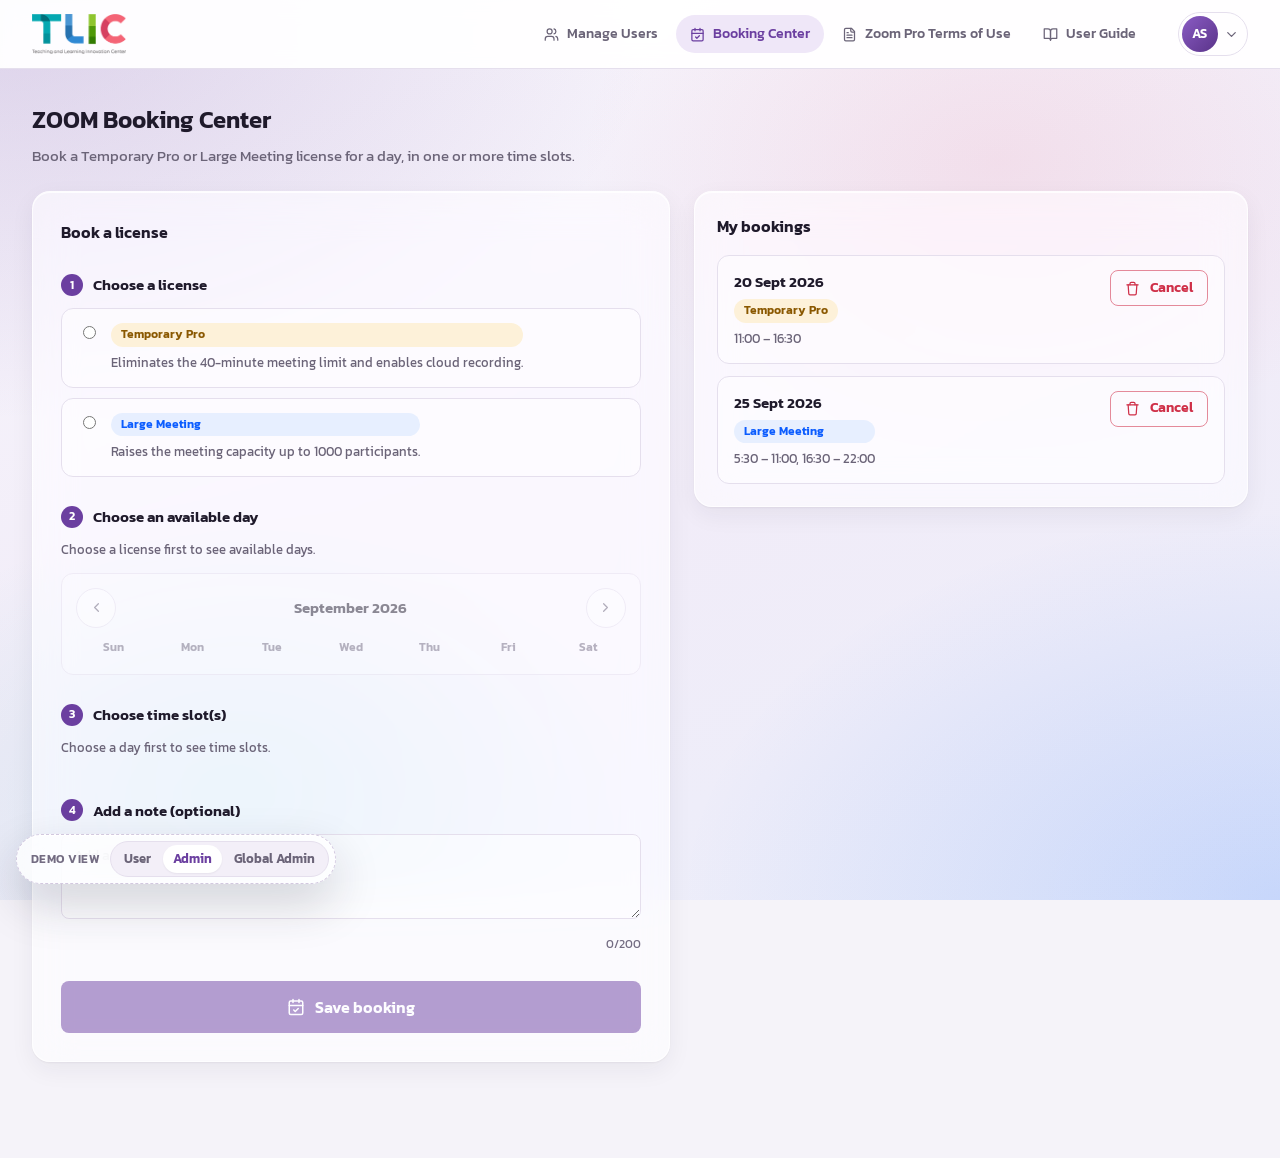
==== design/booking.html @ 45e8663c "feat(design): add login state and ZOOM booking center Landing page now shows Manage Your License / G" ====
<!DOCTYPE html>
<html lang="en">
<head>
  <meta charset="utf-8">
  <meta name="viewport" content="width=device-width, initial-scale=1">
  <title>ZOOM Booking Center · CMU ZOOM</title>
  <link rel="icon" type="image/png" href="../images/favicon.png">
  <link rel="preconnect" href="https://fonts.googleapis.com">
  <link rel="preconnect" href="https://fonts.gstatic.com" crossorigin>
  <link rel="stylesheet" href="https://fonts.googleapis.com/css2?family=Kanit:ital,wght@0,400;0,500;0,600;0,700;1,400&display=swap">
  <link rel="stylesheet" href="assets/css/styles.css">
  <script src="assets/js/i18n.js"></script>
  <script src="assets/js/app.js"></script>
  <script src="assets/js/booking.js" defer></script>
</head>
<body data-demo-switcher>
  <!-- ===== Navbar (shared with profile.html / manage-users.html) ===== -->
  <header class="navbar">
    <div class="navbar-inner">
      <a class="brand" href="profile.html" data-i18n-aria-label="nav.home">
        <img src="../images/logo-tlic.png" alt="TLIC" width="200" height="85">
      </a>

      <nav class="nav-links" data-i18n-aria-label="nav.primary">
        <a class="nav-link" href="manage-users.html" data-admin-only>
          <svg class="icon icon-sm" aria-hidden="true"><use href="#i-users"></use></svg>
          <span data-i18n="menu.manageUsers">Manage Users</span>
        </a>
        <a class="nav-link" href="booking.html" aria-current="page">
          <svg class="icon icon-sm" aria-hidden="true"><use href="#i-calendar-check"></use></svg>
          <span data-i18n="nav.booking">Booking Center</span>
        </a>
        <button type="button" class="nav-link" data-modal-open="terms-modal">
          <svg class="icon icon-sm" aria-hidden="true"><use href="#i-file-text"></use></svg>
          <span data-i18n="nav.terms">Zoom Pro Terms of Use</span>
        </button>
        <a class="nav-link" href="https://docs.tlic.cmu.ac.th/cmu-zoom" target="_blank" rel="noopener">
          <svg class="icon icon-sm" aria-hidden="true"><use href="#i-book"></use></svg>
          <span data-i18n="nav.guide">User Guide</span>
        </a>
      </nav>

      <div class="dropdown" data-dropdown>
        <button type="button" class="avatar-button" data-dropdown-toggle aria-expanded="false" aria-controls="user-menu" data-i18n-aria-label="menu.open">
          <span class="avatar avatar-sm" aria-hidden="true">AS</span>
          <svg class="icon icon-sm" aria-hidden="true"><use href="#i-chevron-down"></use></svg>
        </button>

        <div class="menu" id="user-menu" data-dropdown-menu hidden>
          <div class="menu-header">
            <span class="avatar avatar-md" aria-hidden="true">AS</span>
            <div>
              <strong>Anong Srisuk</strong>
              <a href="https://zoom.us/profile" target="_blank" rel="noopener" data-i18n="menu.editProfile">Edit Profile</a>
            </div>
          </div>

          <div class="menu-section menu-mobile-only">
            <a class="menu-item" href="manage-users.html" data-admin-only>
              <svg class="icon" aria-hidden="true"><use href="#i-users"></use></svg>
              <span data-i18n="menu.manageUsers">Manage Users</span>
            </a>
            <a class="menu-item" href="booking.html" aria-current="page">
              <svg class="icon" aria-hidden="true"><use href="#i-calendar-check"></use></svg>
              <span data-i18n="nav.booking">Booking Center</span>
            </a>
            <button type="button" class="menu-item" data-modal-open="terms-modal">
              <svg class="icon" aria-hidden="true"><use href="#i-file-text"></use></svg>
              <span data-i18n="nav.terms">Zoom Pro Terms of Use</span>
            </button>
            <a class="menu-item" href="https://docs.tlic.cmu.ac.th/cmu-zoom" target="_blank" rel="noopener">
              <svg class="icon" aria-hidden="true"><use href="#i-book"></use></svg>
              <span data-i18n="nav.guide">User Guide</span>
            </a>
          </div>

          <div class="menu-section">
            <div class="menu-row">
              <svg class="icon" aria-hidden="true"><use href="#i-globe"></use></svg>
              <span data-i18n="menu.language">Language</span>
              <div class="segmented" role="group" data-i18n-aria-label="menu.language">
                <button type="button" data-set-lang="en">EN</button>
                <button type="button" data-set-lang="th">TH</button>
              </div>
            </div>
            <div class="menu-row">
              <svg class="icon" aria-hidden="true"><use href="#i-moon"></use></svg>
              <span data-i18n="menu.theme">Theme</span>
              <div class="segmented" role="group" data-i18n-aria-label="menu.theme">
                <button type="button" data-set-theme="light" data-i18n-aria-label="menu.themeLight"><svg class="icon icon-sm" aria-hidden="true"><use href="#i-sun"></use></svg></button>
                <button type="button" data-set-theme="dark" data-i18n-aria-label="menu.themeDark"><svg class="icon icon-sm" aria-hidden="true"><use href="#i-moon"></use></svg></button>
              </div>
            </div>
          </div>

          <div class="menu-section">
            <a class="menu-item menu-item-danger" href="index.html" data-logout>
              <svg class="icon" aria-hidden="true"><use href="#i-log-out"></use></svg>
              <span data-i18n="menu.logout">Logout</span>
            </a>
          </div>
        </div>
      </div>
    </div>
  </header>

  <!-- ===== 3. Booking Center ===== -->
  <main class="page page-wide">
    <div class="page-header">
      <h1 data-i18n="booking.title">ZOOM Booking Center</h1>
      <p class="page-subtitle" data-i18n="booking.subtitle">Book a Temporary Pro or Large Meeting license for a day, in one or more time slots.</p>
    </div>

    <div class="booking-grid">
      <section class="card booking-card" aria-labelledby="booking-form-title">
        <h2 class="card-title" id="booking-form-title" data-i18n="booking.formTitle">Book a license</h2>

        <div class="booking-step">
          <p class="booking-step-label"><span class="step-number">1</span> <span data-i18n="booking.step.license">Choose a license</span></p>
          <div class="license-picker" role="radiogroup" data-license-picker data-i18n-aria-label="booking.step.license">
            <label class="license-option">
              <input type="radio" name="booking-license" value="tempPro" data-license-radio>
              <span class="license-option-body">
                <span class="badge badge-tempPro" data-i18n="booking.tempProLabel">Temporary Pro</span>
                <span class="license-option-desc" data-i18n="booking.tempProDesc"></span>
              </span>
            </label>
            <label class="license-option">
              <input type="radio" name="booking-license" value="largeMeeting" data-license-radio>
              <span class="license-option-body">
                <span class="badge badge-largeMeeting" data-i18n="license.largeMeeting">Large Meeting</span>
                <span class="license-option-desc" data-i18n="booking.largeMeetingDesc"></span>
              </span>
            </label>
          </div>
        </div>

        <div class="booking-step">
          <p class="booking-step-label"><span class="step-number">2</span> <span data-i18n="booking.step.date">Choose an available day</span></p>
          <p class="booking-hint" data-pick-license-hint data-i18n="booking.pickLicenseFirst">Choose a license first to see available days.</p>

          <div class="calendar" data-calendar aria-disabled="true">
            <div class="calendar-head">
              <button type="button" class="icon-button" data-cal-prev data-i18n-aria-label="booking.prevMonth">
                <svg class="icon icon-sm" aria-hidden="true"><use href="#i-chevron-left"></use></svg>
              </button>
              <span class="calendar-title" data-cal-title></span>
              <button type="button" class="icon-button" data-cal-next data-i18n-aria-label="booking.nextMonth">
                <svg class="icon icon-sm" aria-hidden="true"><use href="#i-chevron-right"></use></svg>
              </button>
            </div>
            <div class="calendar-weekdays" data-cal-weekdays></div>
            <div class="calendar-grid" data-cal-grid></div>
          </div>
        </div>

        <div class="booking-step">
          <p class="booking-step-label">
            <span class="step-number">3</span> <span data-i18n="booking.step.time">Choose time slot(s)</span>
            <span class="date-chip" data-picked-date hidden></span>
          </p>
          <p class="booking-hint" data-pick-date-hint data-i18n="booking.pickDateFirst">Choose a day first to see time slots.</p>

          <div class="time-slot-picker" role="group" data-time-slot-picker aria-disabled="true" data-i18n-aria-label="booking.step.time"></div>
        </div>

        <div class="booking-step">
          <p class="booking-step-label"><span class="step-number">4</span> <span data-i18n="booking.step.note">Add a note (optional)</span></p>
          <label class="visually-hidden" for="booking-note" data-i18n="booking.noteLabel">Note</label>
          <textarea class="textarea" id="booking-note" rows="3" maxlength="200" data-note-input data-i18n-placeholder="booking.notePlaceholder"></textarea>
          <p class="textarea-count" data-note-count>0/200</p>
        </div>

        <button type="button" class="btn btn-primary btn-lg btn-block" data-save-booking disabled>
          <svg class="icon" aria-hidden="true"><use href="#i-calendar-check"></use></svg>
          <span data-save-label data-i18n="booking.save">Save booking</span>
        </button>
      </section>

      <section class="card bookings-card" aria-labelledby="my-bookings-title">
        <h2 class="card-title" id="my-bookings-title" data-i18n="booking.myBookings">My bookings</h2>
        <div class="booking-list" data-booking-list></div>
        <div class="empty-state" data-booking-empty hidden>
          <svg class="icon" aria-hidden="true"><use href="#i-calendar-check"></use></svg>
          <p data-i18n="booking.empty">You have no upcoming bookings.</p>
        </div>
      </section>
    </div>
  </main>

  <!-- ===== Modals ===== -->
  <dialog class="modal" id="terms-modal" aria-labelledby="terms-title">
    <div class="modal-panel">
      <div class="modal-header">
        <span class="modal-icon"><svg class="icon" aria-hidden="true"><use href="#i-file-text"></use></svg></span>
        <h2 id="terms-title" data-i18n="terms.title">Zoom Pro Terms of Use</h2>
        <button type="button" class="icon-button" data-modal-close data-i18n-aria-label="modal.close">
          <svg class="icon" aria-hidden="true"><use href="#i-x"></use></svg>
        </button>
      </div>
      <div class="modal-body">
        <!-- Content from "เงื่อนไขการใช้ ZOOM Pro.txt"; text lives in i18n.js (terms.*). -->
        <ol class="terms-list">
          <li data-i18n="terms.1"></li>
          <li data-i18n="terms.2"></li>
        </ol>
        <div class="terms-notes">
          <p class="terms-notes-title" data-i18n="terms.notesTitle">Notes</p>
          <ul>
            <li>
              <span data-i18n="terms.note1"></span>
              <a href="https://line.me/R/ti/p/@tliccmu" target="_blank" rel="noopener">@tliccmu</a>
            </li>
            <li data-i18n="terms.note2"></li>
          </ul>
        </div>
      </div>
      <div class="modal-footer">
        <button type="button" class="btn btn-primary" data-modal-close data-i18n="terms.accept">I understand</button>
      </div>
    </div>
  </dialog>

  <dialog class="modal" id="cancel-booking-modal" aria-labelledby="cancel-booking-title">
    <div class="modal-panel">
      <div class="modal-header">
        <span class="modal-icon modal-icon-danger"><svg class="icon" aria-hidden="true"><use href="#i-trash"></use></svg></span>
        <h2 id="cancel-booking-title" data-i18n="cancelBooking.title">Cancel this booking?</h2>
        <button type="button" class="icon-button" data-modal-close data-i18n-aria-label="modal.close">
          <svg class="icon" aria-hidden="true"><use href="#i-x"></use></svg>
        </button>
      </div>
      <div class="modal-body">
        <p data-i18n="cancelBooking.body"></p>
      </div>
      <div class="modal-footer">
        <button type="button" class="btn btn-ghost" data-modal-close data-i18n="modal.cancel">Cancel</button>
        <button type="button" class="btn btn-danger" data-confirm-cancel-booking data-i18n="cancelBooking.confirm">Cancel booking</button>
      </div>
    </div>
  </dialog>
</body>
</html>
---- design/assets/css/styles.css ----
/* ==========================================================================
   CMU ZOOM V4 — design prototype styles
   ========================================================================== */

/* ---------- tokens ---------- */
:root {
  /* Kanit is loaded from Google Fonts in each page <head> (400/500/600/700 + italic 400). */
  --font-sans: "Kanit", "Segoe UI", "Leelawadee UI", Tahoma, system-ui, sans-serif;

  --bg: #f5f3f9;
  /* Page background: CMU purple glow top-left, Zoom blue glow bottom-right, plus faint TLIC pink/teal
     accents so the glass panels have colour to blur, over a soft lavender base. */
  --bg-gradient:
    radial-gradient(1100px 700px at 0% 0%, rgba(107, 63, 160, 0.20), transparent 60%),
    radial-gradient(1000px 650px at 100% 100%, rgba(11, 92, 255, 0.16), transparent 60%),
    radial-gradient(600px 420px at 78% 18%, rgba(232, 76, 110, 0.10), transparent 70%),
    radial-gradient(560px 400px at 18% 88%, rgba(0, 164, 170, 0.10), transparent 70%),
    linear-gradient(160deg, #f8f6fc 0%, #f1ecf8 55%, #ebeefa 100%);
  --surface: #ffffff;
  --surface-2: #f3eff8;
  --border: #e5dfed;
  --border-strong: #d2c8df;
  --navbar-bg: #ffffff;
  --navbar-border: var(--border);
  --navbar-hover: var(--surface-2);
  /* Frosted-glass panels */
  --glass-bg: rgba(255, 255, 255, 0.58);
  --glass-bg-strong: rgba(255, 255, 255, 0.78);
  --glass-inset: rgba(255, 255, 255, 0.45);
  --glass-border: rgba(255, 255, 255, 0.75);
  --glass-highlight: inset 0 1px 0 rgba(255, 255, 255, 0.8);
  --glass-blur: blur(20px) saturate(1.5);
  --text: #1f1a2b;
  --text-muted: #6b6478;
  --text-subtle: #736c82;

  --primary: #6b3fa0;
  --primary-hover: #5a3389;
  --primary-soft: #efe7f8;
  --on-primary: #ffffff;

  --zoom: #0b5cff;
  --zoom-hover: #084bd6;
  --zoom-text: #0b5cff;
  --zoom-soft: #e7efff;

  --danger: #cf2f48;
  --danger-soft: #fde8ec;
  --success: #17875b;
  --success-soft: #e3f5ec;
  --warning: #8a5800;
  --warning-soft: #fdf1d9;

  --logo-chip: transparent;
  --focus-ring: 0 0 0 3px color-mix(in srgb, var(--primary) 35%, transparent);

  --radius-sm: 8px;
  --radius: 12px;
  --radius-lg: 18px;
  --shadow-sm: 0 1px 2px rgba(31, 26, 43, 0.06);
  --shadow: 0 1px 2px rgba(31, 26, 43, 0.05), 0 8px 24px rgba(31, 26, 43, 0.06);
  --shadow-lg: 0 20px 48px rgba(31, 26, 43, 0.18);

  --navbar-height: 68px;
  --page-max: 1120px;
  --gutter: clamp(16px, 4vw, 32px);

  color-scheme: light;
}

:root[data-theme="dark"] {
  --bg: #13111a;
  --bg-gradient:
    radial-gradient(1100px 700px at 0% 0%, rgba(176, 138, 224, 0.24), transparent 60%),
    radial-gradient(1000px 650px at 100% 100%, rgba(46, 109, 255, 0.20), transparent 60%),
    radial-gradient(600px 420px at 78% 18%, rgba(232, 76, 110, 0.10), transparent 70%),
    radial-gradient(560px 400px at 18% 88%, rgba(0, 164, 170, 0.10), transparent 70%),
    linear-gradient(160deg, #17131f 0%, #13111a 55%, #0f1119 100%);
  --surface: #1c1926;
  --surface-2: #252131;
  --border: #322c40;
  --border-strong: #463d58;
  --navbar-bg: #332d45;
  --navbar-border: #463d58;
  --navbar-hover: #40395a;
  --glass-bg: rgba(36, 31, 50, 0.52);
  --glass-bg-strong: rgba(36, 31, 50, 0.78);
  --glass-inset: rgba(255, 255, 255, 0.04);
  --glass-border: rgba(255, 255, 255, 0.10);
  --glass-highlight: inset 0 1px 0 rgba(255, 255, 255, 0.06);
  --text: #ece8f4;
  --text-muted: #a8a0b8;
  --text-subtle: #857d95;

  --primary: #b08ae0;
  --primary-hover: #c3a4ea;
  --primary-soft: #2c2440;
  --on-primary: #1a1325;

  --zoom: #1f5eff;
  --zoom-hover: #3a73ff;
  --zoom-text: #8fb2ff;
  --zoom-soft: #1b2745;

  --danger: #f2748a;
  --danger-soft: #3a1f29;
  --success: #52cc98;
  --success-soft: #16302a;
  --warning: #e9b54f;
  --warning-soft: #33291a;

  --logo-chip: #ffffff;
  --shadow-sm: 0 1px 2px rgba(0, 0, 0, 0.4);
  --shadow: 0 1px 2px rgba(0, 0, 0, 0.3), 0 8px 24px rgba(0, 0, 0, 0.3);
  --shadow-lg: 0 20px 48px rgba(0, 0, 0, 0.55);

  color-scheme: dark;
}

/* ---------- base ---------- */
*,
*::before,
*::after {
  box-sizing: border-box;
}

html {
  -webkit-text-size-adjust: 100%;
}

body {
  margin: 0;
  min-height: 100vh;
  font-family: var(--font-sans);
  font-size: 15px;
  line-height: 1.55;
  color: var(--text);
  background-color: var(--bg);
  background-image: var(--bg-gradient);
  /* Keep the gradient anchored to the viewport so long pages don't stretch it. */
  background-attachment: fixed;
  -webkit-font-smoothing: antialiased;
}

img,
svg {
  display: block;
  max-width: 100%;
}

a {
  color: inherit;
}

button,
input,
select {
  font: inherit;
  color: inherit;
}

button {
  cursor: pointer;
}

:focus-visible {
  /* Transparent outline stays visible in forced-colors mode, where box-shadow is dropped. */
  outline: 2px solid transparent;
  box-shadow: var(--focus-ring);
}

[hidden] {
  display: none !important;
}

.visually-hidden {
  position: absolute;
  width: 1px;
  height: 1px;
  margin: -1px;
  overflow: hidden;
  clip: rect(0 0 0 0);
  white-space: nowrap;
}

.icon {
  width: 18px;
  height: 18px;
  flex: none;
  fill: none;
  stroke: currentColor;
  stroke-width: 2;
  stroke-linecap: round;
  stroke-linejoin: round;
}

.icon-sm {
  width: 15px;
  height: 15px;
}

/* ---------- buttons ---------- */
.btn {
  display: inline-flex;
  align-items: center;
  justify-content: center;
  gap: 10px;
  min-height: 44px;
  padding: 10px 20px;
  border: 1px solid transparent;
  border-radius: var(--radius-sm);
  font-weight: 600;
  font-size: 15px;
  line-height: 1.2;
  text-decoration: none;
  transition: background-color 0.15s ease, border-color 0.15s ease, color 0.15s ease, transform 0.1s ease;
}

.btn:active {
  transform: translateY(1px);
}

.btn-block {
  width: 100%;
}

.btn-lg {
  min-height: 52px;
  font-size: 16px;
}

.btn-primary {
  background: var(--primary);
  color: var(--on-primary);
}

.btn-primary:hover {
  background: var(--primary-hover);
}

.btn-zoom {
  background: var(--zoom);
  color: #ffffff;
}

.btn-zoom:hover {
  background: var(--zoom-hover);
}

.btn-outline-zoom {
  background: transparent;
  border-color: var(--zoom-text);
  color: var(--zoom-text);
}

.btn-outline-zoom:hover {
  background: var(--zoom-soft);
}

.btn-outline-danger {
  background: transparent;
  border-color: color-mix(in srgb, var(--danger) 55%, transparent);
  color: var(--danger);
}

.btn-outline-danger:hover {
  background: var(--danger-soft);
  border-color: var(--danger);
}

.btn-outline-primary {
  background: transparent;
  border-color: var(--primary);
  color: var(--primary);
}

.btn-outline-primary:hover {
  background: var(--primary-soft);
}

.btn-danger {
  background: var(--danger);
  color: #ffffff;
}

:root[data-theme="dark"] .btn-danger {
  color: #1a1016;
}

.btn-ghost {
  background: transparent;
  /* Stronger edge so it stays visible on glass panels. */
  border-color: var(--border-strong);
  color: var(--text);
}

.btn-ghost:hover {
  background: var(--surface-2);
}

.icon-button {
  display: inline-grid;
  place-items: center;
  width: 40px;
  height: 40px;
  padding: 0;
  border: 1px solid var(--border);
  border-radius: 50%;
  background: var(--surface);
  color: var(--text-muted);
}

.icon-button:hover {
  color: var(--text);
  background: var(--surface-2);
}

.theme-icon-dark,
:root[data-theme="dark"] .theme-icon-light {
  display: none;
}

:root[data-theme="dark"] .theme-icon-dark {
  display: block;
}

/* ---------- segmented control ---------- */
.segmented {
  display: inline-flex;
  padding: 3px;
  gap: 2px;
  border-radius: 999px;
  background: var(--surface-2);
  border: 1px solid var(--border);
}

.segmented button {
  display: inline-flex;
  align-items: center;
  justify-content: center;
  gap: 4px;
  min-width: 36px;
  min-height: 28px;
  padding: 2px 10px;
  border: 0;
  border-radius: 999px;
  background: transparent;
  color: var(--text-muted);
  font-size: 13px;
  font-weight: 600;
  white-space: nowrap;
}

.segmented button[aria-pressed="true"] {
  background: var(--surface);
  color: var(--primary);
  box-shadow: var(--shadow-sm);
}

/* ---------- logos ---------- */
.logo-chip {
  display: inline-flex;
  align-items: center;
  padding: 0;
  border-radius: var(--radius-sm);
  background: var(--logo-chip);
}

:root[data-theme="dark"] .logo-chip {
  padding: 4px 8px;
}

/* ---------- navbar ---------- */
.navbar {
  position: sticky;
  top: 0;
  z-index: 20;
  background: color-mix(in srgb, var(--navbar-bg) 94%, transparent);
  backdrop-filter: saturate(1.4) blur(10px);
  border-bottom: 1px solid var(--navbar-border);
}

.navbar-inner {
  display: flex;
  align-items: center;
  gap: 24px;
  max-width: 1280px;
  height: var(--navbar-height);
  margin: 0 auto;
  padding-inline: var(--gutter);
}

.brand {
  display: inline-flex;
  align-items: center;
  border-radius: var(--radius-sm);
}

.brand img {
  width: auto;
  height: 40px;
}

.nav-links {
  display: flex;
  align-items: center;
  gap: 4px;
  margin-left: auto;
}

.nav-link {
  display: inline-flex;
  align-items: center;
  gap: 8px;
  padding: 8px 14px;
  border: 0;
  border-radius: 999px;
  background: transparent;
  color: var(--text-muted);
  font-size: 14px;
  font-weight: 500;
  text-decoration: none;
  white-space: nowrap;
}

.nav-link:hover {
  background: var(--navbar-hover);
  color: var(--text);
}

.nav-link[aria-current="page"] {
  background: var(--primary-soft);
  color: var(--primary);
}

/* ---------- avatar & account menu ---------- */
.avatar {
  display: inline-grid;
  place-items: center;
  flex: none;
  border-radius: 50%;
  background: linear-gradient(135deg, #8a5cc4, #5a3389);
  color: #ffffff;
  font-weight: 600;
  letter-spacing: 0.02em;
  user-select: none;
}

.avatar-sm {
  width: 36px;
  height: 36px;
  font-size: 13px;
}

.avatar-md {
  width: 44px;
  height: 44px;
  font-size: 15px;
}

.avatar-xl {
  width: 112px;
  height: 112px;
  font-size: 38px;
  box-shadow: 0 0 0 6px var(--primary-soft);
}

.dropdown {
  position: relative;
}

.nav-links + .dropdown {
  margin-left: 4px;
}

.avatar-button {
  display: inline-flex;
  align-items: center;
  gap: 6px;
  padding: 3px 8px 3px 3px;
  border: 1px solid var(--navbar-border);
  border-radius: 999px;
  background: transparent;
  color: var(--text-muted);
}

.avatar-button:hover {
  background: var(--navbar-hover);
}

.avatar-button[aria-expanded="true"] .icon {
  transform: rotate(180deg);
}

.avatar-button .icon {
  transition: transform 0.15s ease;
}

.menu {
  position: absolute;
  top: calc(100% + 10px);
  right: 0;
  width: 300px;
  max-width: calc(100vw - 32px);
  padding: 6px;
  border: 1px solid var(--glass-border);
  border-radius: var(--radius);
  background: var(--glass-bg-strong);
  box-shadow: var(--shadow-lg), var(--glass-highlight);
  -webkit-backdrop-filter: var(--glass-blur);
  backdrop-filter: var(--glass-blur);
  animation: pop-in 0.14s ease-out;
}

.menu-header {
  display: flex;
  align-items: center;
  gap: 12px;
  padding: 10px 10px 12px;
}

.menu-header strong {
  display: block;
  font-size: 15px;
  line-height: 1.3;
}

.menu-header a {
  font-size: 13px;
  font-weight: 500;
  color: var(--zoom-text);
  text-decoration: none;
}

.menu-header a:hover {
  text-decoration: underline;
}

.menu-section {
  padding: 4px 0;
  border-top: 1px solid var(--border);
}

.menu-item,
.menu-row {
  display: flex;
  align-items: center;
  gap: 12px;
  width: 100%;
  min-height: 42px;
  padding: 6px 10px;
  border: 0;
  border-radius: var(--radius-sm);
  background: transparent;
  color: var(--text);
  font-size: 14px;
  text-align: left;
  text-decoration: none;
}

.menu-item:hover,
.menu-item[aria-current="page"] {
  background: var(--surface-2);
}

.menu-item .icon,
.menu-row > .icon {
  color: var(--text-muted);
}

.menu-row .segmented {
  margin-left: auto;
}

.menu-item-danger {
  color: var(--danger);
}

.menu-item-danger .icon {
  color: var(--danger) !important;
}

.menu-mobile-only {
  display: none;
}

:root[data-role="user"] [data-admin-only] {
  display: none !important;
}

/* Landing page: shows the Login button when signed out, the two action buttons when signed in. */
:root[data-auth="out"] [data-auth-show="in"],
:root[data-auth="in"] [data-auth-show="out"] {
  display: none !important;
}

@keyframes pop-in {
  from {
    opacity: 0;
    transform: translateY(-4px) scale(0.98);
  }
}

/* ---------- cards ---------- */
.card {
  border: 1px solid var(--glass-border);
  border-radius: var(--radius-lg);
  background: var(--glass-bg);
  box-shadow: var(--shadow), var(--glass-highlight);
  -webkit-backdrop-filter: var(--glass-blur);
  backdrop-filter: var(--glass-blur);
}

.card-title {
  margin: 0;
  font-size: 16px;
  font-weight: 600;
}

/* ---------- badges ---------- */
.badge {
  display: inline-flex;
  align-items: center;
  gap: 4px;
  padding: 2px 10px;
  border-radius: 999px;
  font-size: 12px;
  font-weight: 600;
  line-height: 1.6;
  white-space: nowrap;
}

.badge-basic {
  background: var(--surface-2);
  color: var(--text-muted);
}

.badge-pro {
  background: var(--primary-soft);
  color: var(--primary);
}

.badge-tempPro {
  background: var(--warning-soft);
  color: var(--warning);
}

.badge-largeMeeting {
  background: var(--zoom-soft);
  color: var(--zoom-text);
}

.badge-beta {
  padding: 0 7px;
  background: var(--primary-soft);
  color: var(--primary);
  font-size: 11px;
}

/* ---------- switch ---------- */
.switch {
  position: relative;
  display: inline-flex;
  flex: none;
  width: 40px;
  height: 22px;
}

.switch input {
  position: absolute;
  inset: 0;
  margin: 0;
  opacity: 0;
  cursor: pointer;
}

.switch-track {
  width: 100%;
  height: 100%;
  border-radius: 999px;
  background: var(--border-strong);
  transition: background-color 0.15s ease;
  pointer-events: none;
}

.switch-track::after {
  content: "";
  position: absolute;
  top: 3px;
  left: 3px;
  width: 16px;
  height: 16px;
  border-radius: 50%;
  background: #ffffff;
  box-shadow: var(--shadow-sm);
  transition: transform 0.15s ease;
}

.switch input:checked + .switch-track {
  background: var(--zoom);
}

.switch input:checked + .switch-track::after {
  transform: translateX(18px);
}

.switch input:focus-visible + .switch-track {
  box-shadow: var(--focus-ring);
}

.switch input:disabled {
  cursor: not-allowed;
}

.switch input:disabled + .switch-track {
  opacity: 0.45;
}

/* ---------- tooltip ---------- */
.tooltip {
  position: relative;
  display: inline-flex;
}

.tooltip-trigger {
  display: inline-grid;
  place-items: center;
  width: 26px;
  height: 26px;
  padding: 0;
  border: 0;
  border-radius: 50%;
  background: transparent;
  color: var(--text-subtle);
}

.tooltip-trigger:hover {
  color: var(--text);
}

.tooltip-content {
  position: absolute;
  right: -4px;
  bottom: calc(100% + 8px);
  z-index: 5;
  width: 240px;
  max-width: calc(100vw - 48px);
  padding: 10px 12px;
  border-radius: var(--radius-sm);
  background: var(--text);
  color: var(--bg);
  font-size: 13px;
  line-height: 1.45;
  text-align: left;
  box-shadow: var(--shadow-lg);
  opacity: 0;
  visibility: hidden;
  transition: opacity 0.15s ease;
}

.tooltip:hover .tooltip-content,
.tooltip:focus-within .tooltip-content {
  opacity: 1;
  visibility: visible;
}

/* ---------- form fields ---------- */
.field {
  display: flex;
  align-items: center;
  gap: 8px;
  min-height: 42px;
  padding: 0 12px;
  border: 1px solid var(--border);
  border-radius: var(--radius-sm);
  background: var(--glass-inset);
  color: var(--text-muted);
}

.field:focus-within {
  border-color: var(--primary);
  box-shadow: var(--focus-ring);
}

.field input,
.field select {
  flex: 1;
  min-width: 0;
  height: 40px;
  border: 0;
  background: transparent;
  color: var(--text);
  outline: none;
}

.field input::placeholder {
  color: var(--text-subtle);
}

.select {
  appearance: none;
  min-height: 36px;
  padding: 6px 34px 6px 12px;
  border: 1px solid var(--border);
  border-radius: var(--radius-sm);
  background-color: var(--surface);
  background-image: url("data:image/svg+xml,%3Csvg xmlns='http://www.w3.org/2000/svg' viewBox='0 0 24 24' fill='none' stroke='%238d869a' stroke-width='2' stroke-linecap='round' stroke-linejoin='round'%3E%3Cpath d='m6 9 6 6 6-6'/%3E%3C/svg%3E");
  background-repeat: no-repeat;
  background-position: right 10px center;
  background-size: 16px;
  color: var(--text);
  font-size: 14px;
  cursor: pointer;
}

.select:hover {
  border-color: var(--border-strong);
}

.select:focus-visible {
  border-color: var(--primary);
}

/* ---------- modal ---------- */
.modal {
  width: min(520px, calc(100vw - 32px));
  max-height: calc(100vh - 48px);
  padding: 0;
  border: 1px solid var(--glass-border);
  border-radius: var(--radius-lg);
  background: var(--glass-bg-strong);
  color: var(--text);
  box-shadow: var(--shadow-lg), var(--glass-highlight);
  -webkit-backdrop-filter: var(--glass-blur);
  backdrop-filter: var(--glass-blur);
}

.modal[open] {
  animation: pop-in 0.16s ease-out;
}

.modal::backdrop {
  background: rgba(19, 14, 28, 0.55);
  backdrop-filter: blur(2px);
}

.modal-panel {
  display: flex;
  flex-direction: column;
  max-height: calc(100vh - 50px);
}

.modal-header {
  display: flex;
  align-items: center;
  gap: 12px;
  padding: 20px 20px 12px 24px;
}

.modal-header h2 {
  margin: 0;
  font-size: 19px;
  font-weight: 600;
}

.modal-header .icon-button {
  margin-left: auto;
  border-color: transparent;
}

.modal-icon {
  display: grid;
  place-items: center;
  width: 40px;
  height: 40px;
  border-radius: 50%;
  background: var(--primary-soft);
  color: var(--primary);
}

.modal-icon-danger {
  background: var(--danger-soft);
  color: var(--danger);
}

.modal-body {
  padding: 0 24px 8px;
  overflow-y: auto;
  color: var(--text-muted);
}

.modal-body p {
  margin: 0 0 12px;
}

.modal-note {
  font-size: 13px;
}

.link-button {
  padding: 0;
  border: 0;
  background: none;
  color: var(--primary);
  font-weight: 500;
  text-decoration: underline;
  text-underline-offset: 2px;
}

.link-button:hover {
  color: var(--primary-hover);
}

.terms-list {
  display: grid;
  gap: 10px;
  margin: 0 0 12px;
  padding: 0;
  list-style: none;
  counter-reset: terms;
}

.terms-list li {
  position: relative;
  padding: 10px 12px 10px 44px;
  border-radius: var(--radius-sm);
  background: var(--surface-2);
  color: var(--text);
  counter-increment: terms;
}

.terms-list li::before {
  content: counter(terms);
  position: absolute;
  top: 10px;
  left: 12px;
  display: grid;
  place-items: center;
  width: 22px;
  height: 22px;
  border-radius: 50%;
  background: var(--primary);
  color: var(--on-primary);
  font-size: 12px;
  font-weight: 600;
}

/* "*" notes from the terms source: shown as a softer callout under the numbered conditions. */
.terms-notes {
  margin: 4px 0 12px;
  padding: 12px 14px;
  border: 1px solid color-mix(in srgb, var(--warning) 30%, transparent);
  border-radius: var(--radius-sm);
  background: color-mix(in srgb, var(--warning-soft) 70%, transparent);
  color: var(--text);
  font-size: 14px;
}

.terms-notes-title {
  margin: 0 0 6px !important;
  font-size: 12px;
  font-weight: 600;
  letter-spacing: 0.04em;
  text-transform: uppercase;
  color: var(--warning);
}

.terms-notes ul {
  display: grid;
  gap: 6px;
  margin: 0;
  padding-left: 18px;
}

.terms-notes a {
  color: var(--primary);
  font-weight: 600;
}

.modal-footer {
  display: flex;
  justify-content: flex-end;
  gap: 10px;
  padding: 12px 24px 22px;
}

/* ---------- toast ---------- */
.toast-region {
  position: fixed;
  right: 16px;
  bottom: 16px;
  z-index: 60;
  display: grid;
  gap: 8px;
  justify-items: end;
  max-width: calc(100vw - 32px);
}

.toast {
  max-width: 380px;
  padding: 12px 16px;
  border-left: 4px solid var(--primary);
  border-radius: var(--radius-sm);
  background: var(--text);
  color: var(--bg);
  font-size: 14px;
  box-shadow: var(--shadow-lg);
  animation: pop-in 0.18s ease-out;
}

.toast-success {
  border-left-color: var(--success);
}

.toast-error {
  border-left-color: var(--danger);
}

/* ---------- demo switcher ---------- */
/* Bottom-left dock: Demo view (role) switcher + page-specific demo pills side by side. */
.demo-dock {
  position: fixed;
  left: 16px;
  bottom: 16px;
  z-index: 50;
  display: flex;
  align-items: center;
  flex-wrap: wrap;
  gap: 10px;
  max-width: calc(100vw - 32px);
}

.demo-switcher {
  display: flex;
  align-items: center;
  gap: 10px;
  padding: 6px 6px 6px 14px;
  border: 1px dashed var(--border-strong);
  border-radius: 999px;
  background: var(--glass-bg-strong);
  box-shadow: var(--shadow-lg), var(--glass-highlight);
  -webkit-backdrop-filter: var(--glass-blur);
  backdrop-filter: var(--glass-blur);
}

.demo-label {
  font-size: 12px;
  font-weight: 600;
  letter-spacing: 0.04em;
  text-transform: uppercase;
  color: var(--text-subtle);
  white-space: nowrap;
}

/* ==========================================================================
   0. Landing
   ========================================================================== */
.landing {
  display: grid;
  grid-template-columns: minmax(0, 1.1fr) minmax(0, 1fr);
  min-height: 100vh;
}

.landing-media {
  position: relative;
  overflow: hidden;
  background: #e9e4dc;
}

.landing-media img {
  position: absolute;
  inset: 0;
  width: 100%;
  height: 100%;
  object-fit: cover;
  object-position: 55% 50%;
}

.landing-media::after {
  content: "";
  position: absolute;
  inset: 0;
  background: linear-gradient(180deg, transparent 55%, rgba(40, 20, 70, 0.35));
}

.landing-panel {
  position: relative;
  display: flex;
  flex-direction: column;
  padding: 24px var(--gutter);
  background-color: var(--bg);
  background-image: var(--bg-gradient);
}

.landing-toolbar {
  display: flex;
  justify-content: flex-end;
  gap: 8px;
}

.landing-content {
  display: flex;
  flex: 1;
  flex-direction: column;
  align-items: center;
  justify-content: center;
  width: 100%;
  max-width: 420px;
  margin: 0 auto;
  padding-block: 40px;
  text-align: center;
}

.logo-row {
  display: flex;
  align-items: center;
  justify-content: center;
  flex-wrap: wrap;
  gap: 18px;
}

.logo-row .logo-cmu {
  width: 64px;
  height: 64px;
}

.logo-row .logo-tlic {
  width: auto;
  height: 46px;
}

.logo-row .logo-zoom {
  width: auto;
  height: 26px;
}

.logo-divider {
  width: 1px;
  height: 40px;
  background: var(--border);
}

.landing-welcome {
  margin: 44px 0 0;
  font-size: 18px;
  font-weight: 500;
  color: var(--text-muted);
}

.landing-title {
  margin: 0;
  font-size: clamp(40px, 5vw, 56px);
  font-weight: 700;
  line-height: 1.1;
  letter-spacing: -0.02em;
  color: var(--primary);
}

.landing-subtitle {
  margin: 14px 0 36px;
  color: var(--text-muted);
}

.landing-actions {
  display: grid;
  gap: 12px;
  width: 100%;
}

.landing-actions .landing-note {
  margin-top: 2px;
}

.landing-note {
  margin: 14px 0 0;
  font-size: 13px;
  color: var(--text-subtle);
}

.landing-note a {
  color: var(--primary);
  font-weight: 500;
}

.landing-footer {
  margin: 0;
  font-size: 12px;
  color: var(--text-subtle);
  text-align: center;
}

/* ==========================================================================
   1. User Profile
   ========================================================================== */
.page {
  max-width: var(--page-max);
  margin: 0 auto;
  padding: 32px var(--gutter) 96px;
}

.page-wide {
  max-width: 1280px;
}

.profile-grid {
  display: grid;
  grid-template-columns: minmax(280px, 340px) minmax(0, 1fr);
  gap: 24px;
  align-items: stretch;
}

.profile-card {
  display: flex;
  flex-direction: column;
  align-items: center;
  padding: 36px 28px 28px;
  text-align: center;
}

.profile-name {
  margin: 24px 0 6px;
  font-size: 20px;
  font-weight: 600;
  line-height: 1.3;
}

.profile-email {
  margin: 0;
  font-size: 14px;
  color: var(--text-muted);
  word-break: break-all;
}

.profile-org {
  display: inline-flex;
  align-items: center;
  gap: 6px;
  margin: 18px 0 0;
  padding: 4px 12px;
  border-radius: 999px;
  background: var(--surface-2);
  font-size: 13px;
  color: var(--text-muted);
}

.license-box {
  width: 100%;
  margin-top: 32px;
  padding: 24px 16px;
  border-radius: var(--radius);
  background: linear-gradient(160deg, var(--primary-soft), var(--surface-2));
}

.license-caption {
  margin: 0;
  font-size: 13px;
  color: var(--text-muted);
}

.license-name {
  margin: 6px 0 12px;
  font-size: 30px;
  font-weight: 600;
  line-height: 1.2;
  color: var(--text);
}

.license-badges {
  display: flex;
  justify-content: center;
  flex-wrap: wrap;
  gap: 6px;
}

.license-expiry {
  margin: 8px 0 0;
  font-size: 13px;
  color: var(--warning);
}

/* Return / Request Pro button under the license box */
.profile-license-action {
  margin-top: 24px;
}

.request-hint {
  margin: 10px 0 0;
  font-size: 13px;
  color: var(--text-muted);
}


.recording-setting {
  display: flex;
  align-items: center;
  gap: 10px;
  width: 100%;
  margin-top: 28px;
  padding-top: 24px;
  border-top: 1px solid var(--border);
  text-align: left;
  font-size: 14px;
  color: var(--text-muted);
}

.recording-setting label {
  flex: 1;
  cursor: pointer;
}

.meeting-card {
  display: flex;
  flex-direction: column;
  /* Center the logos + actions vertically so they balance the taller profile card. */
  justify-content: center;
  padding: 36px 32px;
}

.meeting-logos {
  display: flex;
  align-items: center;
  justify-content: center;
  gap: 32px;
  padding: 0 0 36px;
  border-bottom: 1px solid var(--border);
}

.meeting-logos .logo-cmu {
  width: 96px;
  height: 96px;
}

.meeting-logos .logo-zoom {
  width: 200px;
  height: auto;
}

.meeting-actions {
  display: grid;
  gap: 18px;
  width: 100%;
  max-width: 440px;
  margin: 36px auto 0;
}

.meeting-actions .btn {
  justify-content: flex-start;
  min-height: 56px;
  padding-inline: 20px;
  font-size: 16px;
}

.meeting-actions .btn .icon:last-child {
  margin-left: auto;
  opacity: 0.7;
}

.btn-icon-circle {
  display: grid;
  place-items: center;
  width: 32px;
  height: 32px;
  border-radius: 50%;
  background: rgba(255, 255, 255, 0.18);
}

.btn-outline-zoom .btn-icon-circle {
  background: var(--zoom-soft);
}

.meeting-hint {
  margin: 28px 0 0;
  font-size: 13px;
  color: var(--text-subtle);
  text-align: center;
}

/* ==========================================================================
   2. Manage Users
   ========================================================================== */
.manage-grid {
  display: grid;
  grid-template-columns: minmax(240px, 280px) minmax(0, 1fr);
  gap: 24px;
  align-items: start;
}

.quota-card {
  position: sticky;
  top: calc(var(--navbar-height) + 24px);
  padding: 22px;
}

.quota-list {
  display: grid;
  gap: 20px;
  margin-top: 18px;
}

.quota-group {
  display: grid;
  gap: 16px;
}

.quota-group + .quota-group {
  padding-top: 18px;
  border-top: 1px solid var(--border);
}

.quota-group-label {
  margin: 0 0 -6px;
  font-size: 12px;
  font-weight: 600;
  letter-spacing: 0.04em;
  text-transform: uppercase;
  color: var(--text-subtle);
}

.quota-item-head {
  display: flex;
  align-items: baseline;
  justify-content: space-between;
  gap: 8px;
  margin-bottom: 8px;
}

.quota-item-head .badge {
  font-size: 12px;
}

.quota-left {
  font-size: 12px;
  color: var(--text-subtle);
}

.progress {
  height: 10px;
  overflow: hidden;
  border-radius: 999px;
  background: var(--surface-2);
  border: 1px solid var(--border);
}

.progress-bar {
  height: 100%;
  border-radius: inherit;
  background: repeating-linear-gradient(-45deg, var(--primary), var(--primary) 6px, color-mix(in srgb, var(--primary) 82%, #ffffff) 6px, color-mix(in srgb, var(--primary) 82%, #ffffff) 12px);
  transition: width 0.3s ease;
}

.progress-bar[data-license="tempPro"] {
  background: var(--warning);
}

.progress-bar[data-license="largeMeeting"] {
  background: var(--zoom);
}

.progress-bar.is-full {
  background: var(--danger);
}

.quota-numbers {
  margin: 6px 0 0;
  font-size: 13px;
  font-variant-numeric: tabular-nums;
  color: var(--text-muted);
}

.users-card {
  display: flex;
  flex-direction: column;
  min-width: 0;
  overflow: hidden;
}

.users-header {
  display: flex;
  align-items: center;
  flex-wrap: wrap;
  gap: 12px 16px;
  padding: 18px 22px;
  border-bottom: 1px solid var(--border);
}

.org-heading {
  display: flex;
  flex-direction: column;
  min-width: 0;
  margin-right: auto;
}

.org-heading h1 {
  margin: 0;
  font-size: 20px;
  font-weight: 600;
  line-height: 1.3;
}

.org-heading .org-count {
  font-size: 13px;
  color: var(--text-muted);
}

.org-select {
  min-height: 42px;
  max-width: 100%;
  font-size: 16px;
  font-weight: 600;
}

.users-header .field {
  width: min(280px, 100%);
}

.table-scroll {
  max-height: calc(100vh - var(--navbar-height) - 190px);
  min-height: 320px;
  overflow: auto;
}

.users-table {
  width: 100%;
  min-width: 560px;
  border-collapse: separate;
  border-spacing: 0;
}

.users-table th {
  position: sticky;
  top: 0;
  z-index: 1;
  padding: 10px 22px;
  border-bottom: 1px solid var(--border);
  /* Frosted sticky header so rows scrolling underneath stay blurred. */
  background: color-mix(in srgb, var(--surface-2) 72%, transparent);
  -webkit-backdrop-filter: var(--glass-blur);
  backdrop-filter: var(--glass-blur);
  font-size: 12px;
  font-weight: 600;
  letter-spacing: 0.04em;
  text-align: left;
  text-transform: uppercase;
  color: var(--text-muted);
}

.users-table td {
  padding: 10px 22px;
  border-bottom: 1px solid var(--border);
  vertical-align: middle;
}

.users-table tbody tr:hover td {
  background: color-mix(in srgb, var(--surface-2) 55%, transparent);
}

.users-table tbody tr:last-child td {
  border-bottom: 0;
}

.col-last-use {
  width: 22%;
}

.col-license {
  width: 220px;
}

.user-cell {
  display: flex;
  align-items: center;
  gap: 12px;
  min-width: 0;
}

.user-cell .avatar {
  background: var(--primary-soft);
  color: var(--primary);
}

.user-name {
  display: block;
  font-weight: 600;
  line-height: 1.35;
}

.user-email {
  display: block;
  font-size: 13px;
  color: var(--text-muted);
}

.last-use {
  font-size: 14px;
  font-variant-numeric: tabular-nums;
  color: var(--text-muted);
  white-space: nowrap;
}

.last-use.is-never {
  color: var(--text-subtle);
  font-style: italic;
}

.license-cell {
  display: flex;
  flex-direction: column;
  align-items: flex-start;
  gap: 6px;
}

/* Clickable license bubble; colours come from the matching .badge-* class. */
.license-bubble {
  display: inline-flex;
  align-items: center;
  gap: 4px;
  min-height: 32px;
  padding: 4px 8px 4px 14px;
  border: 1px solid color-mix(in srgb, currentColor 30%, transparent);
  border-radius: 999px;
  font-size: 14px;
  font-weight: 600;
  line-height: 1.3;
  white-space: nowrap;
  transition: box-shadow 0.15s ease, border-color 0.15s ease;
}

.license-bubble:hover {
  border-color: currentColor;
  box-shadow: 0 0 0 3px color-mix(in srgb, currentColor 16%, transparent);
}

.license-bubble .icon {
  opacity: 0.7;
}

/* ---------- license modal ---------- */
.modal-wide {
  width: min(640px, calc(100vw - 32px));
}

.modal-title-group {
  min-width: 0;
}

.modal-title-group h2 {
  line-height: 1.3;
}

.modal-subtitle {
  margin: 0;
  font-size: 13px;
  color: var(--text-muted);
  word-break: break-all;
}

.modal-section {
  padding: 16px 0 4px;
  border-top: 1px solid var(--border);
}

.modal-section:first-child {
  padding-top: 4px;
  border-top: 0;
}

.modal-section + .modal-section {
  margin-top: 12px;
}

.modal-section-head {
  display: flex;
  align-items: center;
  justify-content: space-between;
  flex-wrap: wrap;
  gap: 6px 12px;
  margin-bottom: 10px;
}

.modal-section-title {
  margin: 0;
  font-size: 15px;
  font-weight: 600;
  color: var(--text);
}

.modal-section-meta {
  font-size: 13px;
  color: var(--text-muted);
}

.current-license,
.current-license-badges {
  display: inline-flex;
  align-items: center;
  flex-wrap: wrap;
  gap: 6px;
}

.license-actions {
  display: grid;
  gap: 8px;
}

.license-action {
  display: flex;
  align-items: center;
  justify-content: space-between;
  flex-wrap: wrap;
  gap: 8px 12px;
  padding: 10px 12px;
  border: 1px solid var(--border);
  border-radius: var(--radius-sm);
  background: var(--glass-inset);
}

.license-action.is-current {
  border-color: color-mix(in srgb, var(--primary) 40%, var(--border));
  background: color-mix(in srgb, var(--primary-soft) 60%, transparent);
}

.license-action-info {
  display: flex;
  align-items: center;
  flex-wrap: wrap;
  gap: 6px 10px;
  min-width: 0;
}

.license-action-meta {
  font-size: 13px;
  color: var(--text-muted);
}

/* Read-only marker for CMU licenses when the viewer is not Global Admin. */
.license-lock {
  display: inline-flex;
  align-items: center;
  gap: 6px;
  padding: 4px 10px;
  border-radius: 999px;
  background: var(--surface-2);
  font-size: 12px;
  font-weight: 500;
  color: var(--text-muted);
}

.btn-sm {
  min-height: 36px;
  padding: 6px 14px;
  font-size: 14px;
}

.btn:disabled {
  cursor: not-allowed;
  opacity: 0.5;
  transform: none;
}

.usage-log {
  max-height: 280px;
  overflow: auto;
  border: 1px solid var(--border);
  border-radius: var(--radius-sm);
}

.usage-table {
  width: 100%;
  border-collapse: collapse;
  font-size: 14px;
  color: var(--text);
}

.usage-table th {
  position: sticky;
  top: 0;
  padding: 8px 12px;
  background: var(--surface-2);
  font-size: 12px;
  font-weight: 600;
  letter-spacing: 0.04em;
  text-align: left;
  text-transform: uppercase;
  color: var(--text-muted);
}

.usage-table td {
  padding: 8px 12px;
  border-top: 1px solid var(--border);
  font-variant-numeric: tabular-nums;
  white-space: nowrap;
}

.usage-table .num {
  text-align: right;
}

.usage-empty {
  margin: 0;
  padding: 24px 12px;
  text-align: center;
  color: var(--text-muted);
}

.empty-state {
  padding: 48px 24px;
  text-align: center;
  color: var(--text-muted);
}

.empty-state .icon {
  width: 32px;
  height: 32px;
  margin: 0 auto 10px;
  color: var(--text-subtle);
}

.no-permission {
  max-width: 480px;
  margin: 48px auto;
  padding: 40px 32px;
  text-align: center;
}

.no-permission .modal-icon {
  width: 56px;
  height: 56px;
  margin: 0 auto 16px;
}

.no-permission h1 {
  margin: 0 0 8px;
  font-size: 20px;
}

.no-permission p {
  margin: 0 0 24px;
  color: var(--text-muted);
}

/* ==========================================================================
   3. Booking Center
   ========================================================================== */
.page-header {
  margin-bottom: 24px;
}

.page-header h1 {
  margin: 0;
  font-size: 24px;
  font-weight: 600;
}

.page-subtitle {
  margin: 6px 0 0;
  color: var(--text-muted);
}

.booking-grid {
  display: grid;
  grid-template-columns: minmax(0, 1.15fr) minmax(280px, 1fr);
  gap: 24px;
  align-items: start;
}

.booking-card {
  display: grid;
  gap: 28px;
  padding: 28px;
}

.booking-step {
  display: grid;
  gap: 12px;
}

.booking-step-label {
  display: flex;
  flex-wrap: wrap;
  align-items: center;
  gap: 10px;
  margin: 0;
  font-weight: 600;
}

/* The day picked in step 2, echoed to the right of the step 3 label. */
.date-chip {
  margin-left: auto;
  padding: 4px 12px;
  border-radius: 999px;
  background: var(--primary-soft);
  color: var(--primary);
  font-size: 13px;
  font-weight: 500;
  white-space: nowrap;
}

.step-number {
  display: inline-grid;
  place-items: center;
  width: 22px;
  height: 22px;
  flex: none;
  border-radius: 50%;
  background: var(--primary);
  color: var(--on-primary);
  font-size: 12px;
}

.booking-hint {
  margin: 0;
  font-size: 13px;
  color: var(--text-muted);
}

/* ---------- license picker ---------- */
.license-picker {
  display: grid;
  gap: 10px;
}

.license-option {
  display: flex;
  align-items: flex-start;
  gap: 12px;
  padding: 14px 16px;
  border: 1px solid var(--border);
  border-radius: var(--radius);
  background: var(--glass-inset);
  cursor: pointer;
  transition: border-color 0.15s ease, background-color 0.15s ease;
}

.license-option:hover {
  border-color: var(--border-strong);
}

.license-option:has(input:checked) {
  border-color: var(--primary);
  background: var(--primary-soft);
}

.license-option:has(input:focus-visible) {
  box-shadow: var(--focus-ring);
}

.license-option input {
  margin-top: 3px;
}

.license-option-body {
  display: grid;
  gap: 6px;
}

.license-option-desc {
  font-size: 13px;
  color: var(--text-muted);
}

/* ---------- calendar ---------- */
.calendar {
  padding: 14px;
  border: 1px solid var(--border);
  border-radius: var(--radius);
  background: var(--glass-inset);
}

.calendar[aria-disabled="true"] {
  opacity: 0.5;
  pointer-events: none;
}

.calendar-head {
  display: flex;
  align-items: center;
  justify-content: space-between;
  margin-bottom: 10px;
}

.calendar-title {
  font-weight: 600;
  font-variant-numeric: tabular-nums;
}

.calendar-weekdays,
.calendar-grid {
  display: grid;
  grid-template-columns: repeat(7, minmax(0, 1fr));
  gap: 4px;
}

.calendar-weekdays {
  margin-bottom: 4px;
  font-size: 12px;
  font-weight: 600;
  text-align: center;
  color: var(--text-subtle);
}

.calendar-day {
  display: flex;
  flex-direction: column;
  align-items: center;
  justify-content: center;
  gap: 2px;
  aspect-ratio: 1;
  min-height: 44px;
  padding: 4px 2px;
  border: 1px solid transparent;
  border-radius: var(--radius-sm);
  background: var(--surface);
  color: var(--text);
  font-size: 13px;
  font-weight: 600;
  font-variant-numeric: tabular-nums;
}

.calendar-day:disabled {
  border-color: transparent;
  background: transparent;
  color: var(--text-subtle);
  opacity: 0.5;
  cursor: not-allowed;
}

.calendar-day:not(:disabled):hover {
  border-color: var(--border-strong);
}

/* Already booked (by the user, for this license): highlighted, not dimmed like a plain full day. */
.calendar-day.is-booked {
  background: var(--primary-soft);
  color: var(--primary);
  opacity: 1;
}

.calendar-day-label {
  font-size: 10px;
  font-weight: 500;
}

.calendar-day[aria-pressed="true"] {
  border-color: var(--primary-hover);
  background: var(--primary);
  color: var(--on-primary);
}

/* ---------- time slot picker ---------- */
.time-slot-picker {
  display: grid;
  gap: 8px;
}

.time-slot-picker[aria-disabled="true"] {
  opacity: 0.5;
  pointer-events: none;
}

.time-slot-option {
  display: flex;
  align-items: center;
  gap: 10px;
  padding: 12px 14px;
  border: 1px solid var(--border);
  border-radius: var(--radius-sm);
  background: var(--glass-inset);
  font-size: 14px;
  font-weight: 500;
  cursor: pointer;
  transition: border-color 0.15s ease, background-color 0.15s ease;
}

.time-slot-option:has(input:not(:disabled)):hover {
  border-color: var(--border-strong);
}

.time-slot-option:has(input:checked) {
  border-color: var(--primary);
  background: var(--primary-soft);
  color: var(--primary);
}

.time-slot-option:has(input:focus-visible) {
  box-shadow: var(--focus-ring);
}

.time-slot-option:has(input:disabled) {
  border-color: transparent;
  background: transparent;
  color: var(--text-subtle);
  opacity: 0.5;
  cursor: not-allowed;
}

/* ---------- note textarea ---------- */
.textarea {
  width: 100%;
  min-height: 84px;
  padding: 10px 12px;
  border: 1px solid var(--border);
  border-radius: var(--radius-sm);
  background: var(--glass-inset);
  color: var(--text);
  font-family: inherit;
  font-size: 14px;
  resize: vertical;
}

.textarea::placeholder {
  color: var(--text-subtle);
}

.textarea:focus-visible {
  border-color: var(--primary);
  box-shadow: var(--focus-ring);
}

.textarea-count {
  margin: 4px 0 0;
  font-size: 12px;
  text-align: right;
  color: var(--text-subtle);
}

/* ---------- my bookings ---------- */
.bookings-card {
  padding: 22px;
}

.booking-list {
  display: grid;
  gap: 12px;
  margin-top: 16px;
}

.booking-item {
  display: flex;
  align-items: flex-start;
  gap: 12px;
  padding: 14px 16px;
  border: 1px solid var(--border);
  border-radius: var(--radius);
  background: var(--glass-inset);
}

.booking-item-body {
  display: grid;
  gap: 6px;
  min-width: 0;
  margin-right: auto;
}

.booking-item-date {
  font-weight: 600;
}

.booking-item-slots {
  font-size: 13px;
  font-variant-numeric: tabular-nums;
  color: var(--text-muted);
}

.booking-item-note {
  font-size: 13px;
  color: var(--text-muted);
  word-break: break-word;
}

/* ==========================================================================
   Responsive
   ========================================================================== */
@media (max-width: 1023px) {
  .landing {
    grid-template-columns: minmax(0, 1fr) minmax(0, 1fr);
  }

  .manage-grid {
    grid-template-columns: minmax(0, 1fr);
  }

  .quota-card {
    position: static;
  }

  .quota-list {
    grid-template-columns: repeat(auto-fit, minmax(200px, 1fr));
  }

  .booking-grid {
    grid-template-columns: minmax(0, 1fr);
  }
}

@media (max-width: 860px) {
  .nav-links {
    display: none;
  }

  .navbar-inner .dropdown {
    margin-left: auto;
  }

  .menu-mobile-only {
    display: block;
  }

  .profile-grid {
    grid-template-columns: minmax(0, 1fr);
  }
}

@media (max-width: 767px) {
  body {
    font-size: 14px;
  }

  .landing {
    grid-template-columns: minmax(0, 1fr);
    grid-template-rows: auto 1fr;
  }

  .landing-media {
    aspect-ratio: 16 / 9;
    max-height: 42vh;
    max-width: 100%;
  }

  .landing-panel {
    margin-top: -24px;
    border-radius: var(--radius-lg) var(--radius-lg) 0 0;
  }

  .landing-content {
    padding-block: 16px 32px;
  }

  .landing-welcome {
    margin-top: 32px;
  }

  .page {
    padding-top: 20px;
  }

  .brand img {
    height: 34px;
  }

  .meeting-card {
    padding: 20px;
  }

  .meeting-logos {
    gap: 20px;
    padding: 8px 0 24px;
  }

  .meeting-logos .logo-cmu {
    width: 72px;
    height: 72px;
  }

  .meeting-logos .logo-zoom {
    width: 140px;
  }

  .meeting-actions {
    margin-top: 24px;
  }

  .users-header {
    padding: 16px;
  }

  .users-header .field {
    width: 100%;
  }

  /* Stack each user row: name on top, last use + license underneath. */
  .table-scroll {
    max-height: none;
    min-height: 0;
    overflow: visible;
  }

  .users-table {
    min-width: 0;
  }

  .users-table thead {
    position: absolute;
    width: 1px;
    height: 1px;
    overflow: hidden;
    clip: rect(0 0 0 0);
  }

  .users-table tbody tr {
    display: grid;
    grid-template-columns: minmax(0, 1fr) minmax(0, 190px);
    align-items: center;
    gap: 10px 12px;
    padding: 14px 16px;
    border-bottom: 1px solid var(--border);
  }

  .users-table tbody tr:last-child {
    border-bottom: 0;
  }

  .users-table td {
    display: block;
    padding: 0;
    border-bottom: 0;
  }

  .users-table tbody tr:hover td {
    background: transparent;
  }

  .users-table td:first-child {
    grid-column: 1 / -1;
  }

  .usage-table th,
  .usage-table td {
    padding-inline: 8px;
  }

  .usage-table th {
    font-size: 11px;
    letter-spacing: 0.02em;
  }

  .usage-table td {
    font-size: 13px;
  }

  /* Let the date column wrap so all three columns fit on phones. */
  .usage-table td:first-child {
    white-space: normal;
  }

  .users-table td[data-label]::before {
    content: attr(data-label);
    display: block;
    font-size: 11px;
    font-weight: 600;
    letter-spacing: 0.04em;
    text-transform: uppercase;
    color: var(--text-subtle);
  }

  /* Phones: stretch the dock across the bottom and stack its pills. */
  .demo-dock {
    right: 16px;
    flex-direction: column;
    align-items: stretch;
    gap: 8px;
  }

  .demo-switcher {
    justify-content: space-between;
    padding-left: 12px;
  }

  .demo-switcher .segmented button {
    padding-inline: 8px;
    font-size: 12px;
  }

  .toast-region {
    bottom: 72px;
  }

  /* Extra room when the dock holds two stacked pills. */
  body:has(.demo-dock > :nth-child(2)) .toast-region {
    bottom: 124px;
  }

  body:has(.demo-dock > :nth-child(2)) .page {
    padding-bottom: 140px;
  }

  .booking-card {
    padding: 20px;
  }

  .calendar-day {
    min-height: 36px;
    font-size: 12px;
  }
}

/* Compact logo row where the landing panel is narrow: tablet split view and small phones. */
@media (min-width: 768px) and (max-width: 1023px), (max-width: 420px) {
  .logo-row {
    flex-wrap: nowrap;
    gap: 12px;
  }

  .logo-row .logo-cmu {
    width: 52px;
    height: 52px;
  }

  .logo-row .logo-tlic {
    height: 38px;
  }

  .logo-row .logo-zoom {
    height: 22px;
  }
}

@media (max-width: 420px) {
  /* Only the 3-button role switcher needs to drop its label to fit. */
  .demo-role-switcher .demo-label {
    display: none;
  }

  .demo-role-switcher {
    justify-content: center;
  }
}

@media (prefers-reduced-motion: reduce) {
  *,
  *::before,
  *::after {
    animation: none !important;
    transition: none !important;
  }
}

/* Browsers without backdrop-filter get solid panels so text stays readable.
   Kept last so it overrides the glass backgrounds above. */
@supports not ((backdrop-filter: blur(1px)) or (-webkit-backdrop-filter: blur(1px))) {
  .card,
  .menu,
  .modal,
  .demo-switcher {
    background: var(--surface);
  }

  .users-table th {
    background: var(--surface-2);
  }
}
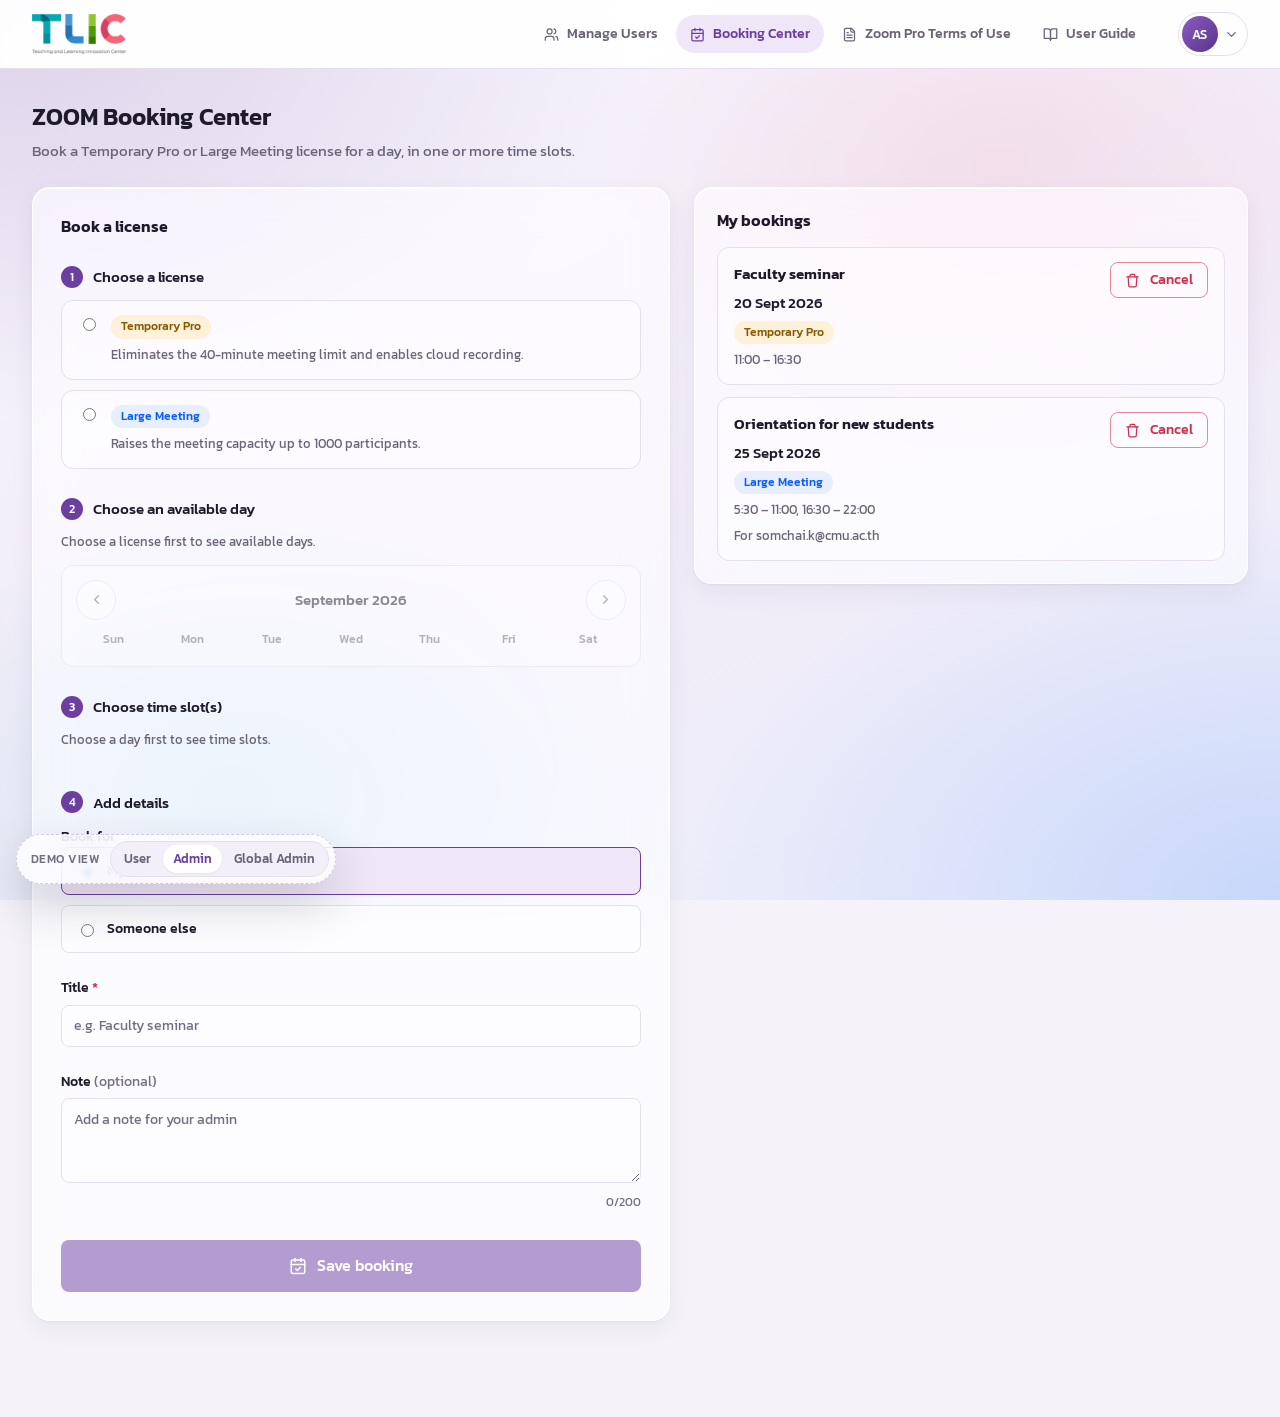
==== commit 7a293dba: "feat(design): add manage admin page and booking details Global Admin needs a way to see and change w" ====
--- a/design/booking.html
+++ b/design/booking.html
@@ -11,6 +11,7 @@
   <link rel="stylesheet" href="assets/css/styles.css">
   <script src="assets/js/i18n.js"></script>
   <script src="assets/js/app.js"></script>
+  <script src="assets/js/mock-data.js"></script>
   <script src="assets/js/booking.js" defer></script>
 </head>
 <body data-demo-switcher>
@@ -26,6 +27,10 @@
           <svg class="icon icon-sm" aria-hidden="true"><use href="#i-users"></use></svg>
           <span data-i18n="menu.manageUsers">Manage Users</span>
         </a>
+        <a class="nav-link" href="manage-admins.html" data-global-only>
+          <svg class="icon icon-sm" aria-hidden="true"><use href="#i-shield"></use></svg>
+          <span data-i18n="menu.manageAdmins">Manage Admin</span>
+        </a>
         <a class="nav-link" href="booking.html" aria-current="page">
           <svg class="icon icon-sm" aria-hidden="true"><use href="#i-calendar-check"></use></svg>
           <span data-i18n="nav.booking">Booking Center</span>
@@ -59,6 +64,10 @@
             <a class="menu-item" href="manage-users.html" data-admin-only>
               <svg class="icon" aria-hidden="true"><use href="#i-users"></use></svg>
               <span data-i18n="menu.manageUsers">Manage Users</span>
+            </a>
+            <a class="menu-item" href="manage-admins.html" data-global-only>
+              <svg class="icon" aria-hidden="true"><use href="#i-shield"></use></svg>
+              <span data-i18n="menu.manageAdmins">Manage Admin</span>
             </a>
             <a class="menu-item" href="booking.html" aria-current="page">
               <svg class="icon" aria-hidden="true"><use href="#i-calendar-check"></use></svg>
@@ -165,10 +174,46 @@
         </div>
 
         <div class="booking-step">
-          <p class="booking-step-label"><span class="step-number">4</span> <span data-i18n="booking.step.note">Add a note (optional)</span></p>
-          <label class="visually-hidden" for="booking-note" data-i18n="booking.noteLabel">Note</label>
-          <textarea class="textarea" id="booking-note" rows="3" maxlength="200" data-note-input data-i18n-placeholder="booking.notePlaceholder"></textarea>
-          <p class="textarea-count" data-note-count>0/200</p>
+          <p class="booking-step-label"><span class="step-number">4</span> <span data-i18n="booking.step.details">Add details</span></p>
+
+          <fieldset class="booking-field">
+            <legend class="booking-field-label" data-i18n="booking.bookFor">Book for</legend>
+            <div class="choice-group" data-book-for-group>
+              <label class="choice-option">
+                <input type="radio" name="booking-for" value="self" data-book-for checked>
+                <span data-i18n="booking.forSelf">Myself</span>
+              </label>
+              <!-- "Someone else" with its email box beside it (shown only when selected). -->
+              <div class="choice-row">
+                <label class="choice-option">
+                  <input type="radio" name="booking-for" value="other" data-book-for>
+                  <span data-i18n="booking.forOther">Someone else</span>
+                </label>
+                <div class="input-group" data-email-field hidden>
+                  <label class="visually-hidden" for="booking-email" data-i18n="booking.emailLabel">Email (CMU account Only)</label>
+                  <input class="input" id="booking-email" type="text" inputmode="email" autocomplete="off" autocapitalize="off" spellcheck="false"
+                    maxlength="64" aria-required="true" aria-describedby="booking-email-error" data-email-input data-i18n-placeholder="booking.emailPlaceholder">
+                  <span class="input-suffix" data-email-domain>@cmu.ac.th</span>
+                </div>
+              </div>
+              <p class="field-error" id="booking-email-error" data-email-error hidden></p>
+            </div>
+          </fieldset>
+
+          <div class="booking-field booking-field-group">
+            <label class="booking-field-label" for="booking-title">
+              <span data-i18n="booking.titleLabel">Title</span> <span class="required-mark" aria-hidden="true">*</span>
+            </label>
+            <input class="input" id="booking-title" type="text" maxlength="100" aria-required="true" data-title-input data-i18n-placeholder="booking.titlePlaceholder">
+          </div>
+
+          <div class="booking-field booking-field-group">
+            <label class="booking-field-label" for="booking-note">
+              <span data-i18n="booking.noteLabel">Note</span> <span class="optional-mark" data-i18n="booking.optional">(optional)</span>
+            </label>
+            <textarea class="textarea" id="booking-note" rows="3" maxlength="200" data-note-input data-i18n-placeholder="booking.notePlaceholder"></textarea>
+            <p class="textarea-count" data-note-count>0/200</p>
+          </div>
         </div>
 
         <button type="button" class="btn btn-primary btn-lg btn-block" data-save-booking disabled>
@@ -221,6 +266,27 @@
     </div>
   </dialog>
 
+  <!-- Booking summary shown before saving: filled by booking.js from the current selection. -->
+  <dialog class="modal" id="confirm-booking-modal" aria-labelledby="confirm-booking-title">
+    <div class="modal-panel">
+      <div class="modal-header">
+        <span class="modal-icon"><svg class="icon" aria-hidden="true"><use href="#i-calendar-check"></use></svg></span>
+        <h2 id="confirm-booking-title" data-i18n="confirmBooking.title">Confirm your booking</h2>
+        <button type="button" class="icon-button" data-modal-close data-i18n-aria-label="modal.close">
+          <svg class="icon" aria-hidden="true"><use href="#i-x"></use></svg>
+        </button>
+      </div>
+      <div class="modal-body">
+        <p data-i18n="confirmBooking.body">Please check the details below before confirming.</p>
+        <dl class="booking-summary" data-booking-summary></dl>
+      </div>
+      <div class="modal-footer">
+        <button type="button" class="btn btn-ghost" data-modal-close data-i18n="modal.cancel">Cancel</button>
+        <button type="button" class="btn btn-primary" data-confirm-booking data-i18n="confirmBooking.confirm">Confirm booking</button>
+      </div>
+    </div>
+  </dialog>
+
   <dialog class="modal" id="cancel-booking-modal" aria-labelledby="cancel-booking-title">
     <div class="modal-panel">
       <div class="modal-header">
@@ -235,7 +301,7 @@
       </div>
       <div class="modal-footer">
         <button type="button" class="btn btn-ghost" data-modal-close data-i18n="modal.cancel">Cancel</button>
-        <button type="button" class="btn btn-danger" data-confirm-cancel-booking data-i18n="cancelBooking.confirm">Cancel booking</button>
+        <button type="button" class="btn btn-danger" data-confirm-cancel-booking data-i18n="cancelBooking.confirm">Confirm</button>
       </div>
     </div>
   </dialog>
--- a/design/assets/css/styles.css
+++ b/design/assets/css/styles.css
@@ -6,6 +6,25 @@
 :root {
   /* Kanit is loaded from Google Fonts in each page <head> (400/500/600/700 + italic 400). */
   --font-sans: "Kanit", "Segoe UI", "Leelawadee UI", Tahoma, system-ui, sans-serif;
+
+  /* Type scale (15px base). Kanit runs heavy, so: 700 display, 600 titles, 500 controls/labels, 400 body. */
+  --fs-2xs: 12px;
+  --fs-xs: 13px;
+  --fs-sm: 14px;
+  --fs-base: 15px;
+  --fs-md: 16px;
+  --fs-lg: 18px;
+  --fs-xl: 20px;
+  --fs-2xl: 24px;
+  --fs-3xl: 30px;
+  --fs-display: clamp(40px, 5vw, 56px);
+  --fw-regular: 400;
+  --fw-medium: 500;
+  --fw-semibold: 600;
+  --fw-bold: 700;
+  --lh-tight: 1.2;
+  --lh-heading: 1.35;
+  --lh-body: 1.55;
 
   --bg: #f5f3f9;
   /* Page background: CMU purple glow top-left, Zoom blue glow bottom-right, plus faint TLIC pink/teal
@@ -132,8 +151,9 @@
   margin: 0;
   min-height: 100vh;
   font-family: var(--font-sans);
-  font-size: 15px;
-  line-height: 1.55;
+  font-size: var(--fs-base);
+  font-weight: var(--fw-regular);
+  line-height: var(--lh-body);
   color: var(--text);
   background-color: var(--bg);
   background-image: var(--bg-gradient);
@@ -209,9 +229,10 @@
   padding: 10px 20px;
   border: 1px solid transparent;
   border-radius: var(--radius-sm);
-  font-weight: 600;
-  font-size: 15px;
-  line-height: 1.2;
+  font-weight: var(--fw-medium);
+  font-size: var(--fs-base);
+  line-height: var(--lh-tight);
+  text-align: center;
   text-decoration: none;
   transition: background-color 0.15s ease, border-color 0.15s ease, color 0.15s ease, transform 0.1s ease;
 }
@@ -226,7 +247,7 @@
 
 .btn-lg {
   min-height: 52px;
-  font-size: 16px;
+  font-size: var(--fs-md);
 }
 
 .btn-primary {
@@ -346,8 +367,8 @@
   border-radius: 999px;
   background: transparent;
   color: var(--text-muted);
-  font-size: 13px;
-  font-weight: 600;
+  font-size: var(--fs-xs);
+  font-weight: var(--fw-medium);
   white-space: nowrap;
 }
 
@@ -417,8 +438,8 @@
   border-radius: 999px;
   background: transparent;
   color: var(--text-muted);
-  font-size: 14px;
-  font-weight: 500;
+  font-size: var(--fs-sm);
+  font-weight: var(--fw-medium);
   text-decoration: none;
   white-space: nowrap;
 }
@@ -441,7 +462,8 @@
   border-radius: 50%;
   background: linear-gradient(135deg, #8a5cc4, #5a3389);
   color: #ffffff;
-  font-weight: 600;
+  font-weight: var(--fw-medium);
+  line-height: 1;
   letter-spacing: 0.02em;
   user-select: none;
 }
@@ -521,13 +543,14 @@
 
 .menu-header strong {
   display: block;
-  font-size: 15px;
-  line-height: 1.3;
+  font-size: var(--fs-base);
+  font-weight: var(--fw-semibold);
+  line-height: var(--lh-heading);
 }
 
 .menu-header a {
-  font-size: 13px;
-  font-weight: 500;
+  font-size: var(--fs-xs);
+  font-weight: var(--fw-medium);
   color: var(--zoom-text);
   text-decoration: none;
 }
@@ -553,7 +576,7 @@
   border-radius: var(--radius-sm);
   background: transparent;
   color: var(--text);
-  font-size: 14px;
+  font-size: var(--fs-sm);
   text-align: left;
   text-decoration: none;
 }
@@ -585,6 +608,10 @@
 }
 
 :root[data-role="user"] [data-admin-only] {
+  display: none !important;
+}
+
+:root:not([data-role="global"]) [data-global-only] {
   display: none !important;
 }
 
@@ -613,8 +640,9 @@
 
 .card-title {
   margin: 0;
-  font-size: 16px;
-  font-weight: 600;
+  font-size: var(--fs-md);
+  font-weight: var(--fw-semibold);
+  line-height: var(--lh-heading);
 }
 
 /* ---------- badges ---------- */
@@ -624,8 +652,8 @@
   gap: 4px;
   padding: 2px 10px;
   border-radius: 999px;
-  font-size: 12px;
-  font-weight: 600;
+  font-size: var(--fs-2xs);
+  font-weight: var(--fw-medium);
   line-height: 1.6;
   white-space: nowrap;
 }
@@ -654,7 +682,7 @@
   padding: 0 7px;
   background: var(--primary-soft);
   color: var(--primary);
-  font-size: 11px;
+  font-size: var(--fs-2xs);
 }
 
 /* ---------- switch ---------- */
@@ -749,7 +777,7 @@
   border-radius: var(--radius-sm);
   background: var(--text);
   color: var(--bg);
-  font-size: 13px;
+  font-size: var(--fs-xs);
   line-height: 1.45;
   text-align: left;
   box-shadow: var(--shadow-lg);
@@ -809,7 +837,7 @@
   background-position: right 10px center;
   background-size: 16px;
   color: var(--text);
-  font-size: 14px;
+  font-size: var(--fs-sm);
   cursor: pointer;
 }
 
@@ -859,8 +887,9 @@
 
 .modal-header h2 {
   margin: 0;
-  font-size: 19px;
-  font-weight: 600;
+  font-size: var(--fs-xl);
+  font-weight: var(--fw-semibold);
+  line-height: var(--lh-heading);
 }
 
 .modal-header .icon-button {
@@ -889,12 +918,17 @@
   color: var(--text-muted);
 }
 
+/* Modals closed only by the header "x" have no footer: give the body the footer's bottom spacing. */
+.modal-body:last-child {
+  padding-bottom: 22px;
+}
+
 .modal-body p {
   margin: 0 0 12px;
 }
 
 .modal-note {
-  font-size: 13px;
+  font-size: var(--fs-xs);
 }
 
 .link-button {
@@ -902,7 +936,7 @@
   border: 0;
   background: none;
   color: var(--primary);
-  font-weight: 500;
+  font-weight: var(--fw-medium);
   text-decoration: underline;
   text-underline-offset: 2px;
 }
@@ -941,8 +975,9 @@
   border-radius: 50%;
   background: var(--primary);
   color: var(--on-primary);
-  font-size: 12px;
-  font-weight: 600;
+  font-size: var(--fs-2xs);
+  font-weight: var(--fw-medium);
+  line-height: 1;
 }
 
 /* "*" notes from the terms source: shown as a softer callout under the numbered conditions. */
@@ -953,13 +988,13 @@
   border-radius: var(--radius-sm);
   background: color-mix(in srgb, var(--warning-soft) 70%, transparent);
   color: var(--text);
-  font-size: 14px;
+  font-size: var(--fs-sm);
 }
 
 .terms-notes-title {
   margin: 0 0 6px !important;
-  font-size: 12px;
-  font-weight: 600;
+  font-size: var(--fs-2xs);
+  font-weight: var(--fw-medium);
   letter-spacing: 0.04em;
   text-transform: uppercase;
   color: var(--warning);
@@ -974,7 +1009,7 @@
 
 .terms-notes a {
   color: var(--primary);
-  font-weight: 600;
+  font-weight: var(--fw-medium);
 }
 
 .modal-footer {
@@ -1003,7 +1038,7 @@
   border-radius: var(--radius-sm);
   background: var(--text);
   color: var(--bg);
-  font-size: 14px;
+  font-size: var(--fs-sm);
   box-shadow: var(--shadow-lg);
   animation: pop-in 0.18s ease-out;
 }
@@ -1044,8 +1079,8 @@
 }
 
 .demo-label {
-  font-size: 12px;
-  font-weight: 600;
+  font-size: var(--fs-2xs);
+  font-weight: var(--fw-medium);
   letter-spacing: 0.04em;
   text-transform: uppercase;
   color: var(--text-subtle);
@@ -1142,15 +1177,15 @@
 
 .landing-welcome {
   margin: 44px 0 0;
-  font-size: 18px;
-  font-weight: 500;
+  font-size: var(--fs-lg);
+  font-weight: var(--fw-medium);
   color: var(--text-muted);
 }
 
 .landing-title {
   margin: 0;
-  font-size: clamp(40px, 5vw, 56px);
-  font-weight: 700;
+  font-size: var(--fs-display);
+  font-weight: var(--fw-bold);
   line-height: 1.1;
   letter-spacing: -0.02em;
   color: var(--primary);
@@ -1173,18 +1208,18 @@
 
 .landing-note {
   margin: 14px 0 0;
-  font-size: 13px;
+  font-size: var(--fs-xs);
   color: var(--text-subtle);
 }
 
 .landing-note a {
   color: var(--primary);
-  font-weight: 500;
+  font-weight: var(--fw-medium);
 }
 
 .landing-footer {
   margin: 0;
-  font-size: 12px;
+  font-size: var(--fs-2xs);
   color: var(--text-subtle);
   text-align: center;
 }
@@ -1219,14 +1254,14 @@
 
 .profile-name {
   margin: 24px 0 6px;
-  font-size: 20px;
-  font-weight: 600;
-  line-height: 1.3;
+  font-size: var(--fs-xl);
+  font-weight: var(--fw-semibold);
+  line-height: var(--lh-heading);
 }
 
 .profile-email {
   margin: 0;
-  font-size: 14px;
+  font-size: var(--fs-sm);
   color: var(--text-muted);
   word-break: break-all;
 }
@@ -1239,7 +1274,7 @@
   padding: 4px 12px;
   border-radius: 999px;
   background: var(--surface-2);
-  font-size: 13px;
+  font-size: var(--fs-xs);
   color: var(--text-muted);
 }
 
@@ -1253,14 +1288,14 @@
 
 .license-caption {
   margin: 0;
-  font-size: 13px;
+  font-size: var(--fs-xs);
   color: var(--text-muted);
 }
 
 .license-name {
   margin: 6px 0 12px;
-  font-size: 30px;
-  font-weight: 600;
+  font-size: var(--fs-3xl);
+  font-weight: var(--fw-semibold);
   line-height: 1.2;
   color: var(--text);
 }
@@ -1274,7 +1309,7 @@
 
 .license-expiry {
   margin: 8px 0 0;
-  font-size: 13px;
+  font-size: var(--fs-xs);
   color: var(--warning);
 }
 
@@ -1285,7 +1320,7 @@
 
 .request-hint {
   margin: 10px 0 0;
-  font-size: 13px;
+  font-size: var(--fs-xs);
   color: var(--text-muted);
 }
 
@@ -1299,7 +1334,7 @@
   padding-top: 24px;
   border-top: 1px solid var(--border);
   text-align: left;
-  font-size: 14px;
+  font-size: var(--fs-sm);
   color: var(--text-muted);
 }
 
@@ -1347,7 +1382,8 @@
   justify-content: flex-start;
   min-height: 56px;
   padding-inline: 20px;
-  font-size: 16px;
+  font-size: var(--fs-md);
+  text-align: left;
 }
 
 .meeting-actions .btn .icon:last-child {
@@ -1370,7 +1406,7 @@
 
 .meeting-hint {
   margin: 28px 0 0;
-  font-size: 13px;
+  font-size: var(--fs-xs);
   color: var(--text-subtle);
   text-align: center;
 }
@@ -1385,10 +1421,109 @@
   align-items: start;
 }
 
-.quota-card {
+.manage-side {
   position: sticky;
   top: calc(var(--navbar-height) + 24px);
+  display: grid;
+  gap: 16px;
+}
+
+.quota-card {
   padding: 22px;
+}
+
+/* ---------- Pro expiration interval ---------- */
+.expiry-card {
+  padding: 22px;
+}
+
+.expiry-row {
+  display: flex;
+  align-items: center;
+  justify-content: space-between;
+  flex-wrap: wrap;
+  gap: 8px;
+  margin: 14px 0 6px;
+}
+
+.expiry-edit.btn-sm {
+  min-height: 32px;
+  padding: 4px 10px;
+  gap: 6px;
+}
+
+.expiry-value {
+  display: flex;
+  align-items: center;
+  gap: 8px;
+  margin: 0;
+  font-size: var(--fs-xl);
+  font-weight: var(--fw-semibold);
+  font-variant-numeric: tabular-nums;
+  color: var(--text);
+}
+
+.expiry-value .icon {
+  color: var(--primary);
+}
+
+.expiry-desc {
+  margin: 0;
+  font-size: var(--fs-xs);
+  color: var(--text-muted);
+}
+
+.expiry-fieldset {
+  margin: 4px 0 12px;
+  padding: 0;
+  border: 0;
+}
+
+.expiry-fieldset legend {
+  margin-bottom: 10px;
+  padding: 0;
+}
+
+.expiry-options {
+  display: grid;
+  grid-template-columns: repeat(2, minmax(0, 1fr));
+  gap: 8px;
+}
+
+.expiry-option {
+  display: flex;
+  align-items: center;
+  gap: 10px;
+  padding: 10px 12px;
+  border: 1px solid var(--border);
+  border-radius: var(--radius-sm);
+  background: var(--glass-inset);
+  color: var(--text);
+  font-variant-numeric: tabular-nums;
+  cursor: pointer;
+}
+
+.expiry-option.is-never {
+  grid-column: 1 / -1;
+}
+
+.expiry-option:hover {
+  border-color: var(--border-strong);
+}
+
+.expiry-option:has(input:checked) {
+  border-color: var(--primary);
+  background: color-mix(in srgb, var(--primary-soft) 70%, transparent);
+  font-weight: var(--fw-medium);
+}
+
+.expiry-option:focus-within {
+  box-shadow: var(--focus-ring);
+}
+
+.expiry-option input {
+  margin: 0;
+  accent-color: var(--primary);
 }
 
 .quota-list {
@@ -1409,8 +1544,8 @@
 
 .quota-group-label {
   margin: 0 0 -6px;
-  font-size: 12px;
-  font-weight: 600;
+  font-size: var(--fs-2xs);
+  font-weight: var(--fw-medium);
   letter-spacing: 0.04em;
   text-transform: uppercase;
   color: var(--text-subtle);
@@ -1425,11 +1560,11 @@
 }
 
 .quota-item-head .badge {
-  font-size: 12px;
+  font-size: var(--fs-2xs);
 }
 
 .quota-left {
-  font-size: 12px;
+  font-size: var(--fs-2xs);
   color: var(--text-subtle);
 }
 
@@ -1462,7 +1597,7 @@
 
 .quota-numbers {
   margin: 6px 0 0;
-  font-size: 13px;
+  font-size: var(--fs-xs);
   font-variant-numeric: tabular-nums;
   color: var(--text-muted);
 }
@@ -1492,21 +1627,21 @@
 
 .org-heading h1 {
   margin: 0;
-  font-size: 20px;
-  font-weight: 600;
-  line-height: 1.3;
+  font-size: var(--fs-xl);
+  font-weight: var(--fw-semibold);
+  line-height: var(--lh-heading);
 }
 
 .org-heading .org-count {
-  font-size: 13px;
+  font-size: var(--fs-xs);
   color: var(--text-muted);
 }
 
 .org-select {
   min-height: 42px;
   max-width: 100%;
-  font-size: 16px;
-  font-weight: 600;
+  font-size: var(--fs-md);
+  font-weight: var(--fw-medium);
 }
 
 .users-header .field {
@@ -1536,8 +1671,8 @@
   background: color-mix(in srgb, var(--surface-2) 72%, transparent);
   -webkit-backdrop-filter: var(--glass-blur);
   backdrop-filter: var(--glass-blur);
-  font-size: 12px;
-  font-weight: 600;
+  font-size: var(--fs-2xs);
+  font-weight: var(--fw-medium);
   letter-spacing: 0.04em;
   text-align: left;
   text-transform: uppercase;
@@ -1580,18 +1715,18 @@
 
 .user-name {
   display: block;
-  font-weight: 600;
+  font-weight: var(--fw-medium);
   line-height: 1.35;
 }
 
 .user-email {
   display: block;
-  font-size: 13px;
+  font-size: var(--fs-xs);
   color: var(--text-muted);
 }
 
 .last-use {
-  font-size: 14px;
+  font-size: var(--fs-sm);
   font-variant-numeric: tabular-nums;
   color: var(--text-muted);
   white-space: nowrap;
@@ -1618,8 +1753,8 @@
   padding: 4px 8px 4px 14px;
   border: 1px solid color-mix(in srgb, currentColor 30%, transparent);
   border-radius: 999px;
-  font-size: 14px;
-  font-weight: 600;
+  font-size: var(--fs-sm);
+  font-weight: var(--fw-medium);
   line-height: 1.3;
   white-space: nowrap;
   transition: box-shadow 0.15s ease, border-color 0.15s ease;
@@ -1643,13 +1778,9 @@
   min-width: 0;
 }
 
-.modal-title-group h2 {
-  line-height: 1.3;
-}
-
 .modal-subtitle {
   margin: 0;
-  font-size: 13px;
+  font-size: var(--fs-xs);
   color: var(--text-muted);
   word-break: break-all;
 }
@@ -1679,13 +1810,13 @@
 
 .modal-section-title {
   margin: 0;
-  font-size: 15px;
-  font-weight: 600;
+  font-size: var(--fs-base);
+  font-weight: var(--fw-semibold);
   color: var(--text);
 }
 
 .modal-section-meta {
-  font-size: 13px;
+  font-size: var(--fs-xs);
   color: var(--text-muted);
 }
 
@@ -1728,7 +1859,7 @@
 }
 
 .license-action-meta {
-  font-size: 13px;
+  font-size: var(--fs-xs);
   color: var(--text-muted);
 }
 
@@ -1740,15 +1871,15 @@
   padding: 4px 10px;
   border-radius: 999px;
   background: var(--surface-2);
-  font-size: 12px;
-  font-weight: 500;
+  font-size: var(--fs-2xs);
+  font-weight: var(--fw-medium);
   color: var(--text-muted);
 }
 
 .btn-sm {
   min-height: 36px;
   padding: 6px 14px;
-  font-size: 14px;
+  font-size: var(--fs-sm);
 }
 
 .btn:disabled {
@@ -1767,7 +1898,7 @@
 .usage-table {
   width: 100%;
   border-collapse: collapse;
-  font-size: 14px;
+  font-size: var(--fs-sm);
   color: var(--text);
 }
 
@@ -1776,8 +1907,8 @@
   top: 0;
   padding: 8px 12px;
   background: var(--surface-2);
-  font-size: 12px;
-  font-weight: 600;
+  font-size: var(--fs-2xs);
+  font-weight: var(--fw-medium);
   letter-spacing: 0.04em;
   text-align: left;
   text-transform: uppercase;
@@ -1815,6 +1946,48 @@
   color: var(--text-subtle);
 }
 
+/* ---------- manage admins ---------- */
+.org-heading h1.card-title {
+  margin-bottom: 8px;
+  font-size: var(--fs-md);
+}
+
+.users-table .col-action {
+  width: 140px;
+  text-align: right;
+}
+
+.admin-candidates {
+  display: flex;
+  flex-direction: column;
+  max-height: 360px;
+  margin-top: 12px;
+  overflow-y: auto;
+  border: 1px solid var(--border);
+  border-radius: var(--radius-sm);
+}
+
+.admin-candidate {
+  display: flex;
+  align-items: center;
+  gap: 12px;
+  padding: 10px 14px;
+  border-bottom: 1px solid var(--border);
+  color: var(--text);
+}
+
+.admin-candidate:last-child {
+  border-bottom: 0;
+}
+
+.admin-candidate .user-cell {
+  flex: 1;
+}
+
+.admin-candidates .usage-empty {
+  padding: 24px 12px;
+}
+
 .no-permission {
   max-width: 480px;
   margin: 48px auto;
@@ -1830,7 +2003,9 @@
 
 .no-permission h1 {
   margin: 0 0 8px;
-  font-size: 20px;
+  font-size: var(--fs-xl);
+  font-weight: var(--fw-semibold);
+  line-height: var(--lh-heading);
 }
 
 .no-permission p {
@@ -1847,8 +2022,9 @@
 
 .page-header h1 {
   margin: 0;
-  font-size: 24px;
-  font-weight: 600;
+  font-size: var(--fs-2xl);
+  font-weight: var(--fw-semibold);
+  line-height: var(--lh-heading);
 }
 
 .page-subtitle {
@@ -1880,7 +2056,7 @@
   align-items: center;
   gap: 10px;
   margin: 0;
-  font-weight: 600;
+  font-weight: var(--fw-medium);
 }
 
 /* The day picked in step 2, echoed to the right of the step 3 label. */
@@ -1890,8 +2066,8 @@
   border-radius: 999px;
   background: var(--primary-soft);
   color: var(--primary);
-  font-size: 13px;
-  font-weight: 500;
+  font-size: var(--fs-xs);
+  font-weight: var(--fw-medium);
   white-space: nowrap;
 }
 
@@ -1904,12 +2080,14 @@
   border-radius: 50%;
   background: var(--primary);
   color: var(--on-primary);
-  font-size: 12px;
+  font-size: var(--fs-2xs);
+  font-weight: var(--fw-medium);
+  line-height: 1;
 }
 
 .booking-hint {
   margin: 0;
-  font-size: 13px;
+  font-size: var(--fs-xs);
   color: var(--text-muted);
 }
 
@@ -1950,11 +2128,12 @@
 
 .license-option-body {
   display: grid;
+  justify-items: start;
   gap: 6px;
 }
 
 .license-option-desc {
-  font-size: 13px;
+  font-size: var(--fs-xs);
   color: var(--text-muted);
 }
 
@@ -1979,7 +2158,7 @@
 }
 
 .calendar-title {
-  font-weight: 600;
+  font-weight: var(--fw-medium);
   font-variant-numeric: tabular-nums;
 }
 
@@ -1992,8 +2171,8 @@
 
 .calendar-weekdays {
   margin-bottom: 4px;
-  font-size: 12px;
-  font-weight: 600;
+  font-size: var(--fs-2xs);
+  font-weight: var(--fw-medium);
   text-align: center;
   color: var(--text-subtle);
 }
@@ -2011,9 +2190,11 @@
   border-radius: var(--radius-sm);
   background: var(--surface);
   color: var(--text);
-  font-size: 13px;
-  font-weight: 600;
+  font-size: var(--fs-xs);
+  font-weight: var(--fw-medium);
   font-variant-numeric: tabular-nums;
+  line-height: var(--lh-tight);
+  text-align: center;
 }
 
 .calendar-day:disabled {
@@ -2036,8 +2217,11 @@
 }
 
 .calendar-day-label {
-  font-size: 10px;
-  font-weight: 500;
+  font-size: var(--fs-2xs);
+  font-weight: var(--fw-medium);
+  line-height: 1;
+  /* One line: a wrapped "จองแล้ว" spills out of the day cell. */
+  white-space: nowrap;
 }
 
 .calendar-day[aria-pressed="true"] {
@@ -2057,7 +2241,8 @@
   pointer-events: none;
 }
 
-.time-slot-option {
+.time-slot-option,
+.choice-option {
   display: flex;
   align-items: center;
   gap: 10px;
@@ -2065,23 +2250,26 @@
   border: 1px solid var(--border);
   border-radius: var(--radius-sm);
   background: var(--glass-inset);
-  font-size: 14px;
-  font-weight: 500;
+  font-size: var(--fs-sm);
+  font-weight: var(--fw-medium);
   cursor: pointer;
   transition: border-color 0.15s ease, background-color 0.15s ease;
 }
 
-.time-slot-option:has(input:not(:disabled)):hover {
+.time-slot-option:has(input:not(:disabled)):hover,
+.choice-option:hover {
   border-color: var(--border-strong);
 }
 
-.time-slot-option:has(input:checked) {
+.time-slot-option:has(input:checked),
+.choice-option:has(input:checked) {
   border-color: var(--primary);
   background: var(--primary-soft);
   color: var(--primary);
 }
 
-.time-slot-option:has(input:focus-visible) {
+.time-slot-option:has(input:focus-visible),
+.choice-option:has(input:focus-visible) {
   box-shadow: var(--focus-ring);
 }
 
@@ -2091,6 +2279,129 @@
   color: var(--text-subtle);
   opacity: 0.5;
   cursor: not-allowed;
+}
+
+/* ---------- booking details (step 4) ---------- */
+.booking-field {
+  display: grid;
+  gap: 6px;
+  min-width: 0;
+  margin: 0;
+  padding: 0;
+  border: 0;
+}
+
+.booking-field[hidden] {
+  display: none;
+}
+
+/* Separates the Book for / Title / Note groups; the email box stays close to Book for. */
+.booking-field-group {
+  margin-top: 12px;
+}
+
+.booking-field-label {
+  padding: 0;
+  font-size: var(--fs-sm);
+  font-weight: var(--fw-medium);
+  color: var(--text);
+}
+
+.required-mark {
+  color: var(--danger);
+}
+
+.optional-mark {
+  font-weight: var(--fw-regular);
+  color: var(--text-subtle);
+}
+
+.choice-group {
+  display: grid;
+  gap: 10px;
+}
+
+.input {
+  width: 100%;
+  min-height: 42px;
+  padding: 8px 12px;
+  border: 1px solid var(--border);
+  border-radius: var(--radius-sm);
+  background: var(--glass-inset);
+  color: var(--text);
+  font-family: inherit;
+  font-size: var(--fs-sm);
+}
+
+.input::placeholder {
+  color: var(--text-subtle);
+}
+
+.input:focus-visible {
+  border-color: var(--primary);
+  box-shadow: var(--focus-ring);
+  outline: none;
+}
+
+/* Text input with a fixed, non-editable suffix (e.g. the @cmu.ac.th email domain). */
+.input-group {
+  display: flex;
+  align-items: stretch;
+  border: 1px solid var(--border);
+  border-radius: var(--radius-sm);
+  background: var(--glass-inset);
+  overflow: hidden;
+}
+
+.input-group:focus-within {
+  border-color: var(--primary);
+  box-shadow: var(--focus-ring);
+}
+
+.input-group .input {
+  flex: 1;
+  min-width: 0;
+  border: 0;
+  border-radius: 0;
+  background: transparent;
+  box-shadow: none;
+}
+
+.input-suffix {
+  display: flex;
+  align-items: center;
+  padding: 0 12px;
+  border-left: 1px solid var(--border);
+  background: var(--surface-2);
+  color: var(--text-muted);
+  font-size: var(--fs-sm);
+  white-space: nowrap;
+  user-select: none;
+}
+
+/* "Someone else" is full width; once selected, its email box appears beside it and they split the row. */
+.choice-row {
+  display: grid;
+  grid-template-columns: minmax(0, 1fr);
+  gap: 10px;
+}
+
+.choice-row:has(> .input-group:not([hidden])) {
+  grid-template-columns: repeat(2, minmax(0, 1fr));
+}
+
+.input-group[hidden] {
+  display: none;
+}
+
+.input-group.is-invalid {
+  border-color: var(--danger);
+}
+
+.field-error {
+  margin: 0;
+  font-size: var(--fs-xs);
+  color: var(--danger);
 }
 
 /* ---------- note textarea ---------- */
@@ -2103,7 +2414,7 @@
   background: var(--glass-inset);
   color: var(--text);
   font-family: inherit;
-  font-size: 14px;
+  font-size: var(--fs-sm);
   resize: vertical;
 }
 
@@ -2118,7 +2429,7 @@
 
 .textarea-count {
   margin: 4px 0 0;
-  font-size: 12px;
+  font-size: var(--fs-2xs);
   text-align: right;
   color: var(--text-subtle);
 }
@@ -2146,25 +2457,84 @@
 
 .booking-item-body {
   display: grid;
+  justify-items: start;
   gap: 6px;
   min-width: 0;
   margin-right: auto;
 }
 
+.booking-item-title {
+  font-weight: var(--fw-semibold);
+  color: var(--text);
+  word-break: break-word;
+}
+
 .booking-item-date {
-  font-weight: 600;
+  font-weight: var(--fw-medium);
+}
+
+.booking-item-for {
+  font-size: var(--fs-xs);
+  color: var(--text-muted);
+  word-break: break-all;
 }
 
 .booking-item-slots {
-  font-size: 13px;
+  font-size: var(--fs-xs);
   font-variant-numeric: tabular-nums;
   color: var(--text-muted);
 }
 
 .booking-item-note {
-  font-size: 13px;
+  font-size: var(--fs-xs);
   color: var(--text-muted);
   word-break: break-word;
+}
+
+/* Booking confirmation summary: label / value rows. */
+.booking-summary {
+  display: grid;
+  grid-template-columns: max-content minmax(0, 1fr);
+  gap: 12px 20px;
+  margin: 4px 0 8px;
+  padding: 16px;
+  border: 1px solid var(--border);
+  border-radius: var(--radius);
+  background: var(--glass-inset);
+}
+
+.booking-summary dt {
+  font-size: var(--fs-sm);
+  color: var(--text-muted);
+}
+
+.booking-summary dd {
+  margin: 0;
+  color: var(--text);
+  font-weight: var(--fw-medium);
+  font-variant-numeric: tabular-nums;
+  word-break: break-word;
+}
+
+.booking-summary-slots {
+  display: grid;
+  gap: 4px;
+  margin: 0;
+  padding: 0;
+  list-style: none;
+}
+
+.booking-summary .is-empty {
+  color: var(--text-subtle);
+  font-weight: var(--fw-regular);
+  font-style: italic;
+}
+
+/* ---------- Thai text ---------- */
+/* Tracking splits Thai tone marks from their consonants, so uppercase-style labels drop it in Thai. */
+:lang(th) :is(.avatar, .demo-label, .quota-group-label, .terms-notes-title, .users-table th, .usage-table th),
+:lang(th) .users-table td[data-label]::before {
+  letter-spacing: 0;
 }
 
 /* ==========================================================================
@@ -2179,7 +2549,7 @@
     grid-template-columns: minmax(0, 1fr);
   }
 
-  .quota-card {
+  .manage-side {
     position: static;
   }
 
@@ -2192,7 +2562,8 @@
   }
 }
 
-@media (max-width: 860px) {
+/* Collapse the navbar links into the account menu before they overflow (Global Admin sees five). */
+@media (max-width: 1080px) {
   .nav-links {
     display: none;
   }
@@ -2204,7 +2575,9 @@
   .menu-mobile-only {
     display: block;
   }
-
+}
+
+@media (max-width: 860px) {
   .profile-grid {
     grid-template-columns: minmax(0, 1fr);
   }
@@ -2212,7 +2585,7 @@
 
 @media (max-width: 767px) {
   body {
-    font-size: 14px;
+    font-size: var(--fs-sm);
   }
 
   .landing {
@@ -2323,18 +2696,27 @@
     grid-column: 1 / -1;
   }
 
+  /* Admins table has no second-line cells: keep the Revoke button beside the name. */
+  .admins-table tbody tr {
+    grid-template-columns: minmax(0, 1fr) auto;
+  }
+
+  .admins-table td:first-child {
+    grid-column: auto;
+  }
+
   .usage-table th,
   .usage-table td {
     padding-inline: 8px;
   }
 
   .usage-table th {
-    font-size: 11px;
+    font-size: var(--fs-2xs);
     letter-spacing: 0.02em;
   }
 
   .usage-table td {
-    font-size: 13px;
+    font-size: var(--fs-xs);
   }
 
   /* Let the date column wrap so all three columns fit on phones. */
@@ -2345,8 +2727,8 @@
   .users-table td[data-label]::before {
     content: attr(data-label);
     display: block;
-    font-size: 11px;
-    font-weight: 600;
+    font-size: var(--fs-2xs);
+    font-weight: var(--fw-medium);
     letter-spacing: 0.04em;
     text-transform: uppercase;
     color: var(--text-subtle);
@@ -2367,7 +2749,7 @@
 
   .demo-switcher .segmented button {
     padding-inline: 8px;
-    font-size: 12px;
+    font-size: var(--fs-2xs);
   }
 
   .toast-region {
@@ -2387,9 +2769,19 @@
     padding: 20px;
   }
 
+  .choice-row,
+  .choice-row:has(> .input-group:not([hidden])) {
+    grid-template-columns: minmax(0, 1fr);
+  }
+
   .calendar-day {
     min-height: 36px;
-    font-size: 12px;
+    font-size: var(--fs-2xs);
+  }
+
+  /* Only text below 12px: "Booked" must fit the narrow phone calendar cells. */
+  .calendar-day-label {
+    font-size: 11px;
   }
 }
 
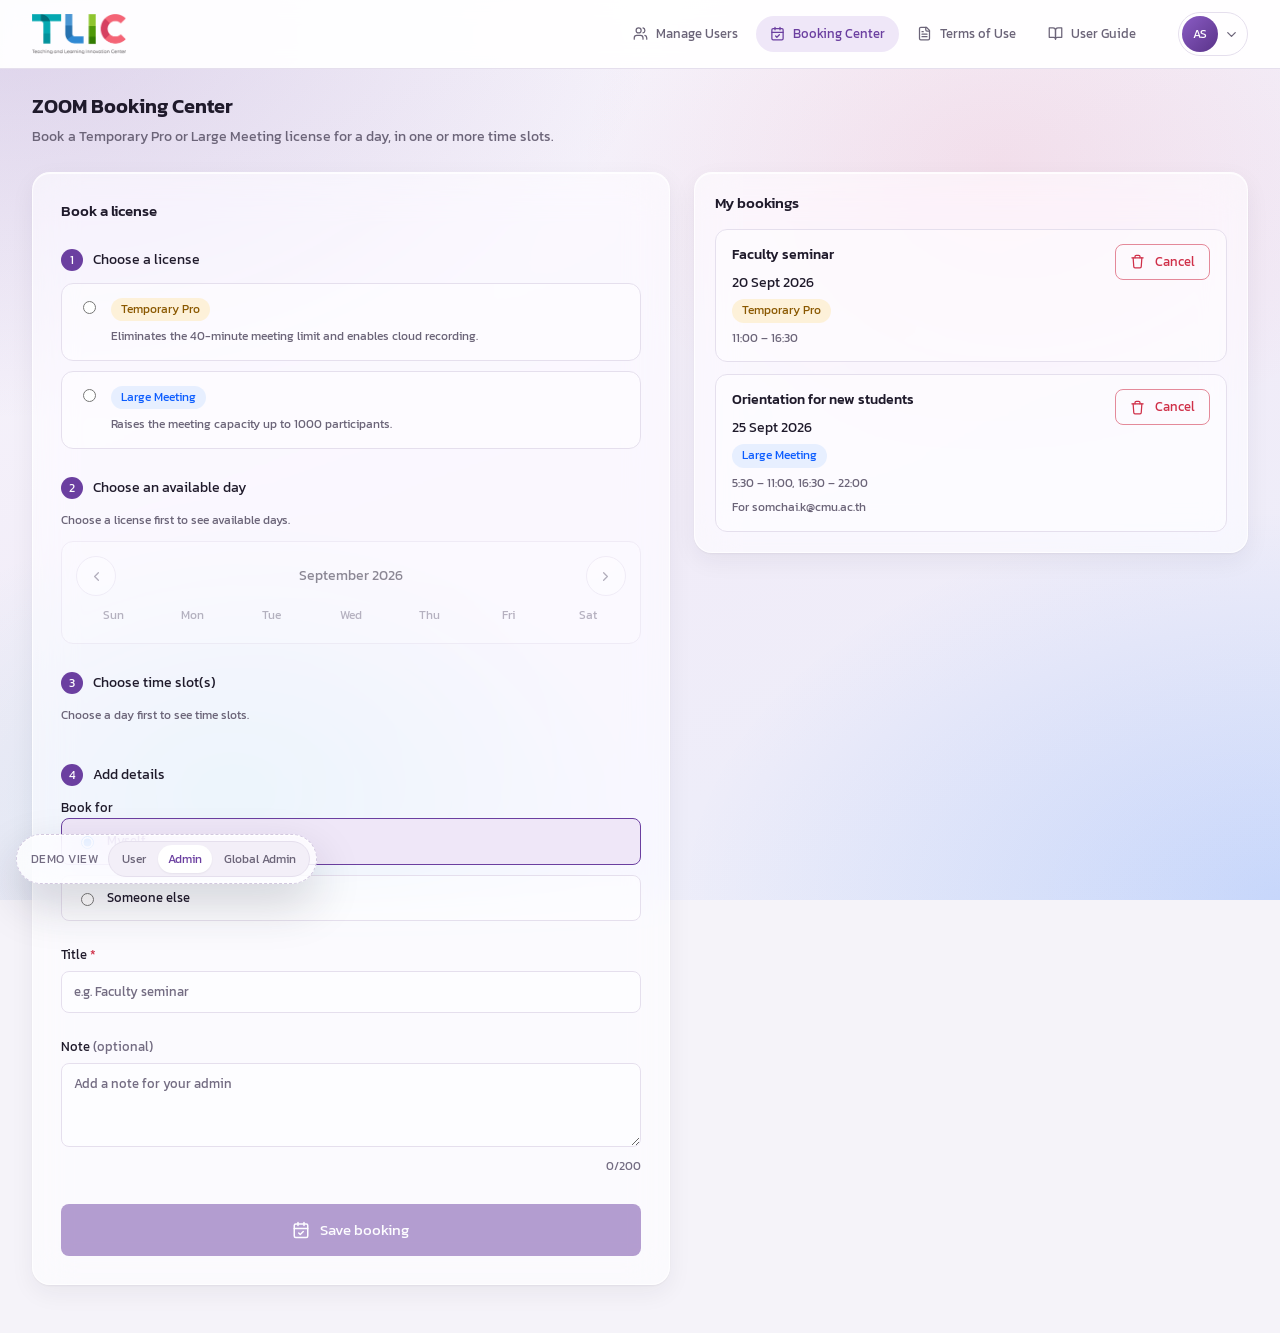
==== commit eb7251c9: "feat(design): reorder and rename navigation items Navigation now reads Admin Console, Manage Users, " ====
--- a/design/booking.html
+++ b/design/booking.html
@@ -23,13 +23,13 @@
       </a>
 
       <nav class="nav-links" data-i18n-aria-label="nav.primary">
+        <a class="nav-link" href="manage-admins.html" data-global-only>
+          <svg class="icon icon-sm" aria-hidden="true"><use href="#i-shield"></use></svg>
+          <span data-i18n="menu.manageAdmins">Admin Console</span>
+        </a>
         <a class="nav-link" href="manage-users.html" data-admin-only>
           <svg class="icon icon-sm" aria-hidden="true"><use href="#i-users"></use></svg>
           <span data-i18n="menu.manageUsers">Manage Users</span>
-        </a>
-        <a class="nav-link" href="manage-admins.html" data-global-only>
-          <svg class="icon icon-sm" aria-hidden="true"><use href="#i-shield"></use></svg>
-          <span data-i18n="menu.manageAdmins">Manage Admin</span>
         </a>
         <a class="nav-link" href="booking.html" aria-current="page">
           <svg class="icon icon-sm" aria-hidden="true"><use href="#i-calendar-check"></use></svg>
@@ -37,7 +37,7 @@
         </a>
         <button type="button" class="nav-link" data-modal-open="terms-modal">
           <svg class="icon icon-sm" aria-hidden="true"><use href="#i-file-text"></use></svg>
-          <span data-i18n="nav.terms">Zoom Pro Terms of Use</span>
+          <span data-i18n="nav.terms">Terms of Use</span>
         </button>
         <a class="nav-link" href="https://docs.tlic.cmu.ac.th/cmu-zoom" target="_blank" rel="noopener">
           <svg class="icon icon-sm" aria-hidden="true"><use href="#i-book"></use></svg>
@@ -61,21 +61,21 @@
           </div>
 
           <div class="menu-section menu-mobile-only">
+            <a class="menu-item" href="manage-admins.html" data-global-only>
+              <svg class="icon" aria-hidden="true"><use href="#i-shield"></use></svg>
+              <span data-i18n="menu.manageAdmins">Admin Console</span>
+            </a>
             <a class="menu-item" href="manage-users.html" data-admin-only>
               <svg class="icon" aria-hidden="true"><use href="#i-users"></use></svg>
               <span data-i18n="menu.manageUsers">Manage Users</span>
             </a>
-            <a class="menu-item" href="manage-admins.html" data-global-only>
-              <svg class="icon" aria-hidden="true"><use href="#i-shield"></use></svg>
-              <span data-i18n="menu.manageAdmins">Manage Admin</span>
-            </a>
             <a class="menu-item" href="booking.html" aria-current="page">
               <svg class="icon" aria-hidden="true"><use href="#i-calendar-check"></use></svg>
               <span data-i18n="nav.booking">Booking Center</span>
             </a>
             <button type="button" class="menu-item" data-modal-open="terms-modal">
               <svg class="icon" aria-hidden="true"><use href="#i-file-text"></use></svg>
-              <span data-i18n="nav.terms">Zoom Pro Terms of Use</span>
+              <span data-i18n="nav.terms">Terms of Use</span>
             </button>
             <a class="menu-item" href="https://docs.tlic.cmu.ac.th/cmu-zoom" target="_blank" rel="noopener">
               <svg class="icon" aria-hidden="true"><use href="#i-book"></use></svg>
--- a/design/assets/css/styles.css
+++ b/design/assets/css/styles.css
@@ -7,17 +7,17 @@
   /* Kanit is loaded from Google Fonts in each page <head> (400/500/600/700 + italic 400). */
   --font-sans: "Kanit", "Segoe UI", "Leelawadee UI", Tahoma, system-ui, sans-serif;
 
-  /* Type scale (15px base). Kanit runs heavy, so: 700 display, 600 titles, 500 controls/labels, 400 body. */
+  /* Type scale (14px base). Kanit runs heavy, so: 600 display, 500 titles, 400 controls/labels/body. */
   --fs-2xs: 12px;
-  --fs-xs: 13px;
-  --fs-sm: 14px;
-  --fs-base: 15px;
-  --fs-md: 16px;
-  --fs-lg: 18px;
-  --fs-xl: 20px;
-  --fs-2xl: 24px;
-  --fs-3xl: 30px;
-  --fs-display: clamp(40px, 5vw, 56px);
+  --fs-xs: 12px;
+  --fs-sm: 13px;
+  --fs-base: 14px;
+  --fs-md: 15px;
+  --fs-lg: 16px;
+  --fs-xl: 18px;
+  --fs-2xl: 20px;
+  --fs-3xl: 26px;
+  --fs-display: clamp(34px, 4.5vw, 46px);
   --fw-regular: 400;
   --fw-medium: 500;
   --fw-semibold: 600;
@@ -84,6 +84,16 @@
   --page-max: 1120px;
   --gutter: clamp(16px, 4vw, 32px);
 
+  /* Spacing scale for page/section rhythm. */
+  --space-2xs: 4px;
+  --space-xs: 8px;
+  --space-sm: 12px;
+  --space-md: 16px;
+  --space-lg: 20px;
+  --space-xl: 24px;
+  --space-2xl: 32px;
+  --space-3xl: 48px;
+
   color-scheme: light;
 }
 
@@ -229,7 +239,7 @@
   padding: 10px 20px;
   border: 1px solid transparent;
   border-radius: var(--radius-sm);
-  font-weight: var(--fw-medium);
+  font-weight: var(--fw-regular);
   font-size: var(--fs-base);
   line-height: var(--lh-tight);
   text-align: center;
@@ -368,7 +378,7 @@
   background: transparent;
   color: var(--text-muted);
   font-size: var(--fs-xs);
-  font-weight: var(--fw-medium);
+  font-weight: var(--fw-regular);
   white-space: nowrap;
 }
 
@@ -396,9 +406,19 @@
   position: sticky;
   top: 0;
   z-index: 20;
+  border-bottom: 1px solid var(--navbar-border);
+}
+
+/* The navbar glass lives on a pseudo-element: a backdrop-filter on .navbar itself would make it a
+   backdrop root, so the account menu's own blur could only sample the navbar, not the page. */
+.navbar::before {
+  content: "";
+  position: absolute;
+  inset: 0;
+  z-index: -1;
   background: color-mix(in srgb, var(--navbar-bg) 94%, transparent);
+  -webkit-backdrop-filter: saturate(1.4) blur(10px);
   backdrop-filter: saturate(1.4) blur(10px);
-  border-bottom: 1px solid var(--navbar-border);
 }
 
 .navbar-inner {
@@ -439,7 +459,7 @@
   background: transparent;
   color: var(--text-muted);
   font-size: var(--fs-sm);
-  font-weight: var(--fw-medium);
+  font-weight: var(--fw-regular);
   text-decoration: none;
   white-space: nowrap;
 }
@@ -462,7 +482,7 @@
   border-radius: 50%;
   background: linear-gradient(135deg, #8a5cc4, #5a3389);
   color: #ffffff;
-  font-weight: var(--fw-medium);
+  font-weight: var(--fw-regular);
   line-height: 1;
   letter-spacing: 0.02em;
   user-select: none;
@@ -471,19 +491,19 @@
 .avatar-sm {
   width: 36px;
   height: 36px;
-  font-size: 13px;
+  font-size: 12px;
 }
 
 .avatar-md {
   width: 44px;
   height: 44px;
-  font-size: 15px;
+  font-size: 14px;
 }
 
 .avatar-xl {
   width: 112px;
   height: 112px;
-  font-size: 38px;
+  font-size: 34px;
   box-shadow: 0 0 0 6px var(--primary-soft);
 }
 
@@ -544,13 +564,13 @@
 .menu-header strong {
   display: block;
   font-size: var(--fs-base);
-  font-weight: var(--fw-semibold);
+  font-weight: var(--fw-medium);
   line-height: var(--lh-heading);
 }
 
 .menu-header a {
   font-size: var(--fs-xs);
-  font-weight: var(--fw-medium);
+  font-weight: var(--fw-regular);
   color: var(--zoom-text);
   text-decoration: none;
 }
@@ -641,7 +661,7 @@
 .card-title {
   margin: 0;
   font-size: var(--fs-md);
-  font-weight: var(--fw-semibold);
+  font-weight: var(--fw-medium);
   line-height: var(--lh-heading);
 }
 
@@ -653,7 +673,7 @@
   padding: 2px 10px;
   border-radius: 999px;
   font-size: var(--fs-2xs);
-  font-weight: var(--fw-medium);
+  font-weight: var(--fw-regular);
   line-height: 1.6;
   white-space: nowrap;
 }
@@ -882,13 +902,13 @@
   display: flex;
   align-items: center;
   gap: 12px;
-  padding: 20px 20px 12px 24px;
+  padding: var(--space-md) var(--space-md) var(--space-xs) var(--space-lg);
 }
 
 .modal-header h2 {
   margin: 0;
   font-size: var(--fs-xl);
-  font-weight: var(--fw-semibold);
+  font-weight: var(--fw-medium);
   line-height: var(--lh-heading);
 }
 
@@ -936,7 +956,7 @@
   border: 0;
   background: none;
   color: var(--primary);
-  font-weight: var(--fw-medium);
+  font-weight: var(--fw-regular);
   text-decoration: underline;
   text-underline-offset: 2px;
 }
@@ -976,7 +996,7 @@
   background: var(--primary);
   color: var(--on-primary);
   font-size: var(--fs-2xs);
-  font-weight: var(--fw-medium);
+  font-weight: var(--fw-regular);
   line-height: 1;
 }
 
@@ -994,7 +1014,7 @@
 .terms-notes-title {
   margin: 0 0 6px !important;
   font-size: var(--fs-2xs);
-  font-weight: var(--fw-medium);
+  font-weight: var(--fw-regular);
   letter-spacing: 0.04em;
   text-transform: uppercase;
   color: var(--warning);
@@ -1009,7 +1029,7 @@
 
 .terms-notes a {
   color: var(--primary);
-  font-weight: var(--fw-medium);
+  font-weight: var(--fw-regular);
 }
 
 .modal-footer {
@@ -1080,7 +1100,7 @@
 
 .demo-label {
   font-size: var(--fs-2xs);
-  font-weight: var(--fw-medium);
+  font-weight: var(--fw-regular);
   letter-spacing: 0.04em;
   text-transform: uppercase;
   color: var(--text-subtle);
@@ -1142,7 +1162,7 @@
   width: 100%;
   max-width: 420px;
   margin: 0 auto;
-  padding-block: 40px;
+  padding-block: var(--space-2xl);
   text-align: center;
 }
 
@@ -1151,7 +1171,7 @@
   align-items: center;
   justify-content: center;
   flex-wrap: wrap;
-  gap: 18px;
+  gap: var(--space-md);
 }
 
 .logo-row .logo-cmu {
@@ -1176,23 +1196,23 @@
 }
 
 .landing-welcome {
-  margin: 44px 0 0;
+  margin: var(--space-2xl) 0 0;
   font-size: var(--fs-lg);
-  font-weight: var(--fw-medium);
+  font-weight: var(--fw-regular);
   color: var(--text-muted);
 }
 
 .landing-title {
   margin: 0;
   font-size: var(--fs-display);
-  font-weight: var(--fw-bold);
+  font-weight: var(--fw-semibold);
   line-height: 1.1;
   letter-spacing: -0.02em;
   color: var(--primary);
 }
 
 .landing-subtitle {
-  margin: 14px 0 36px;
+  margin: var(--space-xs) 0 var(--space-xl);
   color: var(--text-muted);
 }
 
@@ -1214,7 +1234,7 @@
 
 .landing-note a {
   color: var(--primary);
-  font-weight: var(--fw-medium);
+  font-weight: var(--fw-regular);
 }
 
 .landing-footer {
@@ -1230,7 +1250,7 @@
 .page {
   max-width: var(--page-max);
   margin: 0 auto;
-  padding: 32px var(--gutter) 96px;
+  padding: var(--space-xl) var(--gutter) var(--space-3xl);
 }
 
 .page-wide {
@@ -1240,7 +1260,7 @@
 .profile-grid {
   display: grid;
   grid-template-columns: minmax(280px, 340px) minmax(0, 1fr);
-  gap: 24px;
+  gap: var(--space-lg);
   align-items: stretch;
 }
 
@@ -1248,14 +1268,14 @@
   display: flex;
   flex-direction: column;
   align-items: center;
-  padding: 36px 28px 28px;
+  padding: 28px var(--space-xl) var(--space-xl);
   text-align: center;
 }
 
 .profile-name {
-  margin: 24px 0 6px;
+  margin: var(--space-md) 0 var(--space-2xs);
   font-size: var(--fs-xl);
-  font-weight: var(--fw-semibold);
+  font-weight: var(--fw-medium);
   line-height: var(--lh-heading);
 }
 
@@ -1270,7 +1290,7 @@
   display: inline-flex;
   align-items: center;
   gap: 6px;
-  margin: 18px 0 0;
+  margin: var(--space-sm) 0 0;
   padding: 4px 12px;
   border-radius: 999px;
   background: var(--surface-2);
@@ -1280,8 +1300,8 @@
 
 .license-box {
   width: 100%;
-  margin-top: 32px;
-  padding: 24px 16px;
+  margin-top: var(--space-xl);
+  padding: var(--space-lg) var(--space-md);
   border-radius: var(--radius);
   background: linear-gradient(160deg, var(--primary-soft), var(--surface-2));
 }
@@ -1295,7 +1315,7 @@
 .license-name {
   margin: 6px 0 12px;
   font-size: var(--fs-3xl);
-  font-weight: var(--fw-semibold);
+  font-weight: var(--fw-medium);
   line-height: 1.2;
   color: var(--text);
 }
@@ -1348,7 +1368,7 @@
   flex-direction: column;
   /* Center the logos + actions vertically so they balance the taller profile card. */
   justify-content: center;
-  padding: 36px 32px;
+  padding: 28px var(--space-xl);
 }
 
 .meeting-logos {
@@ -1417,24 +1437,24 @@
 .manage-grid {
   display: grid;
   grid-template-columns: minmax(240px, 280px) minmax(0, 1fr);
-  gap: 24px;
+  gap: var(--space-lg);
   align-items: start;
 }
 
 .manage-side {
   position: sticky;
-  top: calc(var(--navbar-height) + 24px);
-  display: grid;
-  gap: 16px;
+  top: calc(var(--navbar-height) + var(--space-lg));
+  display: grid;
+  gap: var(--space-sm);
 }
 
 .quota-card {
-  padding: 22px;
+  padding: var(--space-lg);
 }
 
 /* ---------- Pro expiration interval ---------- */
 .expiry-card {
-  padding: 22px;
+  padding: var(--space-lg);
 }
 
 .expiry-row {
@@ -1458,7 +1478,7 @@
   gap: 8px;
   margin: 0;
   font-size: var(--fs-xl);
-  font-weight: var(--fw-semibold);
+  font-weight: var(--fw-medium);
   font-variant-numeric: tabular-nums;
   color: var(--text);
 }
@@ -1514,7 +1534,7 @@
 .expiry-option:has(input:checked) {
   border-color: var(--primary);
   background: color-mix(in srgb, var(--primary-soft) 70%, transparent);
-  font-weight: var(--fw-medium);
+  font-weight: var(--fw-regular);
 }
 
 .expiry-option:focus-within {
@@ -1528,24 +1548,24 @@
 
 .quota-list {
   display: grid;
-  gap: 20px;
-  margin-top: 18px;
+  gap: var(--space-md);
+  margin-top: var(--space-sm);
 }
 
 .quota-group {
   display: grid;
-  gap: 16px;
+  gap: var(--space-sm);
 }
 
 .quota-group + .quota-group {
-  padding-top: 18px;
+  padding-top: var(--space-md);
   border-top: 1px solid var(--border);
 }
 
 .quota-group-label {
   margin: 0 0 -6px;
   font-size: var(--fs-2xs);
-  font-weight: var(--fw-medium);
+  font-weight: var(--fw-regular);
   letter-spacing: 0.04em;
   text-transform: uppercase;
   color: var(--text-subtle);
@@ -1628,7 +1648,7 @@
 .org-heading h1 {
   margin: 0;
   font-size: var(--fs-xl);
-  font-weight: var(--fw-semibold);
+  font-weight: var(--fw-medium);
   line-height: var(--lh-heading);
 }
 
@@ -1641,7 +1661,7 @@
   min-height: 42px;
   max-width: 100%;
   font-size: var(--fs-md);
-  font-weight: var(--fw-medium);
+  font-weight: var(--fw-regular);
 }
 
 .users-header .field {
@@ -1672,7 +1692,7 @@
   -webkit-backdrop-filter: var(--glass-blur);
   backdrop-filter: var(--glass-blur);
   font-size: var(--fs-2xs);
-  font-weight: var(--fw-medium);
+  font-weight: var(--fw-regular);
   letter-spacing: 0.04em;
   text-align: left;
   text-transform: uppercase;
@@ -1715,7 +1735,7 @@
 
 .user-name {
   display: block;
-  font-weight: var(--fw-medium);
+  font-weight: var(--fw-regular);
   line-height: 1.35;
 }
 
@@ -1754,7 +1774,7 @@
   border: 1px solid color-mix(in srgb, currentColor 30%, transparent);
   border-radius: 999px;
   font-size: var(--fs-sm);
-  font-weight: var(--fw-medium);
+  font-weight: var(--fw-regular);
   line-height: 1.3;
   white-space: nowrap;
   transition: box-shadow 0.15s ease, border-color 0.15s ease;
@@ -1811,7 +1831,7 @@
 .modal-section-title {
   margin: 0;
   font-size: var(--fs-base);
-  font-weight: var(--fw-semibold);
+  font-weight: var(--fw-medium);
   color: var(--text);
 }
 
@@ -1872,7 +1892,7 @@
   border-radius: 999px;
   background: var(--surface-2);
   font-size: var(--fs-2xs);
-  font-weight: var(--fw-medium);
+  font-weight: var(--fw-regular);
   color: var(--text-muted);
 }
 
@@ -1908,7 +1928,7 @@
   padding: 8px 12px;
   background: var(--surface-2);
   font-size: var(--fs-2xs);
-  font-weight: var(--fw-medium);
+  font-weight: var(--fw-regular);
   letter-spacing: 0.04em;
   text-align: left;
   text-transform: uppercase;
@@ -1928,7 +1948,7 @@
 
 .usage-empty {
   margin: 0;
-  padding: 24px 12px;
+  padding: var(--space-lg) var(--space-sm);
   text-align: center;
   color: var(--text-muted);
 }
@@ -1985,7 +2005,7 @@
 }
 
 .admin-candidates .usage-empty {
-  padding: 24px 12px;
+  padding: var(--space-lg) var(--space-sm);
 }
 
 .no-permission {
@@ -2004,7 +2024,7 @@
 .no-permission h1 {
   margin: 0 0 8px;
   font-size: var(--fs-xl);
-  font-weight: var(--fw-semibold);
+  font-weight: var(--fw-medium);
   line-height: var(--lh-heading);
 }
 
@@ -2056,7 +2076,7 @@
   align-items: center;
   gap: 10px;
   margin: 0;
-  font-weight: var(--fw-medium);
+  font-weight: var(--fw-regular);
 }
 
 /* The day picked in step 2, echoed to the right of the step 3 label. */
@@ -2067,7 +2087,7 @@
   background: var(--primary-soft);
   color: var(--primary);
   font-size: var(--fs-xs);
-  font-weight: var(--fw-medium);
+  font-weight: var(--fw-regular);
   white-space: nowrap;
 }
 
@@ -2081,7 +2101,7 @@
   background: var(--primary);
   color: var(--on-primary);
   font-size: var(--fs-2xs);
-  font-weight: var(--fw-medium);
+  font-weight: var(--fw-regular);
   line-height: 1;
 }
 
@@ -2158,7 +2178,7 @@
 }
 
 .calendar-title {
-  font-weight: var(--fw-medium);
+  font-weight: var(--fw-regular);
   font-variant-numeric: tabular-nums;
 }
 
@@ -2172,7 +2192,7 @@
 .calendar-weekdays {
   margin-bottom: 4px;
   font-size: var(--fs-2xs);
-  font-weight: var(--fw-medium);
+  font-weight: var(--fw-regular);
   text-align: center;
   color: var(--text-subtle);
 }
@@ -2191,7 +2211,7 @@
   background: var(--surface);
   color: var(--text);
   font-size: var(--fs-xs);
-  font-weight: var(--fw-medium);
+  font-weight: var(--fw-regular);
   font-variant-numeric: tabular-nums;
   line-height: var(--lh-tight);
   text-align: center;
@@ -2218,7 +2238,7 @@
 
 .calendar-day-label {
   font-size: var(--fs-2xs);
-  font-weight: var(--fw-medium);
+  font-weight: var(--fw-regular);
   line-height: 1;
   /* One line: a wrapped "จองแล้ว" spills out of the day cell. */
   white-space: nowrap;
@@ -2251,7 +2271,7 @@
   border-radius: var(--radius-sm);
   background: var(--glass-inset);
   font-size: var(--fs-sm);
-  font-weight: var(--fw-medium);
+  font-weight: var(--fw-regular);
   cursor: pointer;
   transition: border-color 0.15s ease, background-color 0.15s ease;
 }
@@ -2303,7 +2323,7 @@
 .booking-field-label {
   padding: 0;
   font-size: var(--fs-sm);
-  font-weight: var(--fw-medium);
+  font-weight: var(--fw-regular);
   color: var(--text);
 }
 
@@ -2436,7 +2456,7 @@
 
 /* ---------- my bookings ---------- */
 .bookings-card {
-  padding: 22px;
+  padding: var(--space-lg);
 }
 
 .booking-list {
@@ -2464,13 +2484,13 @@
 }
 
 .booking-item-title {
-  font-weight: var(--fw-semibold);
+  font-weight: var(--fw-medium);
   color: var(--text);
   word-break: break-word;
 }
 
 .booking-item-date {
-  font-weight: var(--fw-medium);
+  font-weight: var(--fw-regular);
 }
 
 .booking-item-for {
@@ -2511,7 +2531,7 @@
 .booking-summary dd {
   margin: 0;
   color: var(--text);
-  font-weight: var(--fw-medium);
+  font-weight: var(--fw-regular);
   font-variant-numeric: tabular-nums;
   word-break: break-word;
 }
@@ -2584,10 +2604,6 @@
 }
 
 @media (max-width: 767px) {
-  body {
-    font-size: var(--fs-sm);
-  }
-
   .landing {
     grid-template-columns: minmax(0, 1fr);
     grid-template-rows: auto 1fr;
@@ -2621,7 +2637,7 @@
   }
 
   .meeting-card {
-    padding: 20px;
+    padding: var(--space-md);
   }
 
   .meeting-logos {
@@ -2728,7 +2744,7 @@
     content: attr(data-label);
     display: block;
     font-size: var(--fs-2xs);
-    font-weight: var(--fw-medium);
+    font-weight: var(--fw-regular);
     letter-spacing: 0.04em;
     text-transform: uppercase;
     color: var(--text-subtle);
@@ -2766,7 +2782,7 @@
   }
 
   .booking-card {
-    padding: 20px;
+    padding: var(--space-md);
   }
 
   .choice-row,
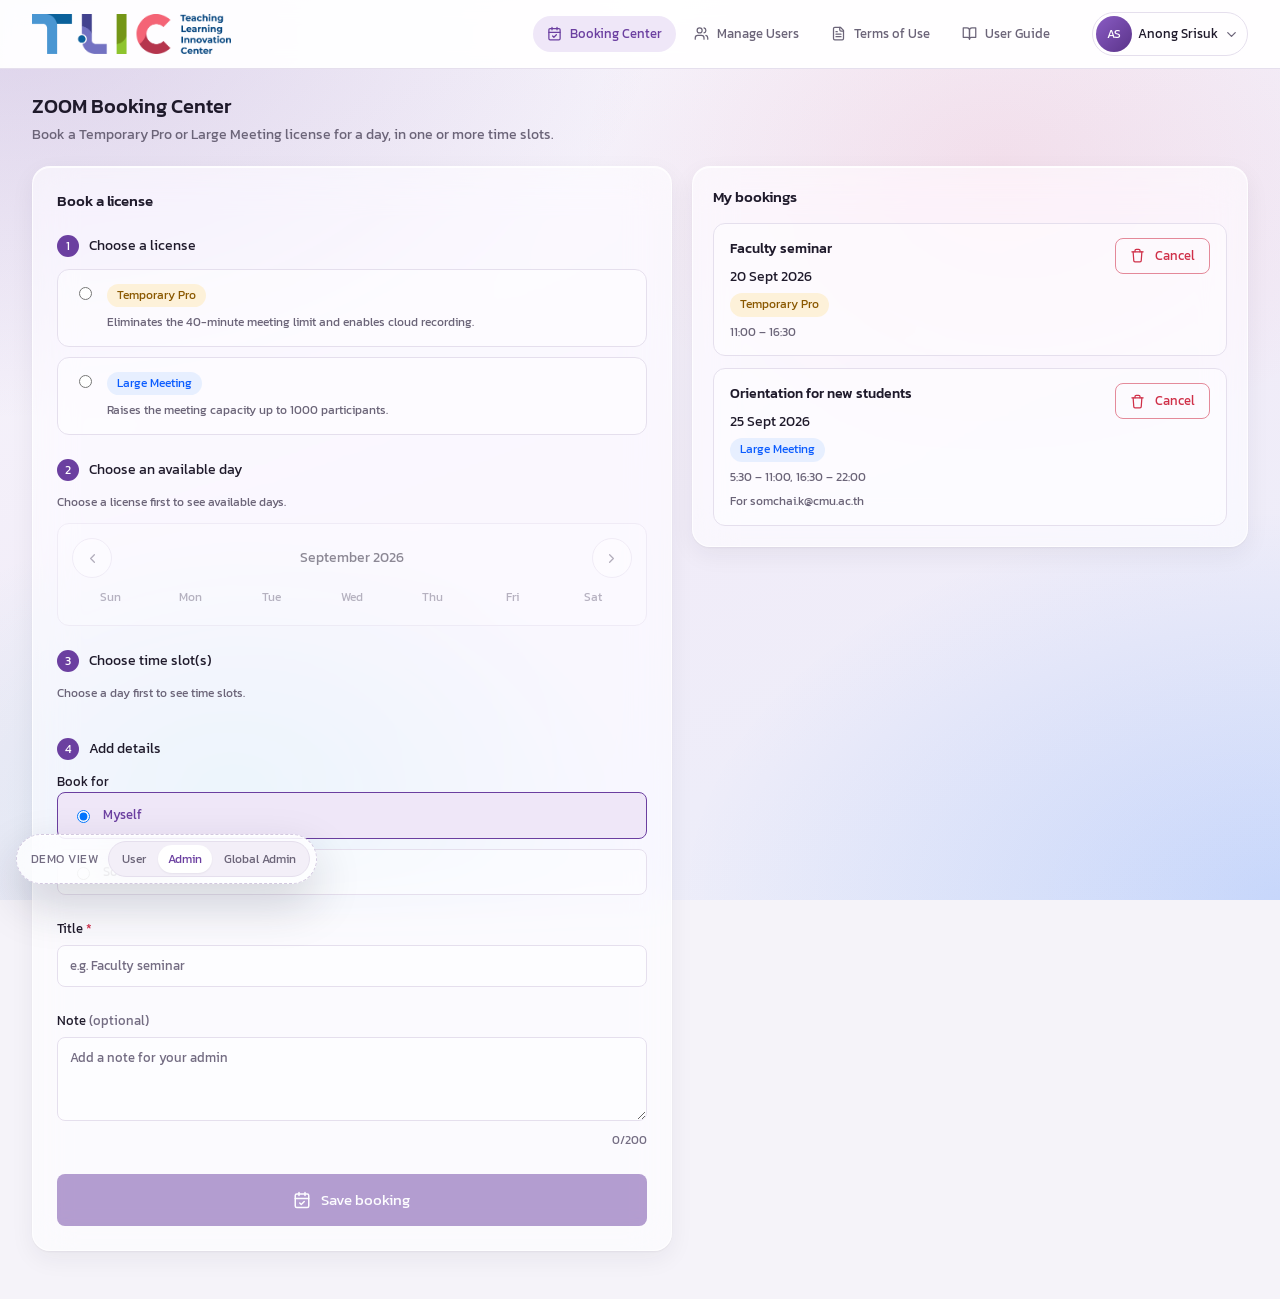
==== commit 60b0b874: "feat(design): rework login page, license rules and admin console Login: logos sit above a frosted-gl" ====
--- a/design/booking.html
+++ b/design/booking.html
@@ -23,17 +23,17 @@
       </a>
 
       <nav class="nav-links" data-i18n-aria-label="nav.primary">
-        <a class="nav-link" href="manage-admins.html" data-global-only>
-          <svg class="icon icon-sm" aria-hidden="true"><use href="#i-shield"></use></svg>
-          <span data-i18n="menu.manageAdmins">Admin Console</span>
+        <a class="nav-link" href="booking.html" aria-current="page">
+          <svg class="icon icon-sm" aria-hidden="true"><use href="#i-calendar-check"></use></svg>
+          <span data-i18n="nav.booking">Booking Center</span>
         </a>
         <a class="nav-link" href="manage-users.html" data-admin-only>
           <svg class="icon icon-sm" aria-hidden="true"><use href="#i-users"></use></svg>
           <span data-i18n="menu.manageUsers">Manage Users</span>
         </a>
-        <a class="nav-link" href="booking.html" aria-current="page">
-          <svg class="icon icon-sm" aria-hidden="true"><use href="#i-calendar-check"></use></svg>
-          <span data-i18n="nav.booking">Booking Center</span>
+        <a class="nav-link" href="manage-admins.html" data-global-only>
+          <svg class="icon icon-sm" aria-hidden="true"><use href="#i-shield"></use></svg>
+          <span data-i18n="menu.manageAdmins">Admin Console</span>
         </a>
         <button type="button" class="nav-link" data-modal-open="terms-modal">
           <svg class="icon icon-sm" aria-hidden="true"><use href="#i-file-text"></use></svg>
@@ -48,6 +48,7 @@
       <div class="dropdown" data-dropdown>
         <button type="button" class="avatar-button" data-dropdown-toggle aria-expanded="false" aria-controls="user-menu" data-i18n-aria-label="menu.open">
           <span class="avatar avatar-sm" aria-hidden="true">AS</span>
+          <span class="avatar-name">Anong Srisuk</span>
           <svg class="icon icon-sm" aria-hidden="true"><use href="#i-chevron-down"></use></svg>
         </button>
 
@@ -61,17 +62,17 @@
           </div>
 
           <div class="menu-section menu-mobile-only">
+            <a class="menu-item" href="booking.html" aria-current="page">
+              <svg class="icon" aria-hidden="true"><use href="#i-calendar-check"></use></svg>
+              <span data-i18n="nav.booking">Booking Center</span>
+            </a>
+            <a class="menu-item" href="manage-users.html" data-admin-only>
+              <svg class="icon" aria-hidden="true"><use href="#i-users"></use></svg>
+              <span data-i18n="menu.manageUsers">Manage Users</span>
+            </a>
             <a class="menu-item" href="manage-admins.html" data-global-only>
               <svg class="icon" aria-hidden="true"><use href="#i-shield"></use></svg>
               <span data-i18n="menu.manageAdmins">Admin Console</span>
-            </a>
-            <a class="menu-item" href="manage-users.html" data-admin-only>
-              <svg class="icon" aria-hidden="true"><use href="#i-users"></use></svg>
-              <span data-i18n="menu.manageUsers">Manage Users</span>
-            </a>
-            <a class="menu-item" href="booking.html" aria-current="page">
-              <svg class="icon" aria-hidden="true"><use href="#i-calendar-check"></use></svg>
-              <span data-i18n="nav.booking">Booking Center</span>
             </a>
             <button type="button" class="menu-item" data-modal-open="terms-modal">
               <svg class="icon" aria-hidden="true"><use href="#i-file-text"></use></svg>
--- a/design/assets/css/styles.css
+++ b/design/assets/css/styles.css
@@ -70,7 +70,6 @@
   --warning: #8a5800;
   --warning-soft: #fdf1d9;
 
-  --logo-chip: transparent;
   --focus-ring: 0 0 0 3px color-mix(in srgb, var(--primary) 35%, transparent);
 
   --radius-sm: 8px;
@@ -109,9 +108,9 @@
   --surface-2: #252131;
   --border: #322c40;
   --border-strong: #463d58;
-  --navbar-bg: #332d45;
-  --navbar-border: #463d58;
-  --navbar-hover: #40395a;
+  --navbar-bg: #3c3651;
+  --navbar-border: #4e4562;
+  --navbar-hover: #48415f;
   --glass-bg: rgba(36, 31, 50, 0.52);
   --glass-bg-strong: rgba(36, 31, 50, 0.78);
   --glass-inset: rgba(255, 255, 255, 0.04);
@@ -138,7 +137,6 @@
   --warning: #e9b54f;
   --warning-soft: #33291a;
 
-  --logo-chip: #ffffff;
   --shadow-sm: 0 1px 2px rgba(0, 0, 0, 0.4);
   --shadow: 0 1px 2px rgba(0, 0, 0, 0.3), 0 8px 24px rgba(0, 0, 0, 0.3);
   --shadow-lg: 0 20px 48px rgba(0, 0, 0, 0.55);
@@ -386,19 +384,6 @@
   background: var(--surface);
   color: var(--primary);
   box-shadow: var(--shadow-sm);
-}
-
-/* ---------- logos ---------- */
-.logo-chip {
-  display: inline-flex;
-  align-items: center;
-  padding: 0;
-  border-radius: var(--radius-sm);
-  background: var(--logo-chip);
-}
-
-:root[data-theme="dark"] .logo-chip {
-  padding: 4px 8px;
 }
 
 /* ---------- navbar ---------- */
@@ -421,6 +406,13 @@
   backdrop-filter: saturate(1.4) blur(10px);
 }
 
+/* Dark theme: a lighter, more see-through bar with a stronger blur so the page shows softly through it. */
+:root[data-theme="dark"] .navbar::before {
+  background: color-mix(in srgb, var(--navbar-bg) 72%, transparent);
+  -webkit-backdrop-filter: saturate(1.6) blur(24px);
+  backdrop-filter: saturate(1.6) blur(24px);
+}
+
 .navbar-inner {
   display: flex;
   align-items: center;
@@ -528,6 +520,15 @@
 
 .avatar-button:hover {
   background: var(--navbar-hover);
+}
+
+.avatar-name {
+  max-width: 160px;
+  overflow: hidden;
+  font-size: var(--fs-sm);
+  color: var(--text);
+  text-overflow: ellipsis;
+  white-space: nowrap;
 }
 
 .avatar-button[aria-expanded="true"] .icon {
@@ -635,12 +636,6 @@
   display: none !important;
 }
 
-/* Landing page: shows the Login button when signed out, the two action buttons when signed in. */
-:root[data-auth="out"] [data-auth-show="in"],
-:root[data-auth="in"] [data-auth-show="out"] {
-  display: none !important;
-}
-
 @keyframes pop-in {
   from {
     opacity: 0;
@@ -683,7 +678,8 @@
   color: var(--text-muted);
 }
 
-.badge-pro {
+.badge-pro,
+.badge-reservedPro {
   background: var(--primary-soft);
   color: var(--primary);
 }
@@ -1040,15 +1036,24 @@
 }
 
 /* ---------- toast ---------- */
+/* Shown as a manual popover (see app.js raiseToasts) so it sits in the top layer, above modal dialogs.
+   The resets below undo the popover defaults; z-index is the fallback for older browsers. */
 .toast-region {
   position: fixed;
-  right: 16px;
-  bottom: 16px;
+  inset: auto 16px 16px auto;
   z-index: 60;
   display: grid;
   gap: 8px;
   justify-items: end;
+  width: auto;
+  height: auto;
   max-width: calc(100vw - 32px);
+  margin: 0;
+  padding: 0;
+  border: 0;
+  overflow: visible;
+  background: transparent;
+  color: inherit;
 }
 
 .toast {
@@ -1142,7 +1147,8 @@
   position: relative;
   display: flex;
   flex-direction: column;
-  padding: 24px var(--gutter);
+  gap: var(--space-2xl);
+  padding: var(--space-xl) var(--space-xl);
   background-color: var(--bg);
   background-image: var(--bg-gradient);
 }
@@ -1153,25 +1159,45 @@
   gap: 8px;
 }
 
+.landing-main {
+  display: flex;
+  flex-direction: column;
+  align-items: center;
+  gap: var(--space-2xl);
+  width: 100%;
+  max-width: 480px;
+  margin: auto;
+}
+
 .landing-content {
   display: flex;
-  flex: 1;
   flex-direction: column;
   align-items: center;
+  width: 100%;
+  padding: var(--space-2xl) var(--space-xl);
+  border: 1px solid var(--glass-border);
+  border-radius: var(--radius-lg);
+  background: var(--glass-bg);
+  box-shadow: var(--shadow), var(--glass-highlight);
+  -webkit-backdrop-filter: var(--glass-blur);
+  backdrop-filter: var(--glass-blur);
+  text-align: center;
+}
+
+.logo-row {
+  display: flex;
+  align-items: center;
   justify-content: center;
+  flex-wrap: nowrap;
+  gap: var(--space-sm);
   width: 100%;
-  max-width: 420px;
-  margin: 0 auto;
-  padding-block: var(--space-2xl);
-  text-align: center;
-}
-
-.logo-row {
-  display: flex;
-  align-items: center;
-  justify-content: center;
-  flex-wrap: wrap;
-  gap: var(--space-md);
+}
+
+/* Widths follow each file's real ratio: CMU 1:1, TLIC 5:1, Zoom 4.3:1. The row stays on one line and
+   must fit the narrowest panel (about 440px at 1024px wide); the logos shrink if it ever runs out. */
+.logo-row img {
+  min-width: 0;
+  object-fit: contain;
 }
 
 .logo-row .logo-cmu {
@@ -1181,22 +1207,23 @@
 
 .logo-row .logo-tlic {
   width: auto;
-  height: 46px;
+  height: 30px;
 }
 
 .logo-row .logo-zoom {
   width: auto;
-  height: 26px;
+  height: 30px;
 }
 
 .logo-divider {
+  flex: none;
   width: 1px;
   height: 40px;
   background: var(--border);
 }
 
 .landing-welcome {
-  margin: var(--space-2xl) 0 0;
+  margin: 0 0 var(--space-xs);
   font-size: var(--fs-lg);
   font-weight: var(--fw-regular);
   color: var(--text-muted);
@@ -1212,22 +1239,22 @@
 }
 
 .landing-subtitle {
-  margin: var(--space-xs) 0 var(--space-xl);
+  margin: var(--space-sm) 0 var(--space-2xl);
   color: var(--text-muted);
 }
 
 .landing-actions {
   display: grid;
-  gap: 12px;
+  gap: var(--space-md);
   width: 100%;
 }
 
 .landing-actions .landing-note {
-  margin-top: 2px;
+  margin-top: var(--space-xs);
 }
 
 .landing-note {
-  margin: 14px 0 0;
+  margin: var(--space-md) 0 0;
   font-size: var(--fs-xs);
   color: var(--text-subtle);
 }
@@ -1255,6 +1282,22 @@
 
 .page-wide {
   max-width: 1280px;
+}
+
+/* Profile: centre the cards vertically in the space below the navbar (short content only;
+   taller content simply scrolls). */
+body:has(.page-centered) {
+  display: flex;
+  flex-direction: column;
+}
+
+.page-centered {
+  display: flex;
+  flex: 1;
+  flex-direction: column;
+  justify-content: center;
+  width: 100%;
+  padding-block: var(--space-xl);
 }
 
 .profile-grid {
@@ -1699,6 +1742,52 @@
   color: var(--text-muted);
 }
 
+/* Sortable column headers (Manage Users). */
+.sort-button {
+  display: inline-flex;
+  align-items: center;
+  gap: 6px;
+  padding: 0;
+  border: 0;
+  background: transparent;
+  color: inherit;
+  font: inherit;
+  letter-spacing: inherit;
+  text-transform: inherit;
+  cursor: pointer;
+}
+
+.sort-button:hover {
+  color: var(--text);
+}
+
+.sort-button:focus-visible {
+  outline: none;
+  border-radius: var(--radius-sm);
+  box-shadow: var(--focus-ring);
+}
+
+.sort-icon {
+  opacity: 0.45;
+}
+
+.sort-button:hover .sort-icon {
+  opacity: 0.8;
+}
+
+.users-table th[aria-sort] {
+  color: var(--text);
+}
+
+.users-table th[aria-sort] .sort-icon {
+  opacity: 1;
+  color: var(--primary);
+}
+
+.users-table th[aria-sort="ascending"] .sort-icon {
+  transform: rotate(180deg);
+}
+
 .users-table td {
   padding: 10px 22px;
   border-bottom: 1px solid var(--border);
@@ -1783,6 +1872,12 @@
 .license-bubble:hover {
   border-color: currentColor;
   box-shadow: 0 0 0 3px color-mix(in srgb, currentColor 16%, transparent);
+}
+
+/* Basic has no license to highlight, so its bubble carries no border (the transparent one keeps the size). */
+.license-bubble.badge-basic,
+.license-bubble.badge-basic:hover {
+  border-color: transparent;
 }
 
 .license-bubble .icon {
@@ -1883,6 +1978,25 @@
   color: var(--text-muted);
 }
 
+/* Confirmation text with line breaks (set through textContent). */
+.confirm-body {
+  white-space: pre-line;
+}
+
+/* "Expires in ..." beside the license name and quota note. */
+.license-action-expiry {
+  font-size: var(--fs-xs);
+  color: var(--text-muted);
+}
+
+.license-action-expiry.is-soon {
+  color: var(--warning);
+}
+
+.license-action-expiry.is-overdue {
+  color: var(--danger);
+}
+
 /* Read-only marker for CMU licenses when the viewer is not Global Admin. */
 .license-lock {
   display: inline-flex;
@@ -1967,7 +2081,8 @@
 }
 
 /* ---------- manage admins ---------- */
-.org-heading h1.card-title {
+/* Admin Console: the admins card titles its own section, so it is an h2 with the card title size. */
+.org-heading .card-title {
   margin-bottom: 8px;
   font-size: var(--fs-md);
 }
@@ -2033,41 +2148,206 @@
   color: var(--text-muted);
 }
 
+/* ---------- Admin Console: page filter, stats, quota table ---------- */
+/* The Admin Console stacks full-width cards instead of using the manage grid. */
+.page > .card + .card,
+.tab-panel > .card + .card {
+  margin-top: var(--space-lg);
+}
+
+/* Admin Console tabs: Stats / Admin Management. */
+.tabs {
+  display: flex;
+  gap: var(--space-xs);
+  margin-bottom: var(--space-lg);
+  border-bottom: 1px solid var(--border);
+}
+
+.tab {
+  margin-bottom: -1px;
+  padding: 10px var(--space-md);
+  border: 0;
+  border-bottom: 2px solid transparent;
+  background: transparent;
+  color: var(--text-muted);
+  font: inherit;
+  font-size: var(--fs-base);
+  cursor: pointer;
+}
+
+.tab:hover {
+  color: var(--text);
+}
+
+.tab[aria-selected="true"] {
+  border-bottom-color: var(--primary);
+  color: var(--primary);
+  font-weight: var(--fw-medium);
+}
+
+.tab:focus-visible {
+  outline: none;
+  box-shadow: var(--focus-ring);
+  border-radius: var(--radius-sm);
+}
+
+.page-header-row {
+  display: flex;
+  flex-wrap: wrap;
+  align-items: flex-end;
+  justify-content: space-between;
+  gap: var(--space-sm) var(--space-md);
+}
+
+.page-filter {
+  display: flex;
+  align-items: center;
+  gap: var(--space-xs);
+}
+
+.page-filter label {
+  font-size: var(--fs-xs);
+  color: var(--text-muted);
+}
+
+.stat-grid {
+  display: grid;
+  grid-template-columns: repeat(auto-fit, minmax(240px, 1fr));
+  gap: var(--space-md);
+  margin-top: var(--space-md);
+}
+
+.stat {
+  display: grid;
+  gap: 6px;
+  padding: var(--space-sm) var(--space-md) var(--space-md);
+  border: 1px solid var(--border);
+  border-radius: var(--radius);
+  background: var(--glass-inset);
+}
+
+.stat-head {
+  display: flex;
+  align-items: center;
+  justify-content: space-between;
+  gap: var(--space-xs);
+}
+
+.stat-left {
+  font-size: var(--fs-xs);
+  color: var(--text-muted);
+  font-variant-numeric: tabular-nums;
+}
+
+.stat-label {
+  margin: 0;
+  font-size: var(--fs-xs);
+  color: var(--text-muted);
+}
+
+.stat-value {
+  margin: 0;
+  font-size: var(--fs-2xl);
+  font-weight: var(--fw-medium);
+  line-height: var(--lh-tight);
+  font-variant-numeric: tabular-nums;
+}
+
+.stat-figures {
+  display: flex;
+  align-items: baseline;
+  justify-content: space-between;
+  gap: var(--space-xs);
+}
+
+.stat-percent {
+  font-size: var(--fs-md);
+  color: var(--text-muted);
+  font-variant-numeric: tabular-nums;
+}
+
+.stats-card {
+  padding: 18px 22px 22px;
+}
+
+/* Same shape as the users card: a padded title row, then a full-bleed table. */
+.quota-table-card {
+  display: flex;
+  flex-direction: column;
+  min-width: 0;
+  overflow: hidden;
+}
+
+.quota-table-head {
+  display: flex;
+  align-items: center;
+  justify-content: space-between;
+  gap: var(--space-sm);
+  padding: 18px 22px;
+  border-bottom: 1px solid var(--border);
+}
+
+.quota-total {
+  font-size: var(--fs-sm);
+  color: var(--text-muted);
+}
+
+.quota-table-card .table-scroll {
+  min-height: 0;
+  max-height: none;
+}
+
+.quota-field {
+  display: grid;
+  gap: 6px;
+}
+
+.quota-cell {
+  display: grid;
+  gap: 6px;
+  min-width: 180px;
+  max-width: 320px;
+}
+
+.quota-cell .quota-numbers {
+  margin: 0;
+}
+
 /* ==========================================================================
    3. Booking Center
    ========================================================================== */
 .page-header {
-  margin-bottom: 24px;
+  margin-bottom: var(--space-lg);
 }
 
 .page-header h1 {
   margin: 0;
   font-size: var(--fs-2xl);
-  font-weight: var(--fw-semibold);
+  font-weight: var(--fw-medium);
   line-height: var(--lh-heading);
 }
 
 .page-subtitle {
-  margin: 6px 0 0;
+  margin: var(--space-2xs) 0 0;
   color: var(--text-muted);
 }
 
 .booking-grid {
   display: grid;
   grid-template-columns: minmax(0, 1.15fr) minmax(280px, 1fr);
-  gap: 24px;
+  gap: var(--space-lg);
   align-items: start;
 }
 
 .booking-card {
   display: grid;
-  gap: 28px;
-  padding: 28px;
+  gap: var(--space-xl);
+  padding: var(--space-xl);
 }
 
 .booking-step {
   display: grid;
-  gap: 12px;
+  gap: var(--space-sm);
 }
 
 .booking-step-label {
@@ -2621,11 +2901,7 @@
   }
 
   .landing-content {
-    padding-block: 16px 32px;
-  }
-
-  .landing-welcome {
-    margin-top: 32px;
+    padding: var(--space-2xl) var(--space-lg);
   }
 
   .page {
@@ -2719,6 +2995,17 @@
 
   .admins-table td:first-child {
     grid-column: auto;
+  }
+
+  /* "All organizations": the org name goes on its own line, Revoke stays beside the name. */
+  .admins-table td.col-action {
+    grid-column: 2;
+    grid-row: 1;
+  }
+
+  .admins-table td[data-label] {
+    grid-column: 1 / -1;
+    grid-row: 2;
   }
 
   .usage-table th,
@@ -2804,25 +3091,33 @@
 /* Compact logo row where the landing panel is narrow: tablet split view and small phones. */
 @media (min-width: 768px) and (max-width: 1023px), (max-width: 420px) {
   .logo-row {
-    flex-wrap: nowrap;
-    gap: 12px;
+    gap: 10px;
   }
 
   .logo-row .logo-cmu {
-    width: 52px;
-    height: 52px;
+    width: 44px;
+    height: 44px;
   }
 
   .logo-row .logo-tlic {
-    height: 38px;
+    height: 23px;
   }
 
   .logo-row .logo-zoom {
-    height: 22px;
+    height: 23px;
+  }
+
+  .logo-divider {
+    height: 32px;
   }
 }
 
 @media (max-width: 420px) {
+  /* The name is dropped so the logo and account button fit on small phones. */
+  .avatar-name {
+    display: none;
+  }
+
   /* Only the 3-button role switcher needs to drop its label to fit. */
   .demo-role-switcher .demo-label {
     display: none;
@@ -2848,8 +3143,13 @@
   .card,
   .menu,
   .modal,
-  .demo-switcher {
+  .demo-switcher,
+  .landing-content {
     background: var(--surface);
+  }
+
+  :root[data-theme="dark"] .navbar::before {
+    background: var(--navbar-bg);
   }
 
   .users-table th {
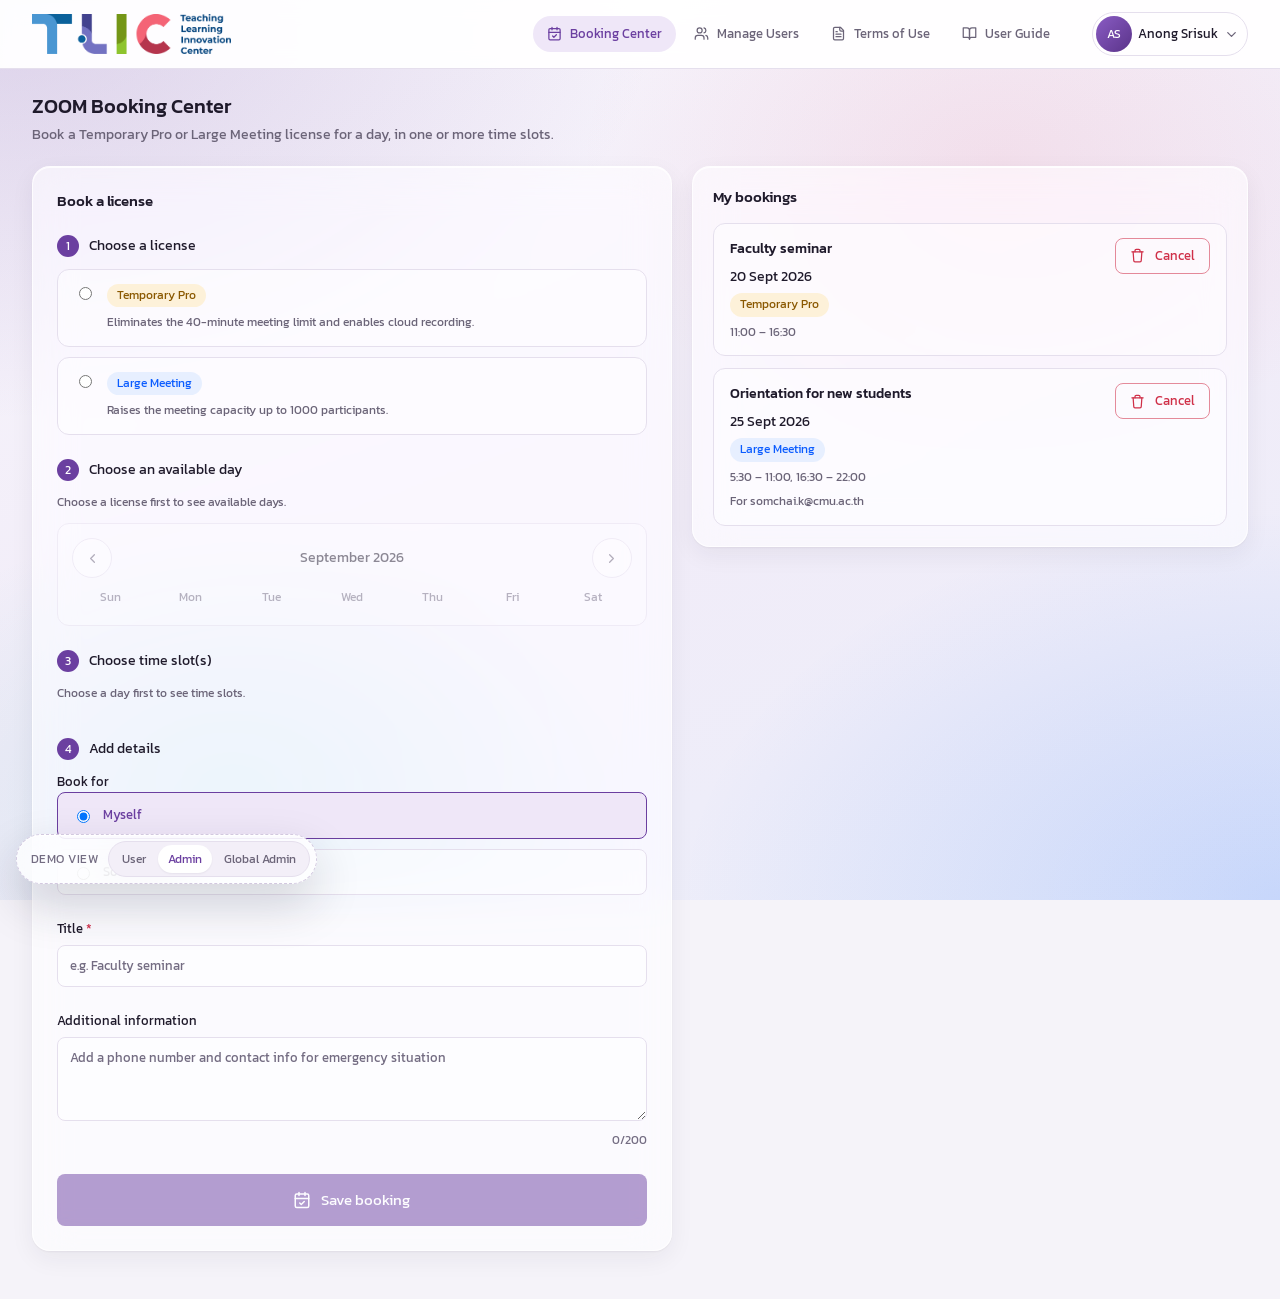
==== commit ad8ccc56: "feat(design): rework profile license cards and document Pro expiry The Terms of Use never said that " ====
--- a/design/booking.html
+++ b/design/booking.html
@@ -54,9 +54,10 @@
 
         <div class="menu" id="user-menu" data-dropdown-menu hidden>
           <div class="menu-header">
-            <span class="avatar avatar-md" aria-hidden="true">AS</span>
+            <span class="avatar avatar-lg" aria-hidden="true">AS</span>
             <div>
               <strong>Anong Srisuk</strong>
+              <p class="menu-email">anong.s@cmu.ac.th</p>
               <a href="https://zoom.us/profile" target="_blank" rel="noopener" data-i18n="menu.editProfile">Edit Profile</a>
             </div>
           </div>
@@ -210,7 +211,7 @@
 
           <div class="booking-field booking-field-group">
             <label class="booking-field-label" for="booking-note">
-              <span data-i18n="booking.noteLabel">Note</span> <span class="optional-mark" data-i18n="booking.optional">(optional)</span>
+              <span data-i18n="booking.noteLabel">Contact Info</span>
             </label>
             <textarea class="textarea" id="booking-note" rows="3" maxlength="200" data-note-input data-i18n-placeholder="booking.notePlaceholder"></textarea>
             <p class="textarea-count" data-note-count>0/200</p>
@@ -245,10 +246,12 @@
         </button>
       </div>
       <div class="modal-body">
-        <!-- Content from "เงื่อนไขการใช้ ZOOM Pro.txt"; text lives in i18n.js (terms.*). -->
+        <!-- Content from "เงื่อนไขการใช้ ZOOM Pro.txt" plus the Pro expiration interval (terms.3 /
+             terms.note3, not in that file); text lives in i18n.js (terms.*). -->
         <ol class="terms-list">
           <li data-i18n="terms.1"></li>
           <li data-i18n="terms.2"></li>
+          <li data-i18n="terms.3"></li>
         </ol>
         <div class="terms-notes">
           <p class="terms-notes-title" data-i18n="terms.notesTitle">Notes</p>
@@ -258,6 +261,7 @@
               <a href="https://line.me/R/ti/p/@tliccmu" target="_blank" rel="noopener">@tliccmu</a>
             </li>
             <li data-i18n="terms.note2"></li>
+            <li data-i18n="terms.note3"></li>
           </ul>
         </div>
       </div>
--- a/design/assets/css/styles.css
+++ b/design/assets/css/styles.css
@@ -8,6 +8,7 @@
   --font-sans: "Kanit", "Segoe UI", "Leelawadee UI", Tahoma, system-ui, sans-serif;
 
   /* Type scale (14px base). Kanit runs heavy, so: 600 display, 500 titles, 400 controls/labels/body. */
+  --fs-3xs: 11px;
   --fs-2xs: 12px;
   --fs-xs: 12px;
   --fs-sm: 13px;
@@ -492,11 +493,18 @@
   font-size: 14px;
 }
 
+/* Account menu header only; the navbar button keeps .avatar-sm. */
+.avatar-lg {
+  width: 56px;
+  height: 56px;
+  font-size: 18px;
+}
+
 .avatar-xl {
-  width: 112px;
-  height: 112px;
-  font-size: 34px;
-  box-shadow: 0 0 0 6px var(--primary-soft);
+  width: 140px;
+  height: 140px;
+  font-size: 42px;
+  box-shadow: 0 0 0 8px var(--primary-soft);
 }
 
 .dropdown {
@@ -567,6 +575,13 @@
   font-size: var(--fs-base);
   font-weight: var(--fw-medium);
   line-height: var(--lh-heading);
+}
+
+.menu-email {
+  margin: 2px 0 4px;
+  font-size: var(--fs-xs);
+  color: var(--text-muted);
+  word-break: break-all;
 }
 
 .menu-header a {
@@ -1302,22 +1317,46 @@
 
 .profile-grid {
   display: grid;
-  grid-template-columns: minmax(280px, 340px) minmax(0, 1fr);
+  grid-template-columns: minmax(0, 1fr) minmax(300px, 380px);
   gap: var(--space-lg);
   align-items: stretch;
 }
 
+/* Identity beside the license controls. auto-fit stacks them whenever the card is too narrow for two
+   columns, which a viewport breakpoint could not do: the card's width comes from its grid track, so
+   it is full-page below 860px but much narrower between 861px and ~1023px. */
 .profile-card {
-  display: flex;
-  flex-direction: column;
-  align-items: center;
+  display: grid;
+  grid-template-columns: repeat(auto-fit, minmax(240px, 1fr));
+  /* The content row absorbs the slack the taller Zoom panel adds, so both columns have room to
+     spread; the recording footer keeps its own height at the bottom. */
+  grid-template-rows: minmax(min-content, 1fr) auto;
+  gap: var(--space-xl);
   padding: 28px var(--space-xl) var(--space-xl);
   text-align: center;
 }
 
+.profile-identity,
+.profile-license {
+  display: flex;
+  flex-direction: column;
+  align-items: center;
+}
+
+/* Spread avatar, name, email and organization down the column instead of bunching them at the top
+   beside the taller license list. */
+.profile-identity {
+  justify-content: space-around;
+}
+
+
+.profile-nameplate {
+  margin-top: var(--space-md);
+}
+
 .profile-name {
-  margin: var(--space-md) 0 var(--space-2xs);
-  font-size: var(--fs-xl);
+  margin: 0;
+  font-size: var(--fs-3xl);
   font-weight: var(--fw-medium);
   line-height: var(--lh-heading);
 }
@@ -1341,44 +1380,89 @@
   color: var(--text-muted);
 }
 
+/* One card per held license: the Zoom license itself, then any add-on. Grows to fill the column and
+   spreads the cards down it, matching the identity block's distribution. */
+.license-list {
+  display: grid;
+  gap: var(--space-sm);
+  align-content: space-around;
+  flex-grow: 1;
+  width: 100%;
+}
+
 .license-box {
   width: 100%;
-  margin-top: var(--space-xl);
   padding: var(--space-lg) var(--space-md);
   border-radius: var(--radius);
   background: linear-gradient(160deg, var(--primary-soft), var(--surface-2));
 }
 
+/* With nothing to share the column, a single card fills it and spreads its own contents instead of
+   floating as a small block in empty space. Two or more cards keep their natural height and are
+   spread apart by the list's align-content above. */
+.license-list:has(.license-box:only-child) {
+  align-content: stretch;
+}
+
+.license-box:only-child {
+  display: flex;
+  flex-direction: column;
+  /* centre, so the name bubble keeps its pill width instead of stretching across the card */
+  align-items: center;
+  justify-content: space-around;
+}
+
 .license-caption {
   margin: 0;
   font-size: var(--fs-xs);
   color: var(--text-muted);
 }
 
+/* Same colour-per-license bubble as the Manage Users rows; .badge-{license} supplies the colours. */
 .license-name {
-  margin: 6px 0 12px;
-  font-size: var(--fs-3xl);
+  display: inline-flex;
+  align-items: center;
+  margin: 10px 0 0;
+  padding: 10px 28px;
+  /* Same tinted outline as .license-bubble: badge-pro's fill matches the card's gradient, so the
+     bubble needs an edge to stay legible. */
+  border: 1px solid color-mix(in srgb, currentColor 30%, transparent);
+  border-radius: 999px;
+  font-size: var(--fs-2xl);
   font-weight: var(--fw-medium);
-  line-height: 1.2;
-  color: var(--text);
-}
-
-.license-badges {
-  display: flex;
-  justify-content: center;
-  flex-wrap: wrap;
-  gap: 6px;
-}
-
+  line-height: 1.3;
+}
+
+/* Expiry sits directly on the divider above the Return link, the two kept as one block. */
+.license-footer {
+  width: 100%;
+  margin-top: var(--space-md);
+}
+
+/* Matches .license-return's padding-top, so the divider sits evenly between the two. */
 .license-expiry {
-  margin: 8px 0 0;
-  font-size: var(--fs-xs);
-  color: var(--warning);
-}
-
-/* Return / Request Pro button under the license box */
+  margin: 0 0 var(--space-sm);
+  font-size: var(--fs-3xs);
+  color: var(--text-muted);
+}
+
+/* Sits inside its own license card, under a divider, so it returns just that license.
+   Overrides .link-button's padding/border/colour, including on hover (same specificity, declared later). */
+.license-return {
+  width: 100%;
+  padding-top: var(--space-sm);
+  border-top: 1px solid var(--border);
+  color: var(--danger);
+  font-size: var(--fs-sm);
+}
+
+.license-return:hover {
+  color: color-mix(in srgb, var(--danger) 80%, var(--text));
+}
+
+/* Request Pro, inside the license card it refers to. */
 .profile-license-action {
-  margin-top: 24px;
+  margin-top: var(--space-md);
 }
 
 .request-hint {
@@ -1388,12 +1472,13 @@
 }
 
 
+/* Full-width footer row of the profile card; the grid gap supplies the space above the divider. */
 .recording-setting {
   display: flex;
   align-items: center;
   gap: 10px;
+  grid-column: 1 / -1;
   width: 100%;
-  margin-top: 28px;
   padding-top: 24px;
   border-top: 1px solid var(--border);
   text-align: left;
@@ -1409,27 +1494,28 @@
 .meeting-card {
   display: flex;
   flex-direction: column;
-  /* Center the logos + actions vertically so they balance the taller profile card. */
+  /* Center the logos + actions vertically so they balance the profile card beside them. */
   justify-content: center;
   padding: 28px var(--space-xl);
 }
 
+/* Sized to sit comfortably inside the 380px column: 80 + 24 + 168 = 272px of 332px available. */
 .meeting-logos {
   display: flex;
   align-items: center;
   justify-content: center;
-  gap: 32px;
+  gap: 24px;
   padding: 0 0 36px;
   border-bottom: 1px solid var(--border);
 }
 
 .meeting-logos .logo-cmu {
-  width: 96px;
-  height: 96px;
+  width: 80px;
+  height: 80px;
 }
 
 .meeting-logos .logo-zoom {
-  width: 200px;
+  width: 168px;
   height: auto;
 }
 
@@ -1449,7 +1535,7 @@
   text-align: left;
 }
 
-.meeting-actions .btn .icon:last-child {
+.meeting-actions .btn > .icon:last-child {
   margin-left: auto;
   opacity: 0.7;
 }
@@ -2609,11 +2695,6 @@
 
 .required-mark {
   color: var(--danger);
-}
-
-.optional-mark {
-  font-weight: var(--fw-regular);
-  color: var(--text-subtle);
 }
 
 .choice-group {
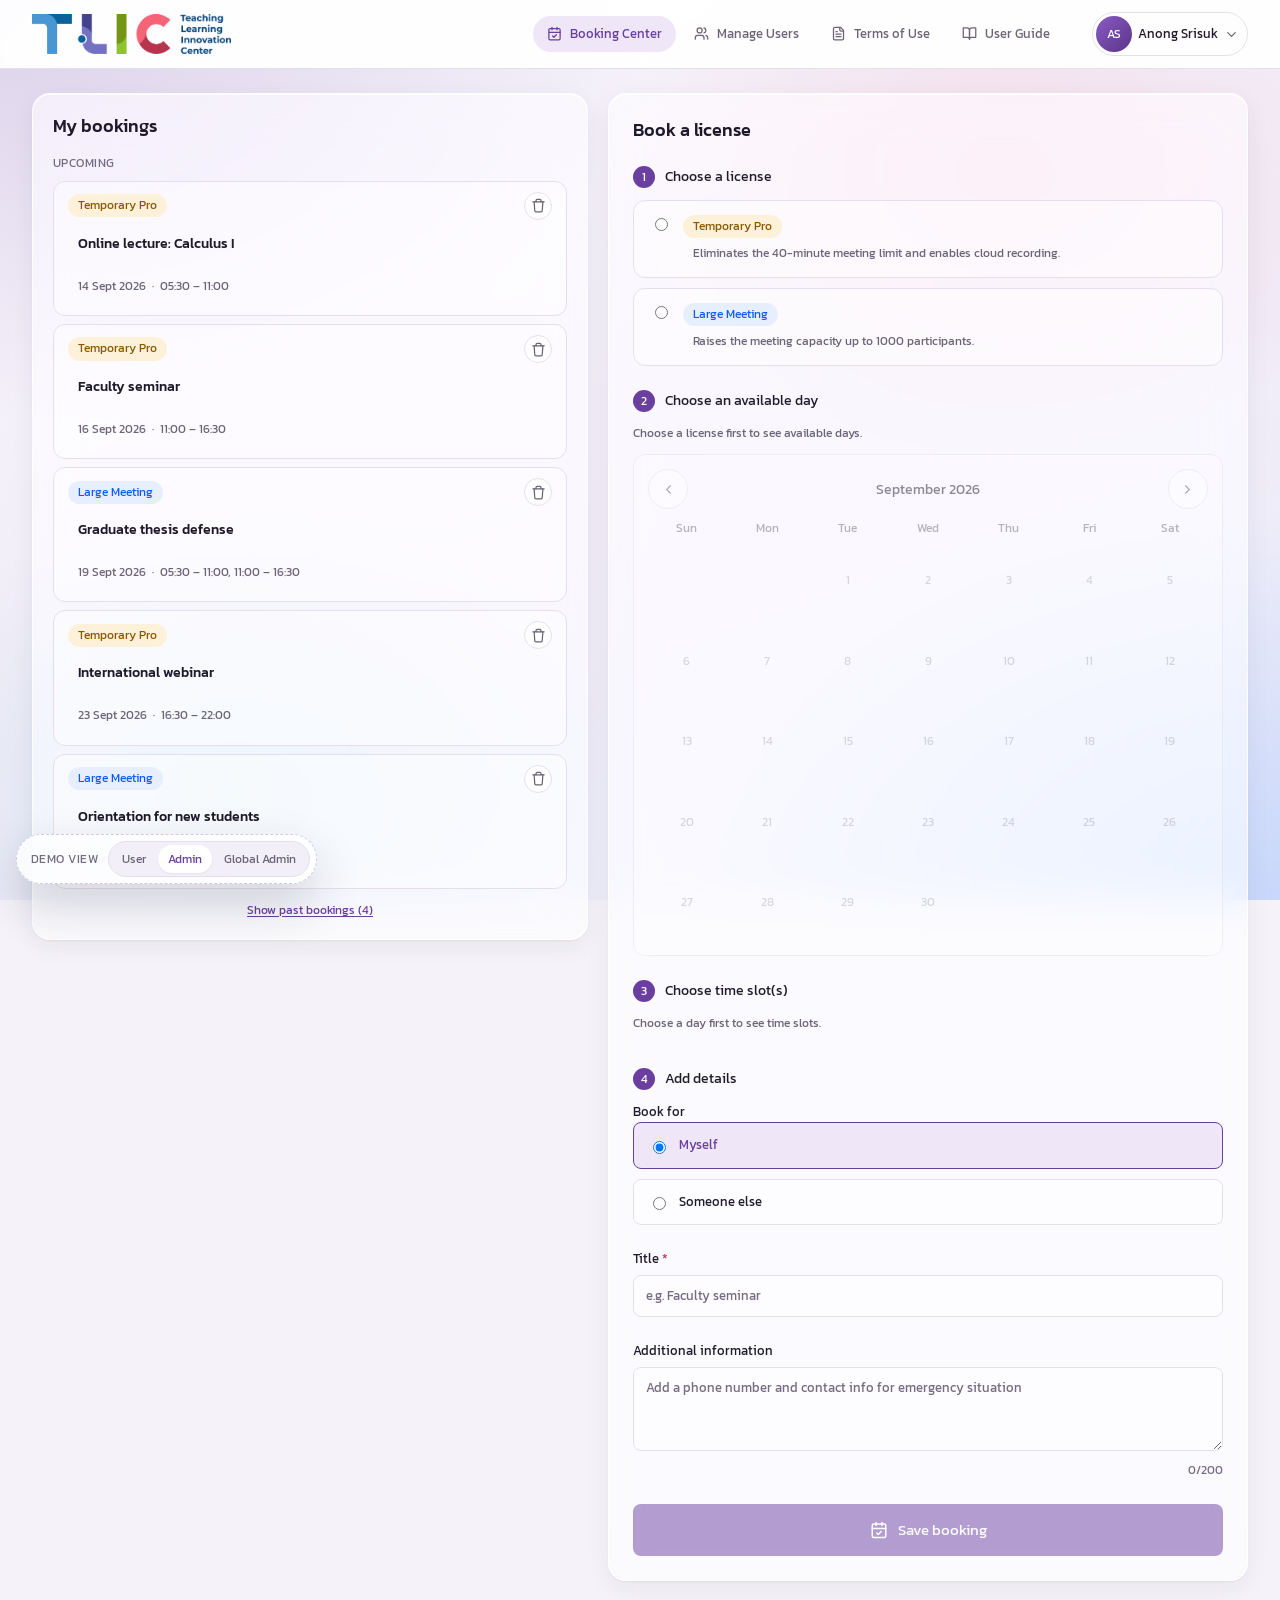
==== commit e5dc3639: "feat(design): match prototype to production app for user guide Bring every page in line with the pro" ====
--- a/design/booking.html
+++ b/design/booking.html
@@ -14,7 +14,7 @@
   <script src="assets/js/mock-data.js"></script>
   <script src="assets/js/booking.js" defer></script>
 </head>
-<body data-demo-switcher>
+<body data-demo-switcher data-page="booking">
   <!-- ===== Navbar (shared with profile.html / manage-users.html) ===== -->
   <header class="navbar">
     <div class="navbar-inner">
@@ -47,16 +47,16 @@
 
       <div class="dropdown" data-dropdown>
         <button type="button" class="avatar-button" data-dropdown-toggle aria-expanded="false" aria-controls="user-menu" data-i18n-aria-label="menu.open">
-          <span class="avatar avatar-sm" aria-hidden="true">AS</span>
-          <span class="avatar-name">Anong Srisuk</span>
+          <span class="avatar user-avatar avatar-sm" aria-hidden="true">AS</span>
+          <span class="avatar-name" data-i18n="demo.userName">Anong Srisuk</span>
           <svg class="icon icon-sm" aria-hidden="true"><use href="#i-chevron-down"></use></svg>
         </button>
 
         <div class="menu" id="user-menu" data-dropdown-menu hidden>
           <div class="menu-header">
-            <span class="avatar avatar-lg" aria-hidden="true">AS</span>
+            <span class="avatar user-avatar avatar-lg" aria-hidden="true">AS</span>
             <div>
-              <strong>Anong Srisuk</strong>
+              <strong data-i18n="demo.userName">Anong Srisuk</strong>
               <p class="menu-email">anong.s@cmu.ac.th</p>
               <a href="https://zoom.us/profile" target="_blank" rel="noopener" data-i18n="menu.editProfile">Edit Profile</a>
             </div>
@@ -115,19 +115,26 @@
     </div>
   </header>
 
-  <!-- ===== 3. Booking Center ===== -->
+  <!-- ===== 3. Booking Center (production app/pages/booking.vue) ===== -->
   <main class="page page-wide">
-    <div class="page-header">
-      <h1 data-i18n="booking.title">ZOOM Booking Center</h1>
-      <p class="page-subtitle" data-i18n="booking.subtitle">Book a Temporary Pro or Large Meeting license for a day, in one or more time slots.</p>
-    </div>
+    <h1 class="visually-hidden" data-i18n="booking.title">ZOOM Booking Center</h1>
 
     <div class="booking-grid">
+      <!-- My bookings: skeleton, grouped list or empty state, rendered by booking.js. -->
+      <section class="card bookings-card" aria-labelledby="my-bookings-title">
+        <h2 id="my-bookings-title" class="card-title" data-i18n="booking.myBookings">My bookings</h2>
+        <div data-my-bookings></div>
+      </section>
+
       <section class="card booking-card" aria-labelledby="booking-form-title">
-        <h2 class="card-title" id="booking-form-title" data-i18n="booking.formTitle">Book a license</h2>
-
+        <h2 id="booking-form-title" class="card-title" data-i18n="booking.formTitle">Book a license</h2>
+
+        <!-- Step 1: license -->
         <div class="booking-step">
-          <p class="booking-step-label"><span class="step-number">1</span> <span data-i18n="booking.step.license">Choose a license</span></p>
+          <p class="booking-step-label">
+            <span class="step-number">1</span>
+            <span data-i18n="booking.step.license">Choose a license</span>
+          </p>
           <div class="license-picker" role="radiogroup" data-license-picker data-i18n-aria-label="booking.step.license">
             <label class="license-option">
               <input type="radio" name="booking-license" value="tempPro" data-license-radio>
@@ -146,37 +153,50 @@
           </div>
         </div>
 
-        <div class="booking-step">
-          <p class="booking-step-label"><span class="step-number">2</span> <span data-i18n="booking.step.date">Choose an available day</span></p>
-          <p class="booking-hint" data-pick-license-hint data-i18n="booking.pickLicenseFirst">Choose a license first to see available days.</p>
-
-          <div class="calendar" data-calendar aria-disabled="true">
-            <div class="calendar-head">
-              <button type="button" class="icon-button" data-cal-prev data-i18n-aria-label="booking.prevMonth">
-                <svg class="icon icon-sm" aria-hidden="true"><use href="#i-chevron-left"></use></svg>
-              </button>
-              <span class="calendar-title" data-cal-title></span>
-              <button type="button" class="icon-button" data-cal-next data-i18n-aria-label="booking.nextMonth">
-                <svg class="icon icon-sm" aria-hidden="true"><use href="#i-chevron-right"></use></svg>
-              </button>
-            </div>
-            <div class="calendar-weekdays" data-cal-weekdays></div>
-            <div class="calendar-grid" data-cal-grid></div>
-          </div>
-        </div>
-
+        <!-- Step 2: day -->
         <div class="booking-step">
           <p class="booking-step-label">
-            <span class="step-number">3</span> <span data-i18n="booking.step.time">Choose time slot(s)</span>
+            <span class="step-number">2</span>
+            <span data-i18n="booking.step.date">Choose an available day</span>
+          </p>
+          <p class="booking-hint" data-pick-license-hint data-i18n="booking.pickLicenseFirst">Choose a license first to see available days.</p>
+
+          <!-- Dimmed and inert while that license's availability loads. -->
+          <div class="loading-region" data-availability-region>
+            <div class="calendar" data-calendar aria-disabled="true">
+              <div class="calendar-head">
+                <button type="button" class="icon-button" data-cal-prev data-i18n-aria-label="booking.prevMonth">
+                  <svg class="icon icon-sm" aria-hidden="true"><use href="#i-chevron-left"></use></svg>
+                </button>
+                <span class="calendar-title" data-cal-title></span>
+                <button type="button" class="icon-button" data-cal-next data-i18n-aria-label="booking.nextMonth">
+                  <svg class="icon icon-sm" aria-hidden="true"><use href="#i-chevron-right"></use></svg>
+                </button>
+              </div>
+              <div class="calendar-weekdays" data-cal-weekdays></div>
+              <div class="calendar-grid" data-cal-grid></div>
+            </div>
+          </div>
+        </div>
+
+        <!-- Step 3: time slots -->
+        <div class="booking-step">
+          <p class="booking-step-label">
+            <span class="step-number">3</span>
+            <span data-i18n="booking.step.time">Choose time slot(s)</span>
             <span class="date-chip" data-picked-date hidden></span>
           </p>
           <p class="booking-hint" data-pick-date-hint data-i18n="booking.pickDateFirst">Choose a day first to see time slots.</p>
 
-          <div class="time-slot-picker" role="group" data-time-slot-picker aria-disabled="true" data-i18n-aria-label="booking.step.time"></div>
-        </div>
-
+          <div class="time-slot-picker loading-region" role="group" data-time-slot-picker aria-disabled="true" data-i18n-aria-label="booking.step.time"></div>
+        </div>
+
+        <!-- Step 4: details -->
         <div class="booking-step">
-          <p class="booking-step-label"><span class="step-number">4</span> <span data-i18n="booking.step.details">Add details</span></p>
+          <p class="booking-step-label">
+            <span class="step-number">4</span>
+            <span data-i18n="booking.step.details">Add details</span>
+          </p>
 
           <fieldset class="booking-field">
             <legend class="booking-field-label" data-i18n="booking.bookFor">Book for</legend>
@@ -185,52 +205,48 @@
                 <input type="radio" name="booking-for" value="self" data-book-for checked>
                 <span data-i18n="booking.forSelf">Myself</span>
               </label>
-              <!-- "Someone else" with its email box beside it (shown only when selected). -->
+
               <div class="choice-row">
                 <label class="choice-option">
                   <input type="radio" name="booking-for" value="other" data-book-for>
                   <span data-i18n="booking.forOther">Someone else</span>
                 </label>
+                <!-- The `hidden` attribute: styles.css splits the row only while the box is not [hidden]. -->
                 <div class="input-group" data-email-field hidden>
                   <label class="visually-hidden" for="booking-email" data-i18n="booking.emailLabel">Email (CMU account Only)</label>
-                  <input class="input" id="booking-email" type="text" inputmode="email" autocomplete="off" autocapitalize="off" spellcheck="false"
+                  <input id="booking-email" class="input" type="text" inputmode="email" autocomplete="off" autocapitalize="off" spellcheck="false"
                     maxlength="64" aria-required="true" aria-describedby="booking-email-error" data-email-input data-i18n-placeholder="booking.emailPlaceholder">
-                  <span class="input-suffix" data-email-domain>@cmu.ac.th</span>
+                  <span class="input-suffix">@cmu.ac.th</span>
                 </div>
               </div>
-              <p class="field-error" id="booking-email-error" data-email-error hidden></p>
+
+              <!-- Validation error, or "not in CMU Zoom yet" + "Check … from MIS" after a failed save. -->
+              <p id="booking-email-error" class="field-error" data-email-error hidden></p>
+              <button type="button" class="link-button" data-provision hidden></button>
             </div>
           </fieldset>
 
           <div class="booking-field booking-field-group">
             <label class="booking-field-label" for="booking-title">
-              <span data-i18n="booking.titleLabel">Title</span> <span class="required-mark" aria-hidden="true">*</span>
+              <span data-i18n="booking.titleLabel">Title</span>
+              <span class="required-mark" aria-hidden="true">*</span>
             </label>
-            <input class="input" id="booking-title" type="text" maxlength="100" aria-required="true" data-title-input data-i18n-placeholder="booking.titlePlaceholder">
+            <input id="booking-title" class="input" type="text" maxlength="100" aria-required="true" data-title-input data-i18n-placeholder="booking.titlePlaceholder">
           </div>
 
           <div class="booking-field booking-field-group">
             <label class="booking-field-label" for="booking-note">
-              <span data-i18n="booking.noteLabel">Contact Info</span>
+              <span data-i18n="booking.noteLabel">Additional information</span>
             </label>
-            <textarea class="textarea" id="booking-note" rows="3" maxlength="200" data-note-input data-i18n-placeholder="booking.notePlaceholder"></textarea>
+            <textarea id="booking-note" class="textarea" rows="3" maxlength="200" data-note-input data-i18n-placeholder="booking.notePlaceholder"></textarea>
             <p class="textarea-count" data-note-count>0/200</p>
           </div>
         </div>
 
         <button type="button" class="btn btn-primary btn-lg btn-block" data-save-booking disabled>
           <svg class="icon" aria-hidden="true"><use href="#i-calendar-check"></use></svg>
-          <span data-save-label data-i18n="booking.save">Save booking</span>
-        </button>
-      </section>
-
-      <section class="card bookings-card" aria-labelledby="my-bookings-title">
-        <h2 class="card-title" id="my-bookings-title" data-i18n="booking.myBookings">My bookings</h2>
-        <div class="booking-list" data-booking-list></div>
-        <div class="empty-state" data-booking-empty hidden>
-          <svg class="icon" aria-hidden="true"><use href="#i-calendar-check"></use></svg>
-          <p data-i18n="booking.empty">You have no upcoming bookings.</p>
-        </div>
+          <span data-save-label>Save booking</span>
+        </button>
       </section>
     </div>
   </main>
@@ -272,11 +288,11 @@
   </dialog>
 
   <!-- Booking summary shown before saving: filled by booking.js from the current selection. -->
-  <dialog class="modal" id="confirm-booking-modal" aria-labelledby="confirm-booking-title">
+  <dialog class="modal" id="confirm-booking-modal" aria-labelledby="confirm-booking-modal-title">
     <div class="modal-panel">
       <div class="modal-header">
         <span class="modal-icon"><svg class="icon" aria-hidden="true"><use href="#i-calendar-check"></use></svg></span>
-        <h2 id="confirm-booking-title" data-i18n="confirmBooking.title">Confirm your booking</h2>
+        <h2 id="confirm-booking-modal-title" data-i18n="confirmBooking.title">Confirm your booking</h2>
         <button type="button" class="icon-button" data-modal-close data-i18n-aria-label="modal.close">
           <svg class="icon" aria-hidden="true"><use href="#i-x"></use></svg>
         </button>
@@ -292,21 +308,22 @@
     </div>
   </dialog>
 
-  <dialog class="modal" id="cancel-booking-modal" aria-labelledby="cancel-booking-title">
+  <!-- Cancel an upcoming booking, or "Free up now" for one in use (title, icon, body and button switch). -->
+  <dialog class="modal" id="cancel-booking-modal" aria-labelledby="cancel-booking-modal-title">
     <div class="modal-panel">
       <div class="modal-header">
-        <span class="modal-icon modal-icon-danger"><svg class="icon" aria-hidden="true"><use href="#i-trash"></use></svg></span>
-        <h2 id="cancel-booking-title" data-i18n="cancelBooking.title">Cancel this booking?</h2>
+        <span class="modal-icon modal-icon-danger"><svg class="icon" aria-hidden="true"><use href="#i-trash" data-cancel-icon></use></svg></span>
+        <h2 id="cancel-booking-modal-title" data-cancel-title></h2>
         <button type="button" class="icon-button" data-modal-close data-i18n-aria-label="modal.close">
           <svg class="icon" aria-hidden="true"><use href="#i-x"></use></svg>
         </button>
       </div>
       <div class="modal-body">
-        <p data-i18n="cancelBooking.body"></p>
+        <p data-cancel-body></p>
       </div>
       <div class="modal-footer">
         <button type="button" class="btn btn-ghost" data-modal-close data-i18n="modal.cancel">Cancel</button>
-        <button type="button" class="btn btn-danger" data-confirm-cancel-booking data-i18n="cancelBooking.confirm">Confirm</button>
+        <button type="button" class="btn btn-danger" data-confirm-cancel-booking></button>
       </div>
     </div>
   </dialog>
--- a/design/assets/css/styles.css
+++ b/design/assets/css/styles.css
@@ -704,6 +704,13 @@
   color: var(--warning);
 }
 
+/* Prototype key is `emergencyPro` (App.LICENSES.EMERGENCY_PRO); production's slug is `emergPro`. */
+.badge-emergPro,
+.badge-emergencyPro {
+  background: var(--danger-soft);
+  color: var(--danger);
+}
+
 .badge-largeMeeting {
   background: var(--zoom-soft);
   color: var(--zoom-text);
@@ -1691,6 +1698,12 @@
   border-top: 1px solid var(--border);
 }
 
+.quota-divider {
+  margin: 0;
+  border: 0;
+  border-top: 1px solid var(--border);
+}
+
 .quota-group-label {
   margin: 0 0 -6px;
   font-size: var(--fs-2xs);
@@ -1738,6 +1751,12 @@
 
 .progress-bar[data-license="largeMeeting"] {
   background: var(--zoom);
+}
+
+/* Tinted so it does not read as the solid red of .is-full below. */
+.progress-bar[data-license="emergPro"],
+.progress-bar[data-license="emergencyPro"] {
+  background: color-mix(in srgb, var(--danger) 60%, transparent);
 }
 
 .progress-bar.is-full {
@@ -2420,7 +2439,7 @@
 
 .booking-grid {
   display: grid;
-  grid-template-columns: minmax(0, 1.15fr) minmax(280px, 1fr);
+  grid-template-columns: minmax(280px, 1fr) minmax(0, 1.15fr);
   gap: var(--space-lg);
   align-items: start;
 }
@@ -2616,6 +2635,147 @@
   color: var(--on-primary);
 }
 
+/* Admin Console booking calendar: month grid (60%) beside today / upcoming / past bookings. */
+.admin-bookings {
+  display: grid;
+  grid-template-columns: minmax(0, 3fr) minmax(0, 2fr);
+  gap: var(--space-lg);
+  padding: var(--space-lg);
+}
+
+/*
+ * The list is as tall as the calendar beside it and scrolls inside that.
+ * `contain: size` keeps its own content out of the row height, so the
+ * calendar alone sets it and the grid stretches the list to match.
+ */
+.admin-bookings-day {
+  display: flex;
+  flex-direction: column;
+  gap: 8px;
+  contain: size;
+  overflow-y: auto;
+  padding-right: 4px;
+  overscroll-behavior: contain;
+}
+
+/* The filter stays in view while the list scrolls under it. */
+.admin-bookings-filter {
+  position: sticky;
+  top: 0;
+  z-index: 1;
+  padding-bottom: 8px;
+  background: var(--glass-bg);
+}
+
+.admin-bookings-day .booking-list {
+  margin-top: 0;
+}
+
+.admin-bookings-filter {
+  align-self: flex-end;
+}
+
+.admin-bookings-notify {
+  display: flex;
+  align-items: center;
+  gap: 8px;
+  margin-top: 12px;
+  cursor: pointer;
+}
+
+.admin-bookings-notify input {
+  margin: 0;
+  accent-color: var(--primary);
+}
+
+/* Taller day cells: the number on top, one coloured bar per booked license at the bottom. */
+.calendar-admin .calendar-day {
+  justify-content: space-between;
+  align-items: stretch;
+  aspect-ratio: auto;
+  min-height: 84px;
+  padding: 6px 4px 4px;
+  cursor: pointer;
+}
+
+.calendar-day-number {
+  text-align: center;
+}
+
+.calendar-day-bars {
+  display: grid;
+  gap: 2px;
+}
+
+/* Start time on the left, booking count on the right. */
+.calendar-day-bar {
+  justify-content: space-between;
+  padding: 0 5px;
+  line-height: 1.4;
+  font-variant-numeric: tabular-nums;
+}
+
+.admin-bookings-date {
+  display: flex;
+  flex-wrap: wrap;
+  align-items: center;
+  gap: 8px;
+}
+
+/* Under both panels; the grid's own bottom padding spaces it from them. */
+.calendar-legend {
+  display: flex;
+  flex-wrap: wrap;
+  gap: 8px;
+  margin: 0;
+  padding: 0 var(--space-lg) var(--space-lg);
+  list-style: none;
+}
+
+.calendar-admin .calendar-day.is-today {
+  border-color: var(--border-strong);
+}
+
+@media (max-width: 767px) {
+  .admin-bookings {
+    grid-template-columns: minmax(0, 1fr);
+  }
+
+  .calendar-admin .calendar-day {
+    min-height: 64px;
+    padding: 4px 2px 2px;
+  }
+
+  /* Stacked under the calendar, the list gets its own height to scroll in. */
+  .admin-bookings {
+    padding: var(--space-md);
+  }
+
+  .calendar-legend {
+    padding: 0 var(--space-md) var(--space-md);
+  }
+
+  .admin-bookings-day {
+    contain: none;
+    max-height: 70vh;
+  }
+
+  /* Phone cells are narrow: the bars keep only their colour and count. */
+  .calendar-day-bar {
+    justify-content: center;
+    padding: 0;
+    font-size: 10px;
+  }
+
+  .calendar-day-bar-time {
+    display: none;
+  }
+
+  .admin-bookings-filter {
+    align-self: stretch;
+  }
+}
+
 /* ---------- time slot picker ---------- */
 .time-slot-picker {
   display: grid;
@@ -2866,6 +3026,56 @@
   color: var(--text-muted);
 }
 
+/* My bookings: Upcoming / Past groups. Past items are compact and inert. */
+.booking-group {
+  display: grid;
+  gap: 8px;
+}
+
+.booking-group + .booking-group {
+  padding-top: 12px;
+  border-top: 1px solid var(--border);
+}
+
+.booking-group-label {
+  margin: 0;
+  font-size: var(--fs-2xs);
+  font-weight: var(--fw-regular);
+  letter-spacing: 0.04em;
+  text-transform: uppercase;
+  color: var(--text-subtle);
+}
+
+/* In use now: the booking whose slot is running, set apart from upcoming. */
+.booking-group-current .booking-item {
+  border-color: var(--primary);
+}
+
+.booking-group-current .booking-group-label {
+  color: var(--primary);
+}
+
+.booking-item-past {
+  gap: 8px;
+  padding: 8px 12px;
+  font-size: var(--fs-xs);
+  opacity: 0.55;
+  filter: grayscale(0.6);
+}
+
+.booking-item-past .booking-item-title {
+  font-weight: var(--fw-regular);
+}
+
+.booking-item-past .booking-item-slots {
+  font-size: var(--fs-2xs);
+}
+
+.booking-show-more {
+  justify-self: center;
+  font-size: var(--fs-xs);
+}
+
 .booking-item-note {
   font-size: var(--fs-xs);
   color: var(--text-muted);
@@ -2913,7 +3123,7 @@
 
 /* ---------- Thai text ---------- */
 /* Tracking splits Thai tone marks from their consonants, so uppercase-style labels drop it in Thai. */
-:lang(th) :is(.avatar, .demo-label, .quota-group-label, .terms-notes-title, .users-table th, .usage-table th),
+:lang(th) :is(.avatar, .demo-label, .quota-group-label, .booking-group-label,.terms-notes-title, .users-table th, .usage-table th),
 :lang(th) .users-table td[data-label]::before {
   letter-spacing: 0;
 }
@@ -3237,3 +3447,566 @@
     background: var(--surface-2);
   }
 }
+
+/* === Ported from production app.css === */
+/*
+ * Source: cmu-zoom-web-v4/app/assets/css/app.css (production's additions on top
+ * of the prototype stylesheet). Everything above this line mirrors production's
+ * styles.css. `.badge-emergPro` already lives above (with its prototype alias).
+ */
+
+/*
+ * Text stacked under a badge starts at the badge's first letter, not its
+ * edge. Mirrors .badge's inline padding; change both together.
+ */
+:root {
+  --badge-text-inset: 10px;
+}
+
+/*
+ * Admin Console usage summary: at most three stats per row, and every row
+ * fills the card's width — a short last row stretches its stats rather than
+ * leaving a gap. Stats still drop to two or one per row below ~240px each.
+ */
+.stats-card .stat-grid {
+  --stat-columns: 3;
+  --stat-min-width: 240px;
+
+  display: flex;
+  flex-wrap: wrap;
+}
+
+.stats-card .stat-grid > .stat {
+  flex: 1 1 max(
+    var(--stat-min-width),
+    calc((100% - (var(--stat-columns) - 1) * var(--space-md)) / var(--stat-columns))
+  );
+  min-width: 0;
+}
+
+/*
+ * Manage Users: clicking anywhere on a row opens its license modal, so the
+ * badge is display-only. Rows reuse the table's own hover tint.
+ */
+.manage-users-table tbody tr.is-clickable {
+  cursor: pointer;
+}
+
+.manage-users-table tbody tr.is-clickable:focus-visible {
+  outline: none;
+}
+
+.manage-users-table tbody tr.is-clickable:focus-visible td {
+  background: color-mix(in srgb, var(--surface-2) 55%, transparent);
+  box-shadow: inset 0 2px 0 var(--primary), inset 0 -2px 0 var(--primary);
+}
+
+@media (max-width: 767px) {
+  /* Stacked rows clear the td hover tint, so tint the whole row instead. */
+  .manage-users-table tbody tr.is-clickable:hover,
+  .manage-users-table tbody tr.is-clickable:focus-visible {
+    background: color-mix(in srgb, var(--surface-2) 55%, transparent);
+  }
+
+  .manage-users-table tbody tr.is-clickable:focus-visible {
+    box-shadow: var(--focus-ring);
+  }
+
+  .manage-users-table tbody tr.is-clickable:focus-visible td {
+    box-shadow: none;
+  }
+}
+
+/* Explicit search fields: the icon is the submit button, styled to look unchanged. */
+.field .search-submit {
+  display: inline-flex;
+  align-items: center;
+  justify-content: center;
+  padding: 0;
+  border: 0;
+  background: transparent;
+  color: inherit;
+  cursor: pointer;
+}
+
+.field .search-submit:hover {
+  color: var(--primary);
+}
+
+.field .search-submit:focus-visible {
+  border-radius: var(--radius-sm);
+  outline: none;
+  box-shadow: var(--focus-ring);
+}
+
+/* "Check {email} from MIS" needs a pointer and a busy state. */
+.link-button {
+  cursor: pointer;
+}
+
+.link-button:disabled {
+  cursor: progress;
+  opacity: 0.6;
+}
+
+/* Account Type: left-aligned; stacked phone rows show it unlabelled, right of the name. */
+.manage-users-table .col-account-type {
+  text-align: left;
+  white-space: nowrap;
+}
+
+/* Same muted secondary text as Last Hosted's `.last-use`. */
+.manage-users-table .account-type {
+  font-size: var(--fs-sm);
+  color: var(--text-muted);
+}
+
+@media (max-width: 767px) {
+  .manage-users-table td:first-child {
+    grid-column: 1;
+    grid-row: 1;
+  }
+
+  .manage-users-table td.col-account-type {
+    grid-column: 2;
+    grid-row: 1;
+    justify-self: end;
+    text-align: right;
+  }
+}
+
+/* License column: centred, with badges at the old clickable bubble's size. */
+.manage-users-table th.col-license {
+  text-align: center;
+}
+
+.manage-users-table .license-cell {
+  align-items: center;
+}
+
+.manage-users-table .license-cell .badge {
+  min-height: 32px;
+  padding: 4px 14px;
+  font-size: var(--fs-sm);
+}
+
+/* Last Hosted: right-aligned in the table layout; stacked phone rows keep it left under its label. */
+@media (min-width: 768px) {
+  .manage-users-table .col-last-use {
+    text-align: right;
+  }
+}
+
+/*
+ * Multi-column sorting on Manage Users. Every sorted header is highlighted,
+ * not just the primary one that carries aria-sort; the arrow shows direction
+ * and the number its priority when more than one column is sorted.
+ */
+.users-table th.is-sorted {
+  background: color-mix(in srgb, var(--primary-soft) 70%, transparent);
+  color: var(--primary);
+}
+
+.users-table th.is-sorted .sort-button {
+  font-weight: var(--fw-medium);
+}
+
+.sort-indicator {
+  display: inline-flex;
+  align-items: center;
+  gap: 2px;
+}
+
+.sort-indicator-arrow.is-ascending {
+  transform: rotate(180deg);
+}
+
+.sort-priority {
+  display: inline-grid;
+  place-items: center;
+  min-width: 16px;
+  height: 16px;
+  padding: 0 4px;
+  border-radius: 999px;
+  background: var(--primary);
+  color: var(--surface);
+  font-size: var(--fs-3xs);
+  line-height: 1;
+  letter-spacing: 0;
+}
+
+/*
+ * Table pagination footer (App.renderPagination / prod <TablePagination>):
+ * range on the left, page size and the previous/next buttons right.
+ */
+.pagination {
+  display: flex;
+  flex-wrap: wrap;
+  align-items: center;
+  gap: var(--space-sm) var(--space-lg);
+  padding: var(--space-sm) 22px;
+  border-top: 1px solid var(--border);
+  font-size: var(--fs-sm);
+  color: var(--text-muted);
+}
+
+.pagination-range {
+  margin-right: auto;
+}
+
+.pagination-size,
+.pagination-nav {
+  display: flex;
+  align-items: center;
+  gap: var(--space-xs);
+}
+
+.pagination-size .select {
+  min-height: 36px;
+  padding-block: 4px;
+}
+
+.pagination .icon-button {
+  width: 36px;
+  height: 36px;
+}
+
+.pagination .icon-button:disabled {
+  opacity: 0.4;
+  cursor: not-allowed;
+}
+
+/*
+ * Loading states. Reads show skeletons; changes show the full-screen overlay
+ * (App.showLoading / App.hideLoading). The reduced-motion rule stops both animations.
+ */
+.skeleton {
+  display: block;
+  width: 100%;
+  height: 12px;
+  border-radius: var(--radius-sm);
+  background: linear-gradient(
+    90deg,
+    var(--surface-2) 25%,
+    color-mix(in srgb, var(--surface-2) 45%, var(--surface)) 50%,
+    var(--surface-2) 75%
+  );
+  background-size: 200% 100%;
+  animation: skeleton-shimmer 1.4s ease-in-out infinite;
+}
+
+.skeleton-circle {
+  flex: none;
+  border-radius: 50%;
+}
+
+.skeleton-pill {
+  height: 24px;
+  border-radius: 999px;
+}
+
+.skeleton-rect {
+  height: 48px;
+  border-radius: var(--radius);
+}
+
+.skeleton-stack {
+  display: grid;
+  flex: 1;
+  gap: 6px;
+  min-width: 0;
+}
+
+@keyframes skeleton-shimmer {
+  from {
+    background-position: 100% 0;
+  }
+
+  to {
+    background-position: -100% 0;
+  }
+}
+
+.loading-overlay {
+  display: none;
+  position: fixed;
+  inset: 0;
+  z-index: 70;
+  width: 100%;
+  max-width: none;
+  height: 100%;
+  max-height: none;
+  margin: 0;
+  padding: 0;
+  border: 0;
+  place-items: center;
+  background: transparent;
+  color: var(--text);
+  cursor: progress;
+}
+
+.loading-overlay.is-active {
+  display: grid;
+  animation: loading-overlay-dim 0.2s ease-out 0.15s both;
+}
+
+.loading-overlay-panel {
+  display: inline-flex;
+  align-items: center;
+  gap: 10px;
+  padding: 14px 20px;
+  border: 1px solid var(--border);
+  border-radius: var(--radius);
+  background: var(--surface);
+  box-shadow: 0 8px 24px rgb(0 0 0 / 0.15);
+  font-size: var(--fs-sm);
+  animation: pop-in 0.2s ease-out 0.15s both;
+}
+
+.spinner {
+  animation: spin 0.8s linear infinite;
+}
+
+@keyframes loading-overlay-dim {
+  from {
+    background: transparent;
+  }
+
+  to {
+    background: rgb(0 0 0 / 0.35);
+  }
+}
+
+@keyframes spin {
+  to {
+    transform: rotate(360deg);
+  }
+}
+
+/* Without animation the dimming keyframes never run; dim straight away instead. */
+@media (prefers-reduced-motion: reduce) {
+  .loading-overlay.is-active {
+    background: rgb(0 0 0 / 0.35);
+  }
+}
+
+.skeleton-centered {
+  justify-items: center;
+}
+
+.usage-skeleton {
+  padding: var(--space-sm) 0;
+}
+
+/* A region whose data is reloading: dimmed and inert, without hiding its layout. */
+.loading-region.is-loading {
+  opacity: 0.5;
+  pointer-events: none;
+  transition: opacity 0.15s ease;
+}
+
+/* Booking Center: larger headings for the two main cards. */
+.booking-card .card-title,
+.bookings-card .card-title {
+  font-size: var(--fs-xl);
+}
+
+/* My bookings: icon-only cancel at the top-right of each card. */
+.booking-item-cancel {
+  width: 28px;
+  height: 28px;
+}
+
+.booking-item-cancel:hover {
+  color: var(--danger);
+  border-color: var(--danger);
+  background: var(--danger-soft);
+}
+
+/*
+ * First row: badge left, trash right. Title and date/time rows below span the
+ * card with no vertical gap, so the time ends flush with the trash button.
+ * Compact: tighter padding and line height keep each card short.
+ */
+.booking-list .booking-item {
+  display: grid;
+  grid-template-columns: minmax(0, 1fr) auto;
+  align-items: center;
+  gap: 0 12px;
+  padding: 10px 14px;
+  line-height: var(--lh-tight);
+}
+
+/* Title and date/time start under the badge's first letter. */
+.booking-list .booking-item-body,
+.booking-list .booking-item-when {
+  padding-left: var(--badge-text-inset);
+}
+
+/* Booking Center license picker: the description lines up the same way. */
+.license-option-desc {
+  padding-left: var(--badge-text-inset);
+}
+
+.booking-list .booking-item-body {
+  grid-column: 1 / -1;
+  gap: 0;
+  margin-top: 2px;
+}
+
+/* "Date · time" on one muted line; time wraps under the date when there are many slots. */
+.booking-item-when {
+  grid-column: 1 / -1;
+  display: flex;
+  flex-wrap: wrap;
+  align-items: baseline;
+  gap: 0 6px;
+}
+
+.booking-item-when .booking-item-date {
+  font-size: var(--fs-xs);
+  color: var(--text-muted);
+}
+
+/* License badge beside the trash button, kept to its natural width. */
+.booking-item-license {
+  justify-self: start;
+}
+
+.booking-item-when .booking-item-slots::before {
+  content: "·";
+  margin-right: 6px;
+}
+
+/*
+ * Admin Console usage summary: scope, figures and bar line up under the
+ * badge's first letter; the percentage and the bar's end stay on the right.
+ */
+.stat-head + .stat-label,
+.stat-head ~ .stat-figures {
+  padding-left: var(--badge-text-inset);
+}
+
+/* Margin, not padding: padding would inset the fill inside the bar's track. */
+.stat-head ~ .progress {
+  margin-left: var(--badge-text-inset);
+}
+
+/* Booking confirmation: values in the rows below the license badge start at its first letter. */
+.booking-summary dd:not(:has(.badge)) {
+  padding-left: var(--badge-text-inset);
+}
+
+/* === Ported from production component / page <style scoped> blocks === */
+/*
+ * Production scopes these to one Vue component; here they are scoped by the
+ * page's <body data-page="…"> attribute where the selector would otherwise leak.
+ */
+
+/* QuotaBar.vue: a quota that opens its holders list. Negative margin keeps the hover area from shifting layout. */
+.quota-item.is-clickable {
+  margin: -6px;
+  padding: 6px;
+  border-radius: var(--radius-sm);
+  cursor: pointer;
+}
+
+.quota-item.is-clickable:hover {
+  background: var(--surface-2);
+}
+
+/* manage-users.vue / manage-admins.vue: the closed org select stops at 30 characters. */
+:is([data-page="manage-users"], [data-page="manage-admins"]) .org-select {
+  width: auto;
+  max-width: min(30ch, 100%);
+  overflow: hidden;
+  white-space: nowrap;
+  text-overflow: ellipsis;
+}
+
+/* manage-users.vue: keep the search on the organization's row from tablet width up. */
+@media (min-width: 768px) {
+  [data-page="manage-users"] .users-header {
+    flex-wrap: nowrap;
+  }
+
+  [data-page="manage-users"] .users-header .org-heading {
+    flex: 1 1 auto;
+  }
+
+  [data-page="manage-users"] .users-header .field {
+    flex-shrink: 0;
+  }
+}
+
+/* manage-admins.vue: on desktop the organization column takes at most half the quota table. */
+@media (min-width: 768px) {
+  [data-page="manage-admins"] .quota-table :is(th, td):first-child {
+    width: 50%;
+    overflow-wrap: anywhere;
+  }
+}
+
+/* manage-admins.vue: a stat card opens its holders list. */
+[data-page="manage-admins"] .stat.is-clickable {
+  cursor: pointer;
+}
+
+[data-page="manage-admins"] .stat.is-clickable:hover {
+  background: var(--surface-2);
+}
+
+/* manage-admins.vue: a quota row opens its organization's Pro holders. */
+[data-page="manage-admins"] .quota-table tr.is-clickable {
+  cursor: pointer;
+}
+
+[data-page="manage-admins"] .quota-table tr.is-clickable:focus-visible {
+  outline: 2px solid var(--primary);
+  outline-offset: -2px;
+}
+
+/* manage-admins.vue: with no heading to push it over, keep Add admin at the header's right edge. */
+[data-page="manage-admins"] .users-header > .btn {
+  margin-left: auto;
+}
+
+/* profile.vue: a lone license card — caption top, footer bottom, name centred between. */
+[data-page="profile"] .license-box:only-child {
+  justify-content: flex-start;
+  padding-block: var(--space-2xl);
+}
+
+[data-page="profile"] .license-box:only-child .license-caption {
+  margin-bottom: var(--space-xl);
+}
+
+/* profile.vue: a step smaller than the prototype's 20px. */
+[data-page="profile"] .license-name {
+  padding: 8px 22px;
+  font-size: var(--fs-lg);
+}
+
+/* profile.vue: "Expires in …" countdown at the foot of the card; tones from App.formatExpiry(). */
+.license-countdown {
+  font-size: var(--fs-xs);
+}
+
+.license-countdown.is-soon {
+  color: var(--warning);
+}
+
+.license-countdown.is-overdue {
+  color: var(--danger);
+}
+
+[data-page="profile"] .license-box:only-child .license-name {
+  margin-block: auto;
+  max-width: 100%;
+  padding: 0.5em 1.5em;
+  font-size: var(--fs-3xl);
+}
+
+[data-page="profile"] .license-box:only-child .license-footer {
+  margin-top: var(--space-2xl);
+}
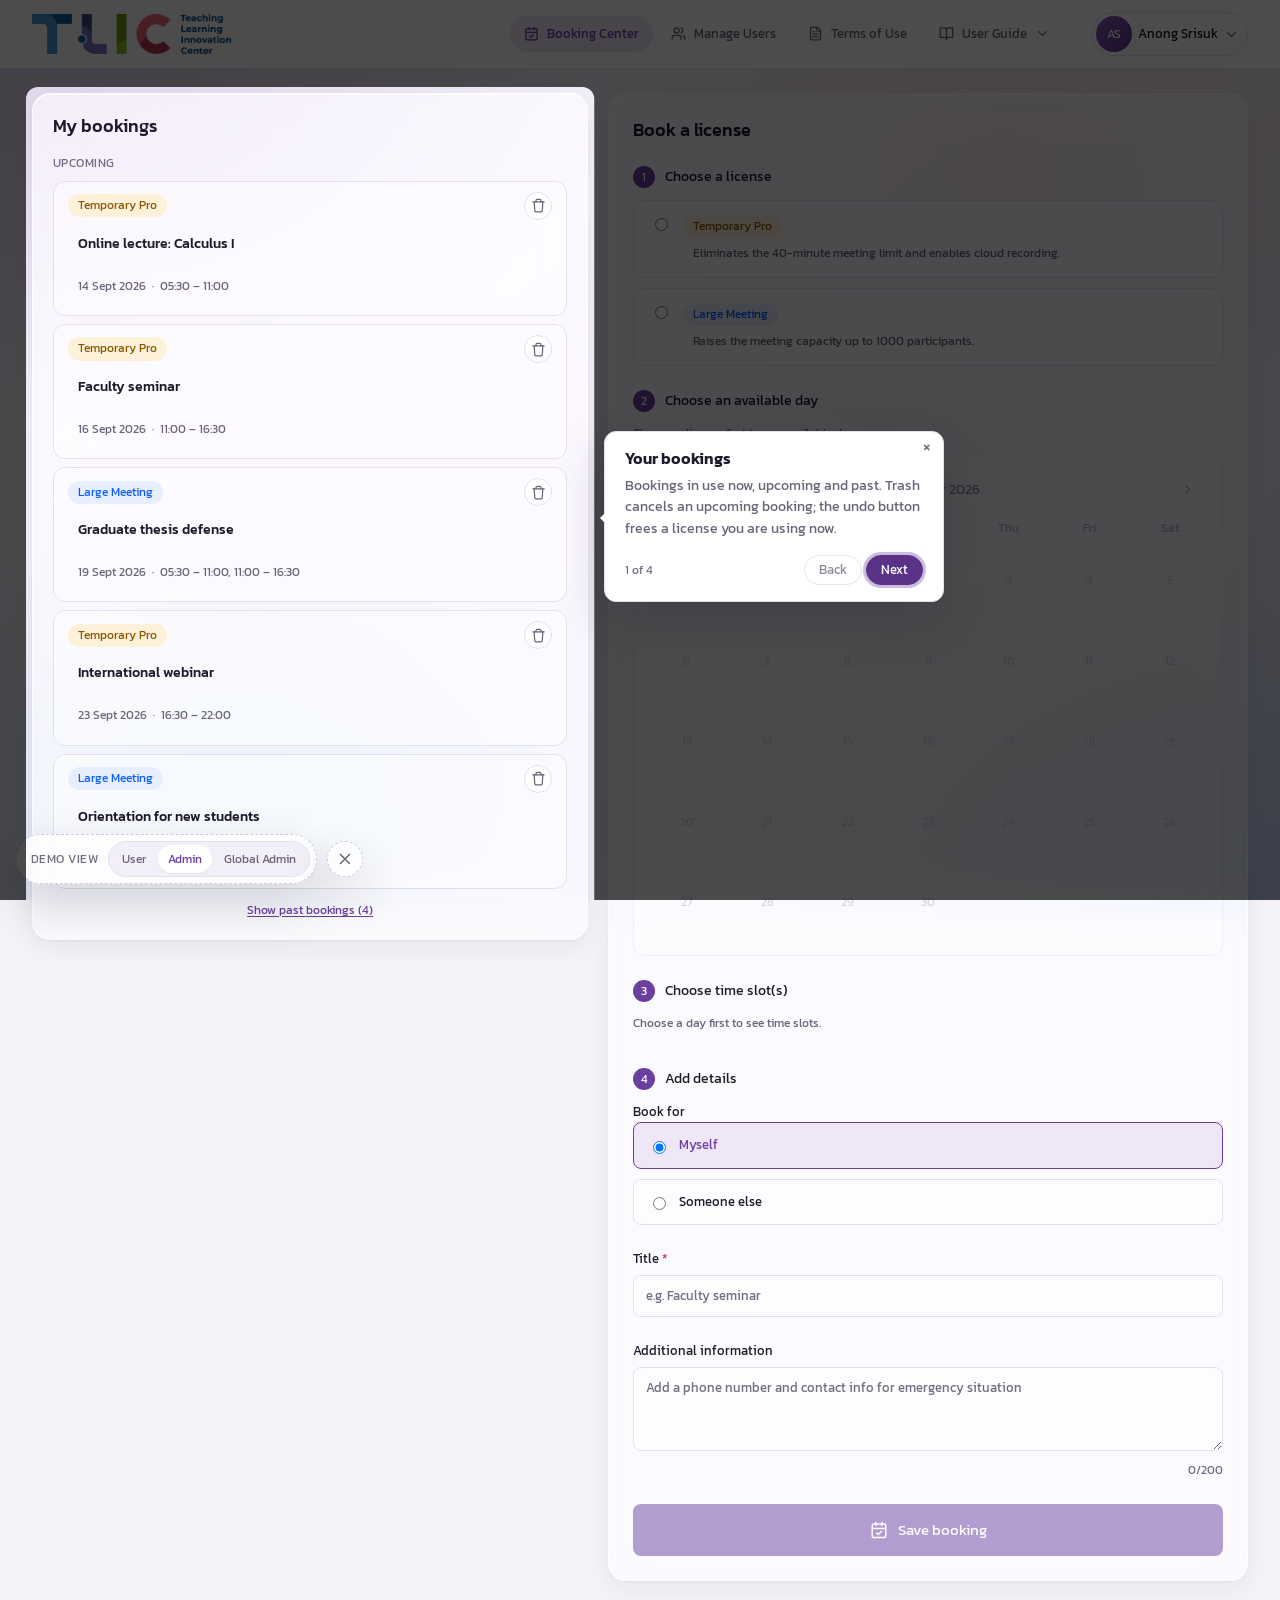
==== commit 54236e1c: "feat(design): add user guide page, guide menu and product tours Port the production app's in-progres" ====
--- a/design/booking.html
+++ b/design/booking.html
@@ -8,11 +8,14 @@
   <link rel="preconnect" href="https://fonts.googleapis.com">
   <link rel="preconnect" href="https://fonts.gstatic.com" crossorigin>
   <link rel="stylesheet" href="https://fonts.googleapis.com/css2?family=Kanit:ital,wght@0,400;0,500;0,600;0,700;1,400&display=swap">
+  <link rel="stylesheet" href="assets/vendor/driver.js/driver.css">
   <link rel="stylesheet" href="assets/css/styles.css">
   <script src="assets/js/i18n.js"></script>
   <script src="assets/js/app.js"></script>
   <script src="assets/js/mock-data.js"></script>
   <script src="assets/js/booking.js" defer></script>
+  <script src="assets/vendor/driver.js/driver.js.iife.js" defer></script>
+  <script src="assets/js/tours.js" defer></script>
 </head>
 <body data-demo-switcher data-page="booking">
   <!-- ===== Navbar (shared with profile.html / manage-users.html) ===== -->
@@ -39,10 +42,37 @@
           <svg class="icon icon-sm" aria-hidden="true"><use href="#i-file-text"></use></svg>
           <span data-i18n="nav.terms">Terms of Use</span>
         </button>
-        <a class="nav-link" href="https://docs.tlic.cmu.ac.th/cmu-zoom" target="_blank" rel="noopener">
-          <svg class="icon icon-sm" aria-hidden="true"><use href="#i-book"></use></svg>
-          <span data-i18n="nav.guide">User Guide</span>
-        </a>
+        <div class="dropdown" data-dropdown>
+          <button type="button" class="nav-link" data-dropdown-toggle aria-expanded="false" aria-controls="guide-menu">
+            <svg class="icon icon-sm" aria-hidden="true"><use href="#i-book"></use></svg>
+            <span data-i18n="nav.guide">User Guide</span>
+            <svg class="icon icon-sm" aria-hidden="true"><use href="#i-chevron-down"></use></svg>
+          </button>
+
+          <div class="menu guide-menu" id="guide-menu" data-dropdown-menu hidden>
+            <div class="menu-section">
+              <p class="guide-menu-heading" data-i18n="nav.guideTours">Page tours</p>
+              <button type="button" class="menu-item" data-start-tour="profile">
+                <svg class="icon" aria-hidden="true"><use href="#i-id-card"></use></svg>
+                <span data-i18n="nav.tourProfile">Profile page tour</span>
+              </button>
+              <button type="button" class="menu-item" data-start-tour="booking">
+                <svg class="icon" aria-hidden="true"><use href="#i-calendar-check"></use></svg>
+                <span data-i18n="nav.tourBooking">Booking Center tour</span>
+              </button>
+              <button type="button" class="menu-item" data-start-tour="manageUsers" data-admin-only>
+                <svg class="icon" aria-hidden="true"><use href="#i-users"></use></svg>
+                <span data-i18n="nav.tourManageUsers">Manage Users tour</span>
+              </button>
+            </div>
+            <div class="menu-section">
+              <a class="menu-item" href="guide.html">
+                <svg class="icon" aria-hidden="true"><use href="#i-file-text"></use></svg>
+                <span data-i18n="nav.guideDocs">Read the User Guide</span>
+              </a>
+            </div>
+          </div>
+        </div>
       </nav>
 
       <div class="dropdown" data-dropdown>
@@ -79,10 +109,22 @@
               <svg class="icon" aria-hidden="true"><use href="#i-file-text"></use></svg>
               <span data-i18n="nav.terms">Terms of Use</span>
             </button>
-            <a class="menu-item" href="https://docs.tlic.cmu.ac.th/cmu-zoom" target="_blank" rel="noopener">
+            <a class="menu-item" href="guide.html">
               <svg class="icon" aria-hidden="true"><use href="#i-book"></use></svg>
               <span data-i18n="nav.guide">User Guide</span>
             </a>
+            <button type="button" class="menu-item" data-start-tour="profile">
+              <svg class="icon" aria-hidden="true"><use href="#i-id-card"></use></svg>
+              <span data-i18n="nav.tourProfile">Profile page tour</span>
+            </button>
+            <button type="button" class="menu-item" data-start-tour="booking">
+              <svg class="icon" aria-hidden="true"><use href="#i-calendar-check"></use></svg>
+              <span data-i18n="nav.tourBooking">Booking Center tour</span>
+            </button>
+            <button type="button" class="menu-item" data-start-tour="manageUsers" data-admin-only>
+              <svg class="icon" aria-hidden="true"><use href="#i-users"></use></svg>
+              <span data-i18n="nav.tourManageUsers">Manage Users tour</span>
+            </button>
           </div>
 
           <div class="menu-section">
@@ -121,7 +163,7 @@
 
     <div class="booking-grid">
       <!-- My bookings: skeleton, grouped list or empty state, rendered by booking.js. -->
-      <section class="card bookings-card" aria-labelledby="my-bookings-title">
+      <section class="card bookings-card" data-tour="my-bookings" aria-labelledby="my-bookings-title">
         <h2 id="my-bookings-title" class="card-title" data-i18n="booking.myBookings">My bookings</h2>
         <div data-my-bookings></div>
       </section>
@@ -130,7 +172,7 @@
         <h2 id="booking-form-title" class="card-title" data-i18n="booking.formTitle">Book a license</h2>
 
         <!-- Step 1: license -->
-        <div class="booking-step">
+        <div class="booking-step" data-tour="booking-license">
           <p class="booking-step-label">
             <span class="step-number">1</span>
             <span data-i18n="booking.step.license">Choose a license</span>
@@ -154,7 +196,7 @@
         </div>
 
         <!-- Step 2: day -->
-        <div class="booking-step">
+        <div class="booking-step" data-tour="booking-date">
           <p class="booking-step-label">
             <span class="step-number">2</span>
             <span data-i18n="booking.step.date">Choose an available day</span>
@@ -192,7 +234,7 @@
         </div>
 
         <!-- Step 4: details -->
-        <div class="booking-step">
+        <div class="booking-step" data-tour="booking-details">
           <p class="booking-step-label">
             <span class="step-number">4</span>
             <span data-i18n="booking.step.details">Add details</span>
--- a/design/assets/vendor/driver.js/driver.css
+++ b/design/assets/vendor/driver.js/driver.css
@@ -0,0 +1 @@
+.driver-layer{width:auto!important;max-width:none!important;height:auto!important;max-height:none!important;color:inherit!important;pointer-events:none!important;background:0 0!important;border:0!important;margin:0!important;padding:0!important;position:fixed!important;inset:0!important;overflow:visible!important}.driver-layer::backdrop{display:none}.driver-layer .driver-popover{pointer-events:auto}.driver-popover{all:unset;font-family:var(--driver-popover-font-family,"Helvetica Neue", Inter, ui-sans-serif, "Apple Color Emoji", Helvetica, Arial, sans-serif);box-sizing:border-box;pointer-events:auto;color:#2d2d2d;z-index:1000000000;background-color:#fff;border-radius:5px;min-width:250px;max-width:300px;margin:0;padding:15px;position:fixed;top:0;right:0;box-shadow:0 1px 10px #0006}.driver-popover-title{zoom:1;margin:0;font-size:19px;font-weight:700;line-height:1.5;display:block;position:relative}.driver-popover-close-btn{all:unset;cursor:pointer;color:#d2d2d2;z-index:1;text-align:center;width:32px;height:28px;font-size:18px;font-weight:500;transition:color .2s;position:absolute;top:0;right:0}.driver-popover-close-btn:hover,.driver-popover-close-btn:focus-visible{color:#2d2d2d}.driver-popover-title:not([style*=none])+.driver-popover-description{margin-top:5px}.driver-popover-description{zoom:1;margin-bottom:0;font-size:14px;font-weight:400;line-height:1.5}.driver-popover-footer{text-align:right;zoom:1;justify-content:space-between;align-items:center;margin-top:15px;display:flex}.driver-popover-progress-text{color:#727272;zoom:1;font-size:13px;font-weight:400}.driver-popover-footer-btn{all:unset;box-sizing:border-box;color:#2d2d2d;cursor:pointer;zoom:1;background-color:#fff;border:1px solid #ccc;border-radius:3px;outline:0;padding:3px 7px;font-size:12px;line-height:1.3;text-decoration:none;display:inline-block}.driver-popover-footer .driver-popover-btn-disabled{opacity:.5;pointer-events:none}.driver-popover-footer-btn:hover,.driver-popover-footer-btn:focus-visible{background-color:#f7f7f7}.driver-popover-navigation-btns{flex-grow:1;justify-content:flex-end;display:flex}.driver-popover-navigation-btns button+button{margin-inline-start:4px}.driver-popover-arrow{content:"";border:5px solid #fff;position:absolute}.driver-popover-arrow-side-over{display:none}.driver-popover-arrow-side-left{border-top-color:#0000;border-bottom-color:#0000;border-right-color:#0000;left:100%}.driver-popover-arrow-side-right{border-top-color:#0000;border-bottom-color:#0000;border-left-color:#0000;right:100%}.driver-popover-arrow-side-top{border-bottom-color:#0000;border-left-color:#0000;border-right-color:#0000;top:100%}.driver-popover-arrow-side-bottom{border-top-color:#0000;border-left-color:#0000;border-right-color:#0000;bottom:100%}.driver-popover-arrow-side-center,.driver-popover-arrow-none{display:none}.driver-active .driver-overlay{pointer-events:none}.driver-active.driver-no-scroll{overflow:hidden}.driver-active :where(:not(.driver-active-element,.driver-active-element *,.driver-allowed-element,.driver-allowed-element *,.driver-popover,.driver-popover *)){pointer-events:none}.driver-active .driver-active-element,.driver-popover{pointer-events:auto}.driver-active .driver-allowed-element{pointer-events:auto;z-index:var(--driver-allowed-z-index,10001)}.driver-active .driver-active-element-raised{outline:var(--driver-raised-highlight-width,2px) solid var(--driver-raised-highlight-color,#2563eb);outline-offset:var(--driver-raised-highlight-offset,-2px);box-shadow:inset 0 0 0 100vmax var(--driver-raised-highlight-background,#2563eb1a)}@keyframes animate-fade-in{0%{opacity:0}to{opacity:1}}.driver-fade .driver-overlay{animation:animate-fade-in var(--driver-animation-duration,.4s) ease-in-out}.driver-fade .driver-popover{animation:animate-fade-in var(--driver-animation-duration,.4s)}.driver-active-element-parent-no-scroll{overflow:hidden!important}.driver-no-interaction,.driver-no-interaction *{pointer-events:none!important}.driver-popover.driver-popover-waiting .driver-popover-title,.driver-popover.driver-popover-waiting .driver-popover-description,.driver-popover.driver-popover-waiting .driver-popover-footer{opacity:.55;transition:opacity .15s ease-in-out}@keyframes driver-nudge-shake{0%,to{transform:translate(0)}20%{transform:translateX(calc(-1 * var(--driver-nudge-distance,6px)))}40%{transform:translateX(var(--driver-nudge-distance,6px))}60%{transform:translateX(calc(-.5 * var(--driver-nudge-distance,6px)))}80%{transform:translateX(calc(.5 * var(--driver-nudge-distance,6px)))}}@keyframes driver-nudge-flash{0%{box-shadow:0 0 0 3px var(--driver-nudge-color,#f59e0b)}to{box-shadow:0 0 0 3px #0000}}.driver-popover.driver-popover-nudge{animation:driver-nudge-shake var(--driver-nudge-duration,.5s) ease-in-out}.driver-fade .driver-popover.driver-popover-nudge{animation:animate-fade-in var(--driver-animation-duration,.4s), driver-nudge-shake var(--driver-nudge-duration,.5s) ease-in-out}@media (prefers-reduced-motion:reduce){.driver-popover.driver-popover-nudge{animation:driver-nudge-flash var(--driver-nudge-duration,.5s) ease-out}.driver-fade .driver-popover.driver-popover-nudge{animation:animate-fade-in var(--driver-animation-duration,.4s), driver-nudge-flash var(--driver-nudge-duration,.5s) ease-out}}.driver-popover-instruction{padding:var(--driver-instruction-padding,8px 10px);border-radius:var(--driver-instruction-radius,4px);background-color:var(--driver-instruction-background,#f2f2f2);color:var(--driver-instruction-color,inherit);align-items:flex-start;gap:10px;margin-top:12px;font-size:14px;line-height:1.5;display:flex}.driver-popover-instruction-text{overflow-wrap:break-word;flex:1;min-width:0}.driver-popover-instruction-indicator{--size:var(--driver-instruction-indicator-size,8px);box-sizing:border-box;width:var(--size);height:var(--size);margin:calc((1.5em - var(--size)) / 2) 2px 0;background-color:var(--driver-instruction-indicator-color,#f59e0b);border-radius:50%;flex:none;animation:1.6s ease-in-out infinite driver-instruction-pulse}:where(.driver-popover:not(.driver-popover-has-instruction)) .driver-popover-instruction-indicator{display:none}@keyframes driver-instruction-pulse{50%{opacity:.35;transform:scale(.7)}}.driver-popover-instruction-done .driver-popover-instruction{background-color:var(--driver-instruction-done-background,#dcfce7);color:var(--driver-instruction-done-color,#15803d)}.driver-popover-instruction-done .driver-popover-instruction-indicator{width:calc(var(--size) * .7);height:calc(var(--size) * 1.3);margin-top:calc((1.5em - var(--size) * 1.3) / 2 - 1px);background:0 0;border:2px solid;border-width:0 2px 2px 0;border-radius:0;animation:none;transform:rotate(45deg)}.driver-popover-footer .driver-popover-btn-disabled[aria-disabled]{pointer-events:auto;cursor:default;opacity:1;color:var(--driver-instruction-next-color,#a3a3a3);background-color:#fff}.driver-popover-instruction-done .driver-popover-footer .driver-popover-next-btn{border-color:var(--driver-instruction-done-color,#15803d);background-color:var(--driver-instruction-done-color,#15803d);color:#fff}.driver-popover-nudge .driver-popover-instruction{box-shadow:0 0 0 2px var(--driver-instruction-indicator-color,#f59e0b)}@media (prefers-reduced-motion:reduce){.driver-popover-instruction-indicator{animation:none}}.driver-popover-feedback{color:var(--driver-feedback-color,#b45309);overflow-wrap:break-word;margin-top:8px;font-size:13px;line-height:1.4}
--- a/design/assets/css/styles.css
+++ b/design/assets/css/styles.css
@@ -1125,6 +1125,56 @@
   backdrop-filter: var(--glass-blur);
 }
 
+/* X at the end of the dock: minimizes it to the floating restore button. */
+.demo-dock-minimize,
+.demo-dock-restore {
+  display: inline-flex;
+  align-items: center;
+  justify-content: center;
+  flex: none;
+  padding: 0;
+  border: 1px dashed var(--border-strong);
+  border-radius: 999px;
+  background: var(--glass-bg-strong);
+  box-shadow: var(--shadow-lg), var(--glass-highlight);
+  -webkit-backdrop-filter: var(--glass-blur);
+  backdrop-filter: var(--glass-blur);
+  color: var(--text-muted);
+  cursor: pointer;
+  transition: color 0.15s ease, background-color 0.15s ease;
+}
+
+.demo-dock-minimize {
+  width: 36px;
+  height: 36px;
+}
+
+.demo-dock-restore {
+  position: fixed;
+  left: 16px;
+  bottom: 16px;
+  z-index: 50;
+  width: 44px;
+  height: 44px;
+}
+
+.demo-dock-minimize:hover,
+.demo-dock-restore:hover {
+  color: var(--primary);
+  background: var(--primary-soft);
+}
+
+.demo-dock-minimize:focus-visible,
+.demo-dock-restore:focus-visible {
+  outline: 2px solid var(--primary);
+  outline-offset: 2px;
+}
+
+.demo-dock[hidden],
+.demo-dock-restore[hidden] {
+  display: none;
+}
+
 .demo-label {
   font-size: var(--fs-2xs);
   font-weight: var(--fw-regular);
@@ -3336,9 +3386,20 @@
     gap: 8px;
   }
 
+  /* Wide pills (User license) wrap inside the screen so the X stays visible. */
   .demo-switcher {
     justify-content: space-between;
+    flex-wrap: wrap;
+    row-gap: 6px;
+    min-width: 0;
     padding-left: 12px;
+    border-radius: var(--radius-lg);
+  }
+
+  .demo-switcher .segmented {
+    flex-wrap: wrap;
+    min-width: 0;
+    border-radius: var(--radius-lg);
   }
 
   .demo-switcher .segmented button {
@@ -3350,13 +3411,27 @@
     bottom: 72px;
   }
 
+  /* Phones stack the pills, so the X sits on its own at the end. */
+  .demo-dock-minimize {
+    align-self: flex-end;
+  }
+
   /* Extra room when the dock holds two stacked pills. */
-  body:has(.demo-dock > :nth-child(2)) .toast-region {
+  body:has(.demo-switcher + .demo-switcher) .toast-region {
     bottom: 124px;
   }
 
-  body:has(.demo-dock > :nth-child(2)) .page {
+  body:has(.demo-switcher + .demo-switcher) .page {
     padding-bottom: 140px;
+  }
+
+  /* Minimized: only the small floating button remains. */
+  body.demo-dock-minimized .toast-region {
+    bottom: 72px;
+  }
+
+  body.demo-dock-minimized .page {
+    padding-bottom: 72px;
   }
 
   .booking-card {
@@ -3435,6 +3510,8 @@
   .menu,
   .modal,
   .demo-switcher,
+  .demo-dock-minimize,
+  .demo-dock-restore,
   .landing-content {
     background: var(--surface);
   }
@@ -4010,3 +4087,217 @@
 [data-page="profile"] .license-box:only-child .license-footer {
   margin-top: var(--space-2xl);
 }
+
+/* ---------- User Guide menu, product tours, guide page (production app.css) ---------- */
+
+/*
+ * User Guide menu in the navbar: page tours plus the guide page. Reuses
+ * the account menu's .menu/.menu-item; only the width and heading are new.
+ */
+.guide-menu {
+  width: 260px;
+}
+
+/* No header above the first section here, so it needs no divider. */
+.guide-menu .menu-section:first-child {
+  border-top: 0;
+}
+
+.guide-menu-heading {
+  margin: 0;
+  padding: 6px 10px 4px;
+  font-size: var(--fs-xs);
+  color: var(--text-subtle);
+}
+
+/*
+ * Product tours (driver.js). driver.css sets the layout; these overrides
+ * bring the popover onto the app's tokens so it follows light and dark themes.
+ * The popover renders in the top layer, above modals, toasts and the overlay.
+ */
+.driver-popover.tour-popover {
+  --driver-popover-font-family: var(--font-sans);
+
+  max-width: min(340px, calc(100vw - 32px));
+  padding: var(--space-md) var(--space-lg);
+  border: 1px solid var(--border);
+  border-radius: var(--radius);
+  background: var(--surface);
+  color: var(--text);
+  box-shadow: var(--shadow-lg);
+}
+
+.tour-popover .driver-popover-title {
+  padding-right: 24px;
+  font-size: var(--fs-lg);
+  font-weight: var(--fw-semibold);
+  line-height: var(--lh-heading);
+}
+
+.tour-popover .driver-popover-description {
+  font-size: var(--fs-base);
+  line-height: var(--lh-body);
+  color: var(--text-muted);
+}
+
+.tour-popover .driver-popover-close-btn {
+  color: var(--text-subtle);
+}
+
+.tour-popover .driver-popover-close-btn:hover,
+.tour-popover .driver-popover-close-btn:focus-visible {
+  color: var(--text);
+}
+
+.tour-popover .driver-popover-progress-text {
+  font-size: var(--fs-xs);
+  color: var(--text-subtle);
+}
+
+.tour-popover .driver-popover-footer-btn {
+  padding: 6px 14px;
+  border: 1px solid var(--border-strong);
+  border-radius: 999px;
+  background: var(--surface);
+  color: var(--text);
+  font-family: var(--font-sans);
+  font-size: var(--fs-sm);
+  text-shadow: none;
+}
+
+.tour-popover .driver-popover-footer-btn:hover,
+.tour-popover .driver-popover-footer-btn:focus-visible {
+  background: var(--surface-2);
+}
+
+.tour-popover .driver-popover-next-btn {
+  border-color: var(--primary);
+  background: var(--primary);
+  color: var(--on-primary);
+}
+
+.tour-popover .driver-popover-next-btn:hover,
+.tour-popover .driver-popover-next-btn:focus-visible {
+  border-color: var(--primary-hover);
+  background: var(--primary-hover);
+}
+
+.tour-popover .driver-popover-footer-btn:focus-visible {
+  outline: none;
+  box-shadow: var(--focus-ring);
+}
+
+/* The arrow is a border triangle: colour only the side that points out. */
+.tour-popover .driver-popover-arrow-side-left {
+  border-left-color: var(--surface);
+}
+
+.tour-popover .driver-popover-arrow-side-right {
+  border-right-color: var(--surface);
+}
+
+.tour-popover .driver-popover-arrow-side-top {
+  border-top-color: var(--surface);
+}
+
+.tour-popover .driver-popover-arrow-side-bottom {
+  border-bottom-color: var(--surface);
+}
+
+@media (prefers-reduced-motion: reduce) {
+  .driver-popover.tour-popover,
+  .driver-overlay {
+    animation: none;
+    transition: none;
+  }
+}
+
+/*
+ * User Guide page (guide.html, production /guide). One card per page of the
+ * app, two columns on wide screens.
+ */
+.guide-header {
+  margin-bottom: var(--space-xl);
+}
+
+.guide-title {
+  margin: 0 0 var(--space-xs);
+  font-size: var(--fs-2xl);
+  font-weight: var(--fw-semibold);
+  line-height: var(--lh-heading);
+}
+
+.guide-intro {
+  max-width: 64ch;
+  margin: 0;
+  color: var(--text-muted);
+  line-height: var(--lh-body);
+}
+
+.guide-grid {
+  display: grid;
+  grid-template-columns: repeat(auto-fit, minmax(min(100%, 420px), 1fr));
+  gap: var(--space-lg);
+  align-items: stretch;
+}
+
+.guide-section {
+  display: flex;
+  flex-direction: column;
+  gap: var(--space-md);
+  padding: var(--space-xl);
+}
+
+.guide-section-head {
+  display: flex;
+  align-items: center;
+  gap: var(--space-sm);
+}
+
+.guide-section-head .card-title {
+  font-size: var(--fs-lg);
+}
+
+.guide-section-icon {
+  display: grid;
+  flex: none;
+  place-items: center;
+  width: 44px;
+  height: 44px;
+  border-radius: var(--radius);
+  background: var(--primary-soft);
+  color: var(--primary);
+}
+
+.guide-audience {
+  margin-top: 2px;
+  background: var(--surface-2);
+  color: var(--text-muted);
+}
+
+.guide-section-desc {
+  margin: 0;
+  color: var(--text);
+  line-height: var(--lh-body);
+}
+
+.guide-points {
+  display: grid;
+  gap: 6px;
+  margin: 0;
+  padding-left: 1.2em;
+  color: var(--text-muted);
+  font-size: var(--fs-sm);
+  line-height: var(--lh-body);
+}
+
+.guide-points li::marker {
+  color: var(--primary);
+}
+
+.guide-actions {
+  display: flex;
+  flex-wrap: wrap;
+  gap: var(--space-xs);
+  margin-top: auto;
+}
